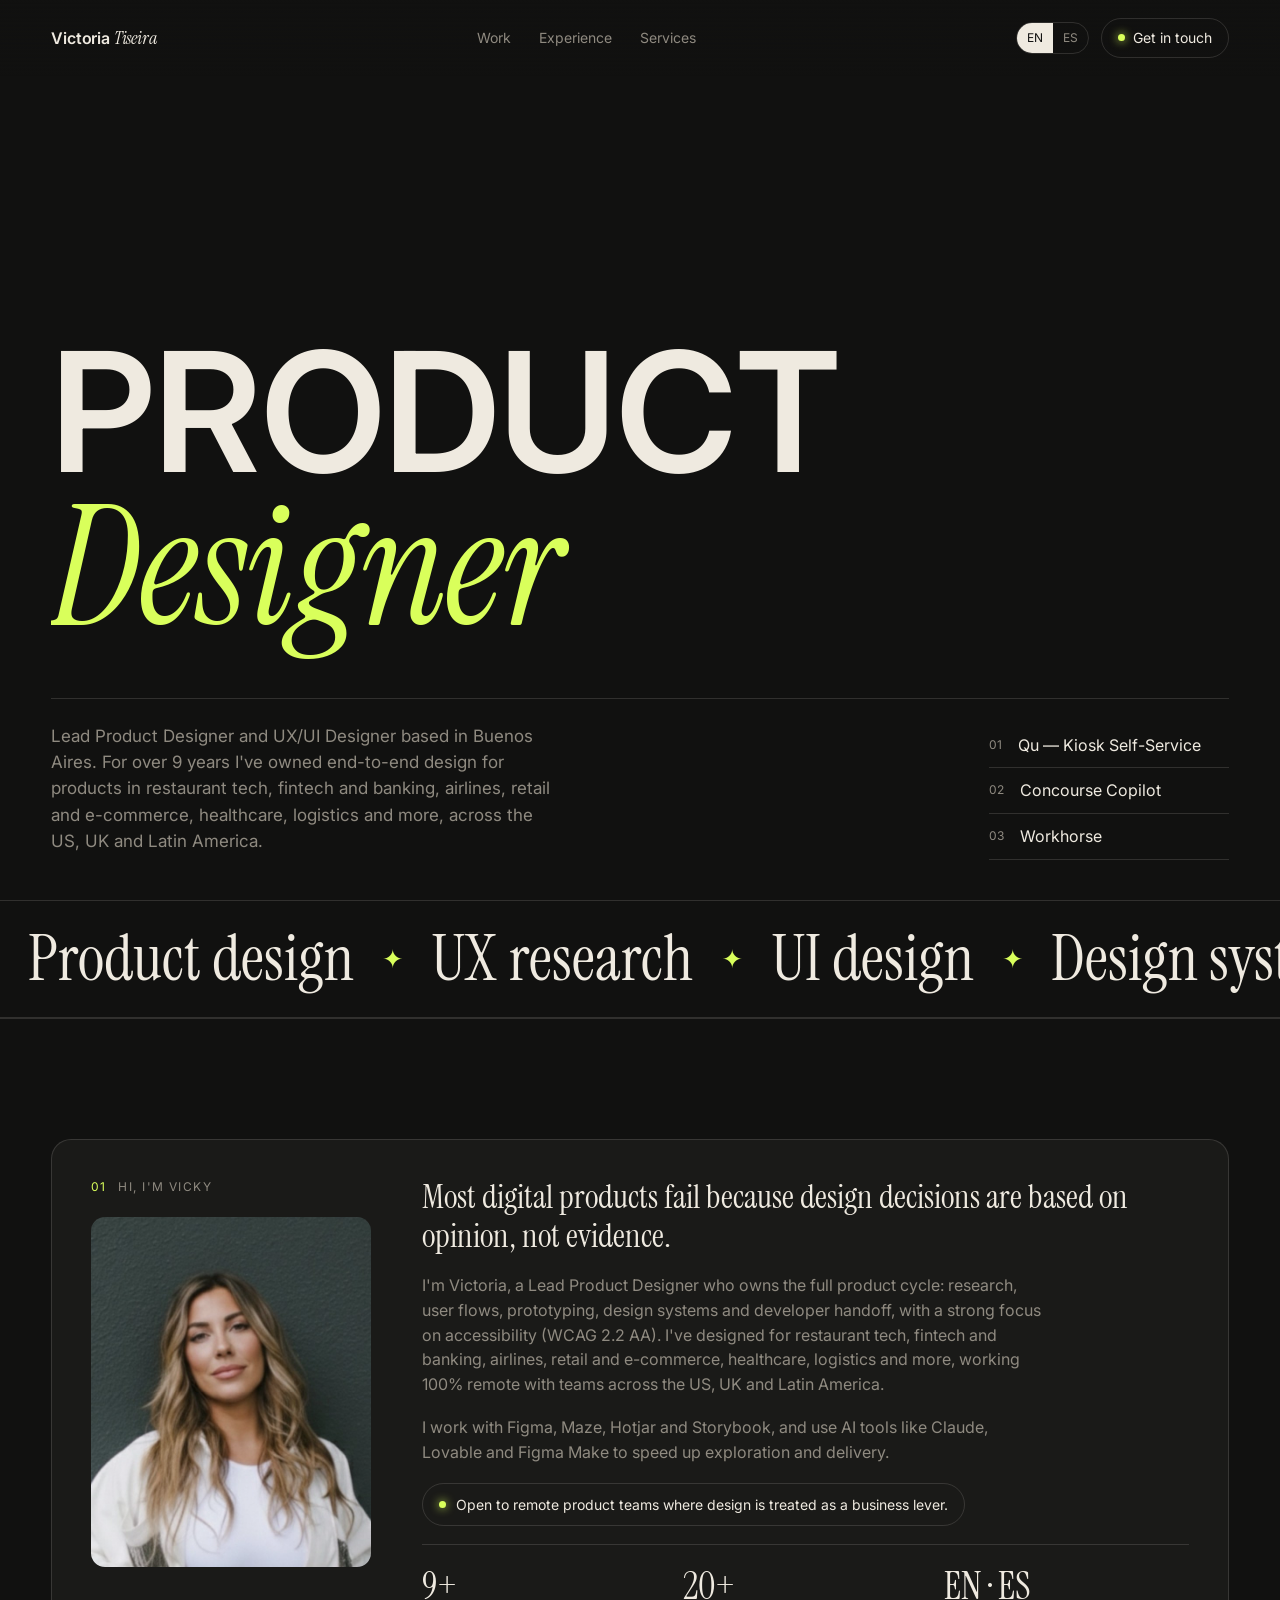
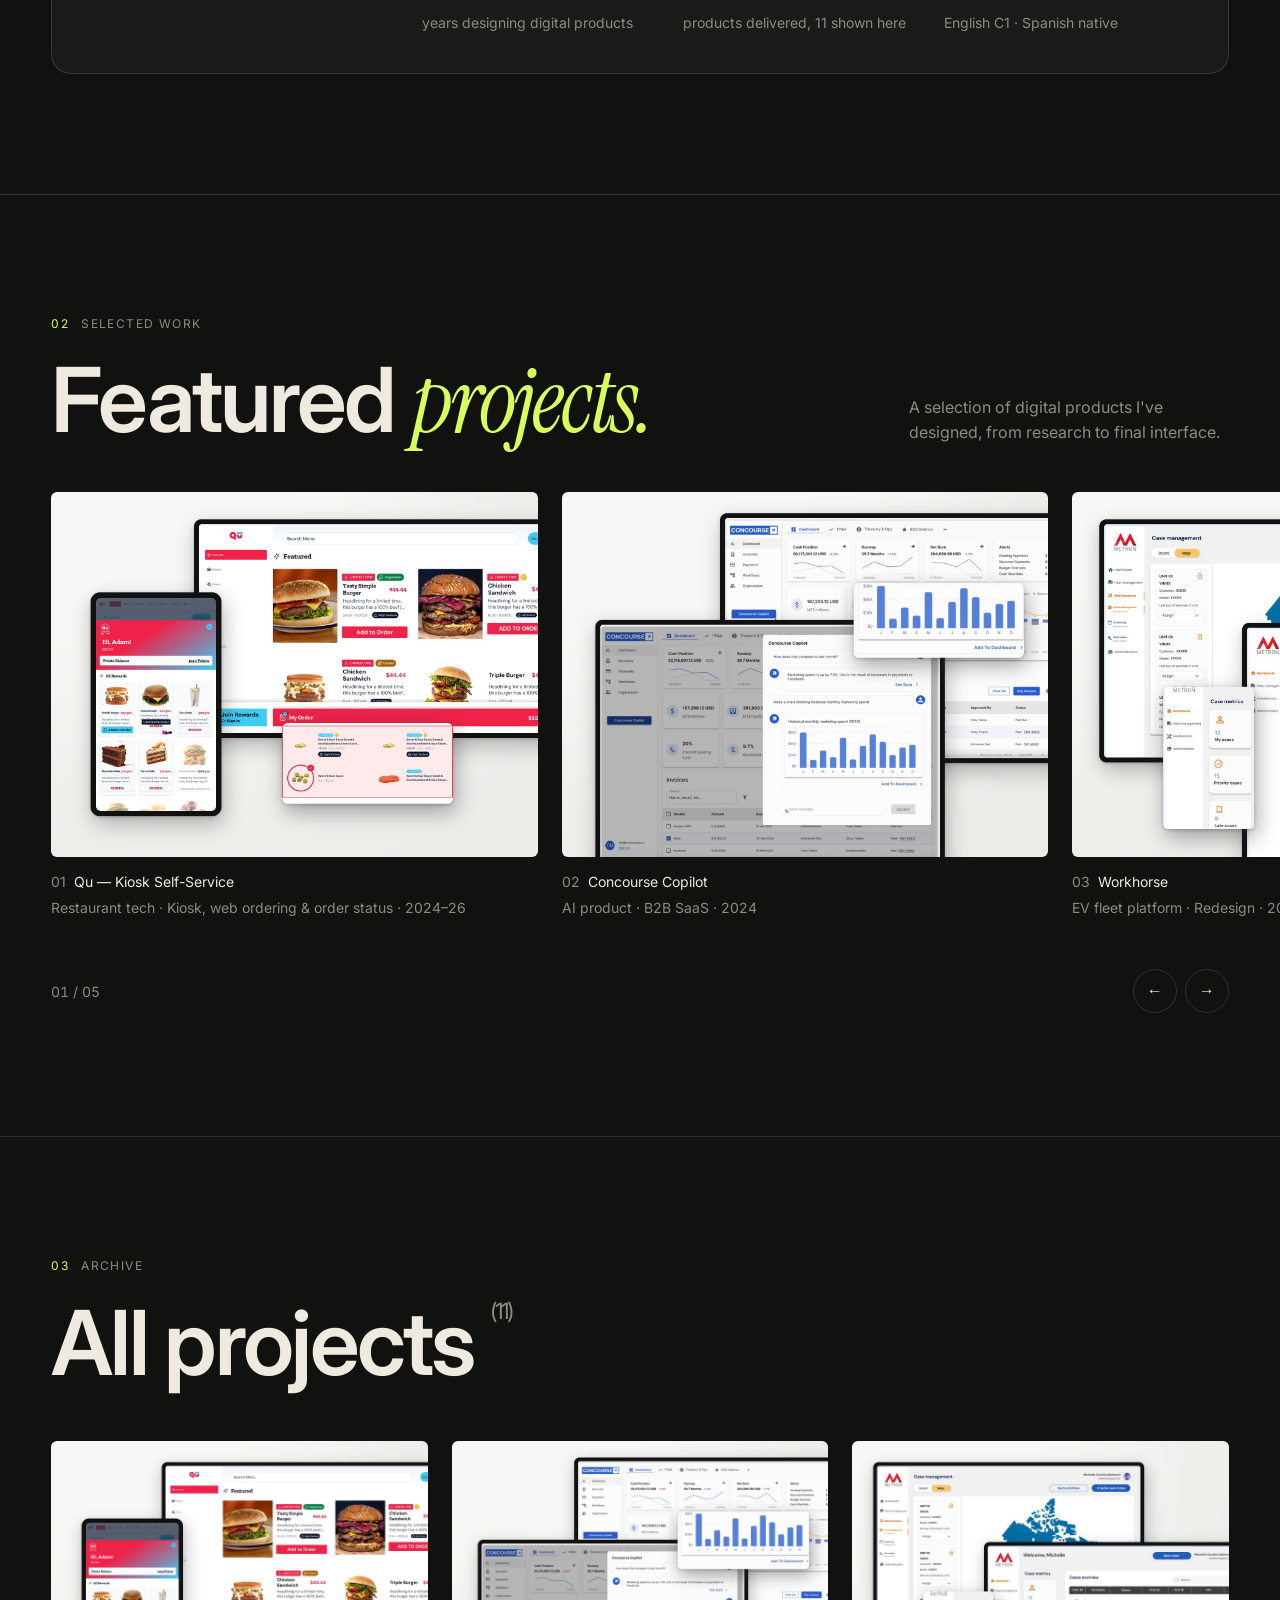
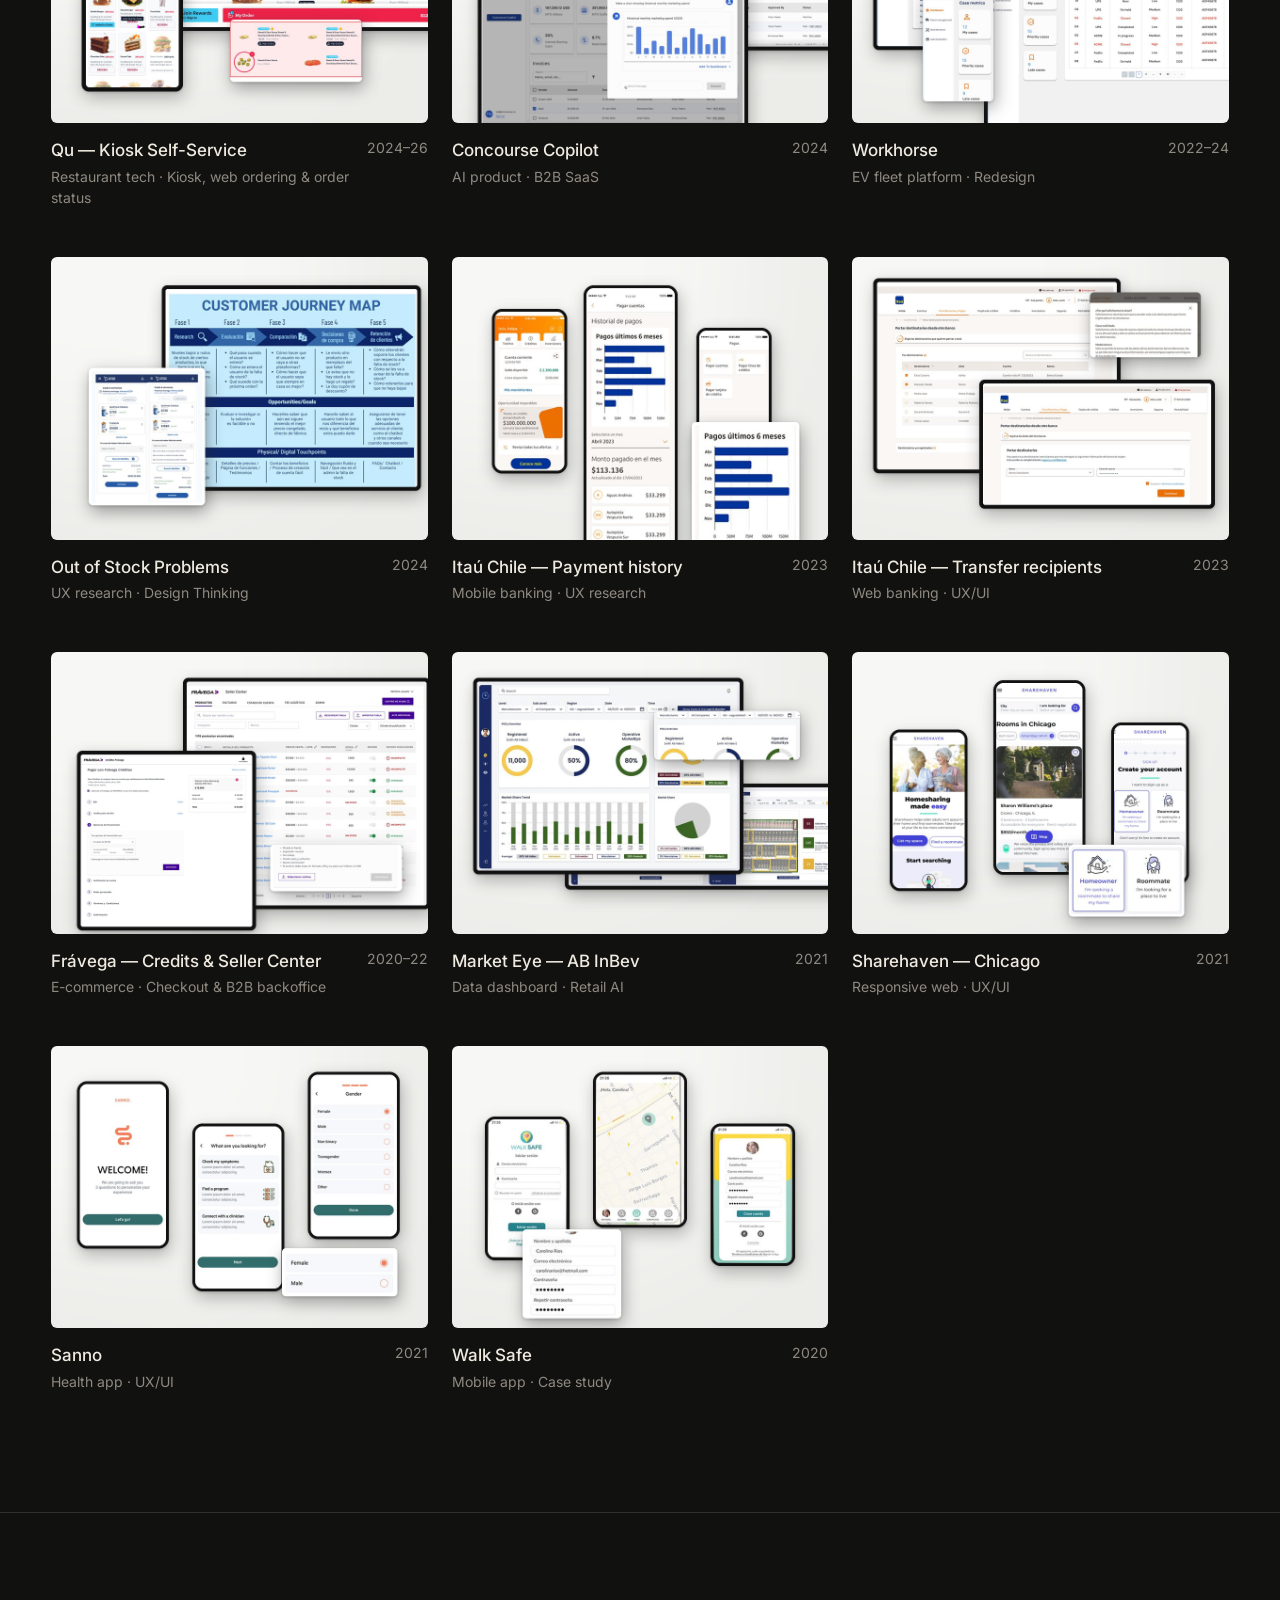
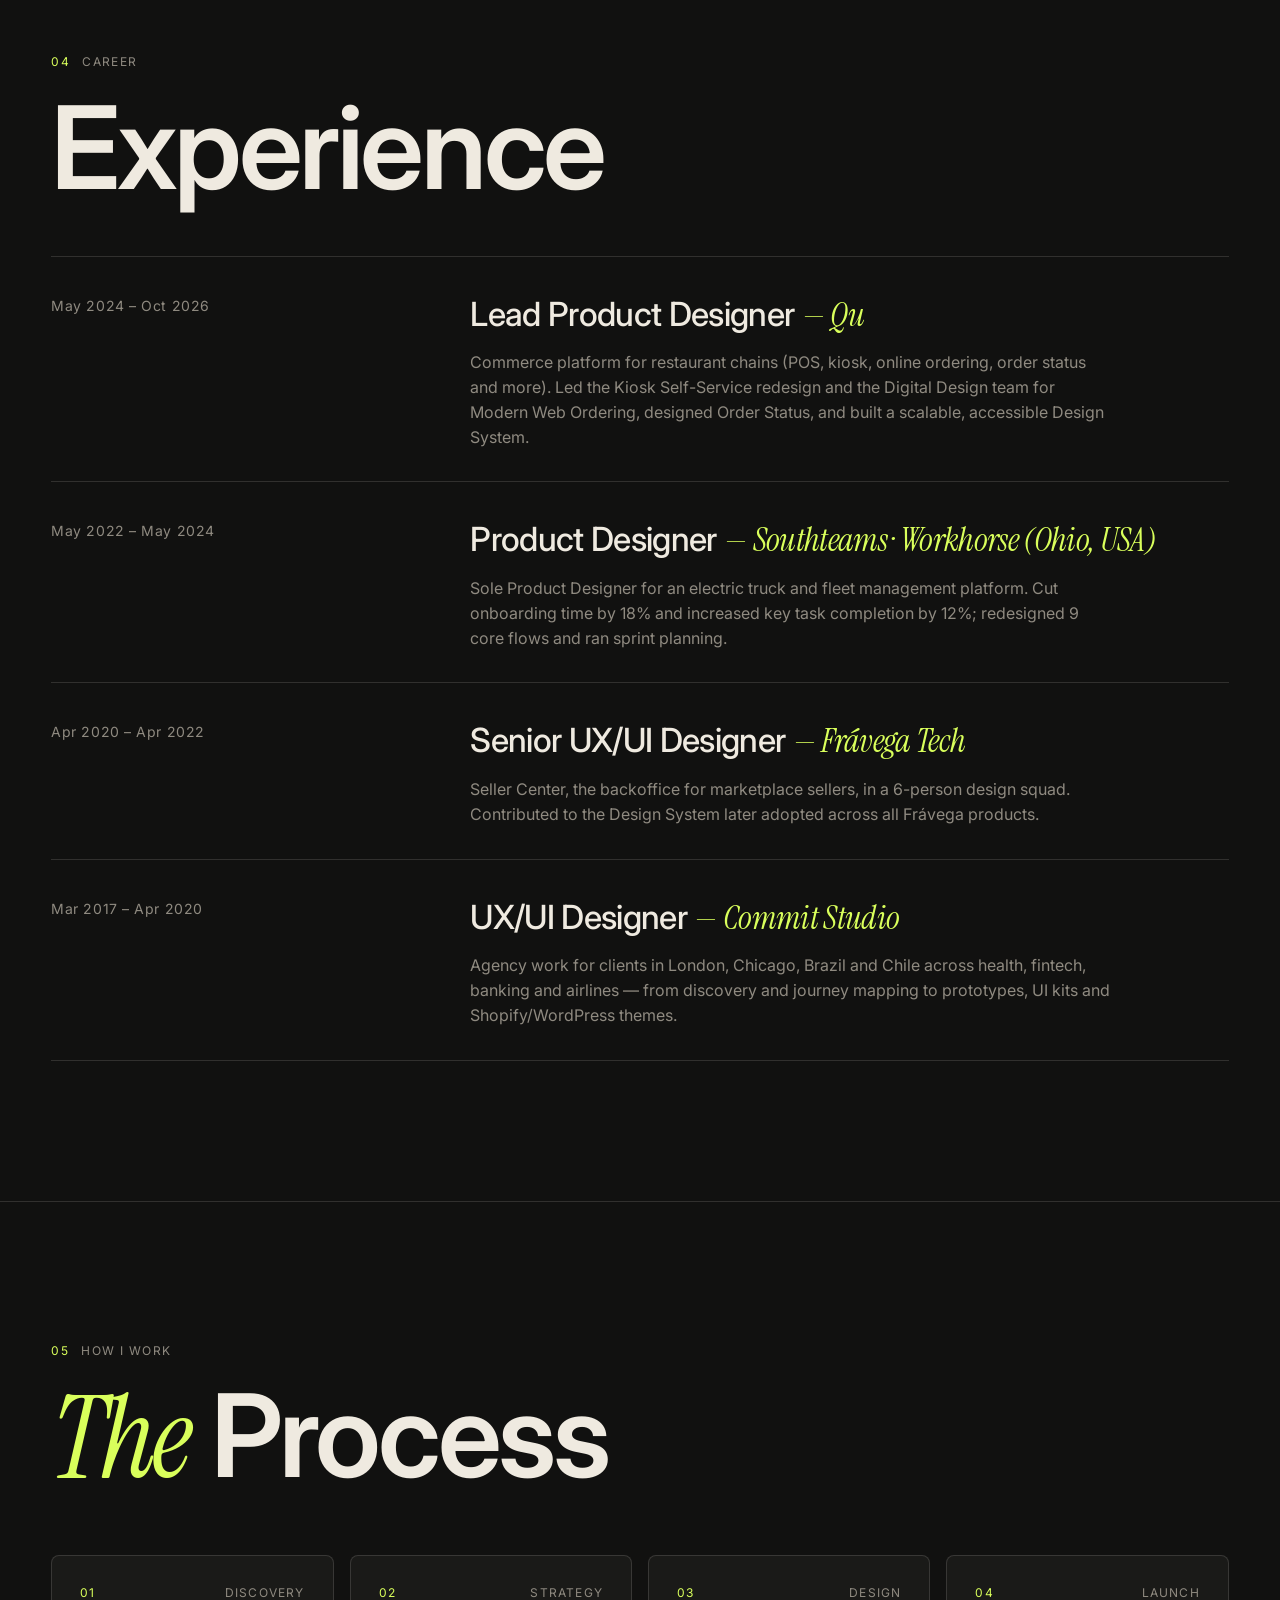
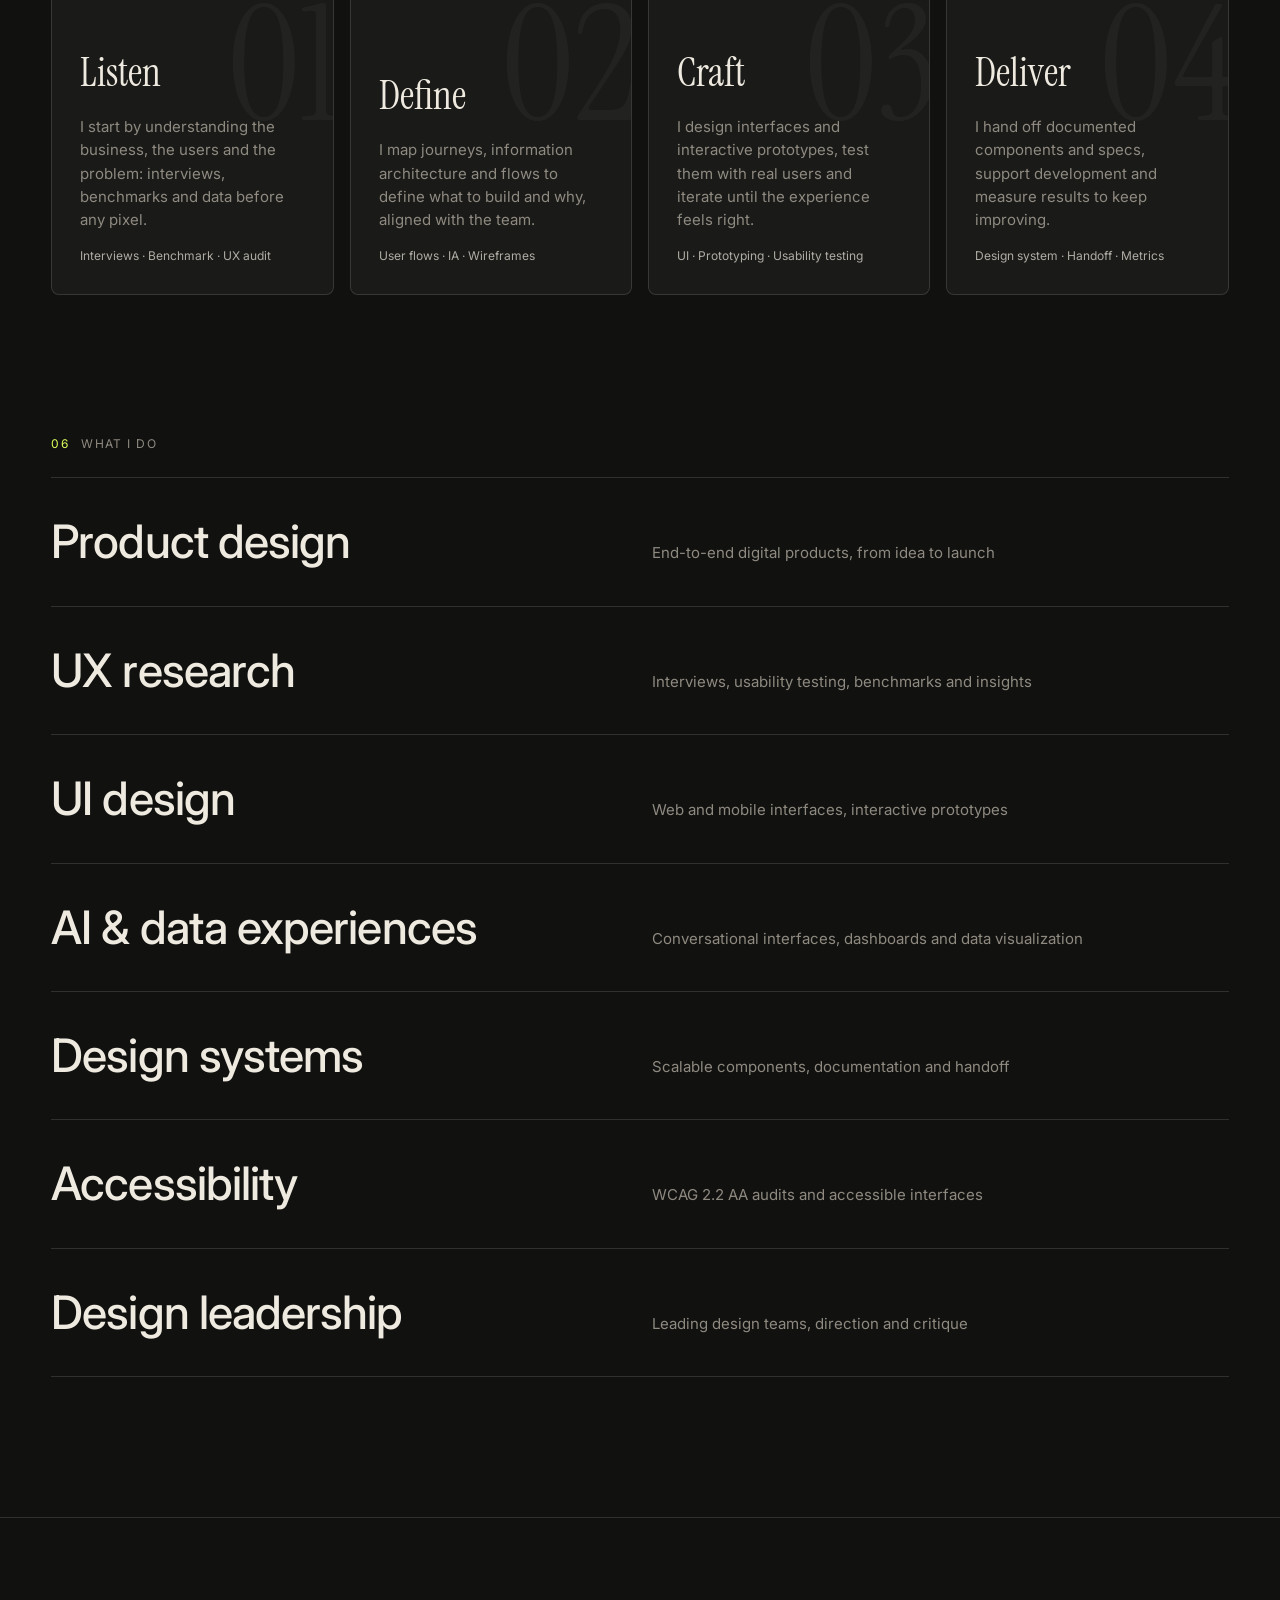
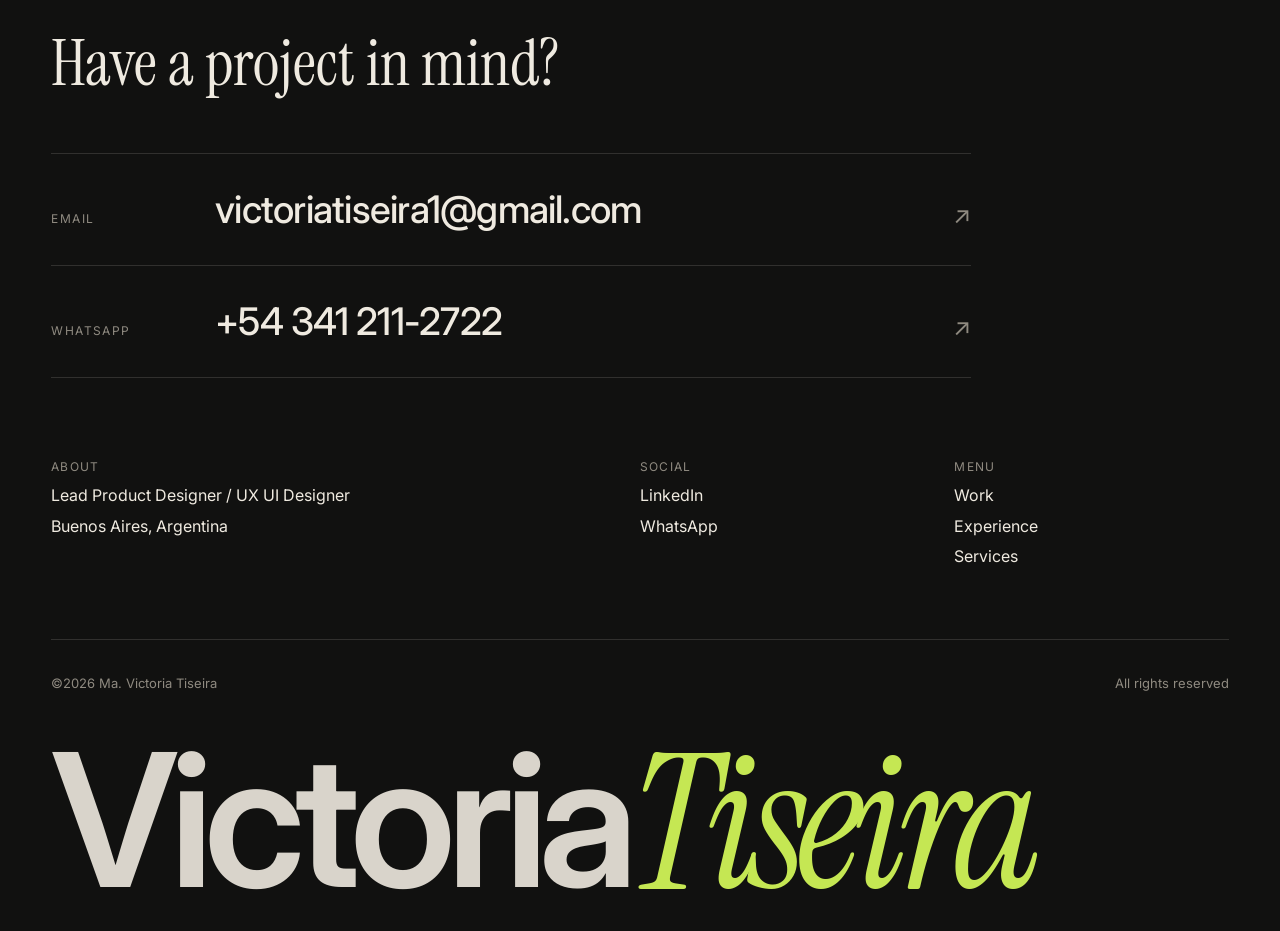
==== index.html @ 038b1a2e "Add files via upload" ====
<!DOCTYPE html>
<html lang="en" data-lang="en">
<head>
  <meta charset="UTF-8">
  <meta name="viewport" content="width=device-width, initial-scale=1.0, viewport-fit=cover">
  <title data-en="Ma. Victoria Tiseira — Lead Product Designer / UX UI Designer" data-es="Ma. Victoria Tiseira — Lead Product Designer / UX UI Designer">Ma. Victoria Tiseira — Lead Product Designer / UX UI Designer</title>
  <meta name="description" content="Ma. Victoria Tiseira, Lead Product Designer and UX/UI Designer based in Buenos Aires, with 9+ years designing products for restaurant tech, fintech, banking, airlines, retail, e-commerce, healthcare and logistics across the US, UK and Latin America.">
  <meta name="author" content="Ma. Victoria Tiseira">
  <link rel="canonical" href="https://victoriatiseira.vercel.app/">
  <meta name="theme-color" content="#111110">
  <meta property="og:type" content="website">
  <meta property="og:title" content="Ma. Victoria Tiseira — Lead Product Designer / UX UI Designer">
  <meta property="og:description" content="Ma. Victoria Tiseira, Lead Product Designer and UX/UI Designer based in Buenos Aires, with 9+ years designing products for restaurant tech, fintech, banking, airlines, retail, e-commerce, healthcare and logistics across the US, UK and Latin America.">
  <meta property="og:image" content="https://victoriatiseira.vercel.app/img/proyectos/concourse-copilot/cover.jpg">
  <meta name="twitter:card" content="summary_large_image">
  <link rel="icon" type="image/svg+xml" href="favicon.svg">
  <link rel="preconnect" href="https://fonts.googleapis.com">
  <link rel="preconnect" href="https://fonts.gstatic.com" crossorigin>
  <link href="https://fonts.googleapis.com/css2?family=Instrument+Serif:ital@0;1&family=Inter:wght@400;500;600&display=swap" rel="stylesheet">
  <link rel="stylesheet" href="assets/style.css">
  <script>(function(){var l=null;try{l=new URLSearchParams(location.search).get("lang")||localStorage.getItem("lang")}catch(e){}if(l!=="es"&&l!=="en"){var n=(navigator.languages&&navigator.languages[0])||navigator.language||"en";l=/^es/i.test(n)?"es":"en"}document.documentElement.dataset.lang=l;document.documentElement.lang=l})();</script>
</head>
<body>

  <header class="nav" id="nav">
    <a class="nav__brand" href="#top">Victoria <em>Tiseira</em></a>
    <nav class="nav__links" aria-label="Main navigation">
      <a href="#work"><span class="en">Work</span><span class="es">Trabajos</span></a>
      <a href="#experience"><span class="en">Experience</span><span class="es">Experiencia</span></a>
      <a href="#services"><span class="en">Services</span><span class="es">Servicios</span></a>
    </nav>
    <div class="nav__right">
      <div class="lang" role="group" aria-label="Language">
        <button type="button" data-set-lang="en" aria-pressed="true">EN</button>
        <button type="button" data-set-lang="es" aria-pressed="false">ES</button>
      </div>
      <a class="nav__cta" href="#contact"><span class="dot"></span><span class="en">Get in touch</span><span class="es">Contacto</span></a>
      <button class="nav__burger" id="navBurger" type="button" aria-label="Menu" aria-expanded="false" aria-controls="mobileMenu"><span></span><span></span></button>
    </div>
  </header>
  <div class="mnav" id="mobileMenu" aria-hidden="true">
    <a href="#work"><i>01</i><span class="en">Work</span><span class="es">Trabajos</span></a>
    <a href="#experience"><i>02</i><span class="en">Experience</span><span class="es">Experiencia</span></a>
    <a href="#services"><i>03</i><span class="en">Services</span><span class="es">Servicios</span></a>
    <a href="#contact"><i>04</i><span class="en">Get in touch</span><span class="es">Contacto</span></a>
  </div>

  <main id="top">
    <section class="hero" id="hero">
      <h1 class="hero__title">
        <span class="sr-only">Ma. Victoria Tiseira, Lead Product Designer and UX/UI Designer based in Buenos Aires, Argentina</span>
        <span class="hero__line hero__line--sans" aria-hidden="true" data-split>PRODUCT</span>
        <span class="hero__line hero__line--serif" aria-hidden="true" data-split>Designer</span>
      </h1>
      <div class="hero__aside">
        <div data-reveal>
          <p class="en hero__desc">Lead Product Designer and UX/UI Designer based in Buenos Aires. For over 9 years I've owned end-to-end design for products in restaurant tech, fintech and banking, airlines, retail and e-commerce, healthcare, logistics and more, across the US, UK and Latin America.</p><p class="es hero__desc">Lead Product Designer y UX/UI Designer en Buenos Aires. Hace más de 9 años diseño de punta a punta productos de restaurant tech, fintech y banca, aerolíneas, retail y e-commerce, salud, logística y más, para Estados Unidos, Reino Unido y Latinoamérica.</p>
        </div>
        <ul class="hero__index">
          <li><a href="proyectos/qu.html"><i>01</i><span class="en">Qu — Kiosk Self-Service</span><span class="es">Qu — Kiosco de autoservicio</span></a></li><li><a href="proyectos/concourse-copilot.html"><i>02</i><span class="en">Concourse Copilot</span><span class="es">Concourse Copilot</span></a></li><li><a href="proyectos/workhorse.html"><i>03</i><span class="en">Workhorse</span><span class="es">Workhorse</span></a></li>
        </ul>
      </div>
    </section>

    <div class="marquee" aria-hidden="true"><div class="marquee__track"><span class="marquee__item"><span class="en">Product design</span><span class="es">Diseño de producto</span></span><span class="marquee__star">✦</span><span class="marquee__item"><span class="en">UX research</span><span class="es">Investigación UX</span></span><span class="marquee__star">✦</span><span class="marquee__item"><span class="en">UI design</span><span class="es">Diseño UI</span></span><span class="marquee__star">✦</span><span class="marquee__item"><span class="en">Design systems</span><span class="es">Design systems</span></span><span class="marquee__star">✦</span><span class="marquee__item"><span class="en">Accessibility</span><span class="es">Accesibilidad</span></span><span class="marquee__star">✦</span><span class="marquee__item"><span class="en">AI experiences</span><span class="es">Experiencias con IA</span></span><span class="marquee__star">✦</span><span class="marquee__item"><span class="en">Prototyping</span><span class="es">Prototipado</span></span><span class="marquee__star">✦</span><span class="marquee__item"><span class="en">Product design</span><span class="es">Diseño de producto</span></span><span class="marquee__star">✦</span><span class="marquee__item"><span class="en">UX research</span><span class="es">Investigación UX</span></span><span class="marquee__star">✦</span><span class="marquee__item"><span class="en">UI design</span><span class="es">Diseño UI</span></span><span class="marquee__star">✦</span><span class="marquee__item"><span class="en">Design systems</span><span class="es">Design systems</span></span><span class="marquee__star">✦</span><span class="marquee__item"><span class="en">Accessibility</span><span class="es">Accesibilidad</span></span><span class="marquee__star">✦</span><span class="marquee__item"><span class="en">AI experiences</span><span class="es">Experiencias con IA</span></span><span class="marquee__star">✦</span><span class="marquee__item"><span class="en">Prototyping</span><span class="es">Prototipado</span></span><span class="marquee__star">✦</span></div></div>

    <section class="about" id="about">
      <div class="about__card" data-reveal>
        <div class="about__side">
          <p class="eyebrow about__label"><span>01</span><span><span class="en">Hi, I'm Vicky</span><span class="es">Hola, soy Vicky</span></span></p>
          <figure class="about__photo"><img src="img/vicky.jpg" alt="Ma. Victoria Tiseira" width="800" height="800" loading="lazy"></figure>
        </div>
        <div class="about__body">
          <p class="en about__text">Most digital products fail because design decisions are based on opinion, not evidence.</p><p class="es about__text">La mayoría de los productos digitales fallan porque las decisiones de diseño se basan en opiniones, no en evidencia.</p>
          <p class="en about__sub">I'm Victoria, a Lead Product Designer who owns the full product cycle: research, user flows, prototyping, design systems and developer handoff, with a strong focus on accessibility (WCAG 2.2 AA). I've designed for restaurant tech, fintech and banking, airlines, retail and e-commerce, healthcare, logistics and more, working 100% remote with teams across the US, UK and Latin America.</p><p class="es about__sub">Soy Victoria, Lead Product Designer y me ocupo del ciclo completo de producto: investigación, user flows, prototipado, design systems y handoff a desarrollo, con foco en accesibilidad (WCAG 2.2 AA). Diseñé para restaurant tech, fintech y banca, aerolíneas, retail y e-commerce, salud, logística y más, trabajando 100% remoto con equipos de Estados Unidos, Reino Unido y Latinoamérica.</p>
          <p class="en about__sub">I work with Figma, Maze, Hotjar and Storybook, and use AI tools like Claude, Lovable and Figma Make to speed up exploration and delivery.</p><p class="es about__sub">Trabajo con Figma, Maze, Hotjar y Storybook, y uso herramientas de IA como Claude, Lovable y Figma Make para acelerar la exploración y la entrega.</p>
          <p class="about__open"><span class="dot"></span><span class="en">Open to remote product teams where design is treated as a business lever.</span><span class="es">Busco sumarme a un equipo de producto remoto donde el diseño sea una palanca de negocio.</span></p>
          <div class="about__stats">
            <div class="about__stat"><strong>9+</strong><span class="en">years designing digital products</span><span class="es">años diseñando productos digitales</span></div>
            <div class="about__stat"><strong>20+</strong><span class="en">products delivered, 11 shown here</span><span class="es">productos entregados, 11 en este portfolio</span></div>
            <div class="about__stat"><strong>EN · ES</strong><span class="en">English C1 · Spanish native</span><span class="es">Inglés C1 · Español nativo</span></div>
          </div>
        </div>
      </div>
    </section>

    <section class="works" id="work" aria-labelledby="worksTitle">
      <header class="works__head">
        <div>
          <p class="eyebrow"><span>02</span><span><span class="en">Selected work</span><span class="es">Trabajos destacados</span></span></p>
          <h2 class="works__title" id="worksTitle"><span class="en">Featured</span><span class="es">Proyectos</span> <em><span class="en">projects.</span><span class="es">destacados.</span></em></h2>
        </div>
        <p class="en works__intro">A selection of digital products I've designed, from research to final interface.</p><p class="es works__intro">Una selección de productos digitales que diseñé, de la investigación a la interfaz final.</p>
      </header>
      <div class="works__rail" id="worksRail" aria-label="Featured projects">
        <a class="card" href="proyectos/qu.html">
          <figure class="card__media">
            <img src="img/proyectos/qu/cover.jpg" alt="Qu — Kiosk Self-Service" width="1600" height="1200" decoding="async">
            <span class="card__open"><span class="en">View project</span><span class="es">Ver proyecto</span> ↗</span>
          </figure>
          <div class="card__meta"><p><span>01</span><span class="en">Qu — Kiosk Self-Service</span><span class="es">Qu — Kiosco de autoservicio</span></p><p><span class="en">Restaurant tech · Kiosk, web ordering & order status</span><span class="es">Restaurant tech · Kiosco, pedidos web y estado del pedido</span> · 2024–26</p></div>
        </a>
        <a class="card" href="proyectos/concourse-copilot.html">
          <figure class="card__media">
            <img src="img/proyectos/concourse-copilot/cover.jpg" alt="Concourse Copilot" width="1600" height="1200" loading="lazy" decoding="async">
            <span class="card__open"><span class="en">View project</span><span class="es">Ver proyecto</span> ↗</span>
          </figure>
          <div class="card__meta"><p><span>02</span><span class="en">Concourse Copilot</span><span class="es">Concourse Copilot</span></p><p><span class="en">AI product · B2B SaaS</span><span class="es">Producto con IA · B2B SaaS</span> · 2024</p></div>
        </a>
        <a class="card" href="proyectos/workhorse.html">
          <figure class="card__media">
            <img src="img/proyectos/workhorse/cover.jpg" alt="Workhorse" width="1600" height="1200" loading="lazy" decoding="async">
            <span class="card__open"><span class="en">View project</span><span class="es">Ver proyecto</span> ↗</span>
          </figure>
          <div class="card__meta"><p><span>03</span><span class="en">Workhorse</span><span class="es">Workhorse</span></p><p><span class="en">EV fleet platform · Redesign</span><span class="es">Plataforma de flotas EV · Rediseño</span> · 2022–24</p></div>
        </a>
        <a class="card" href="proyectos/fravega.html">
          <figure class="card__media">
            <img src="img/proyectos/fravega/cover.jpg" alt="Frávega — Credits &amp; Seller Center" width="1600" height="1200" loading="lazy" decoding="async">
            <span class="card__open"><span class="en">View project</span><span class="es">Ver proyecto</span> ↗</span>
          </figure>
          <div class="card__meta"><p><span>04</span><span class="en">Frávega — Credits &amp; Seller Center</span><span class="es">Frávega — Créditos y Seller Center</span></p><p><span class="en">E-commerce · Checkout & B2B backoffice</span><span class="es">E-commerce · Checkout y backoffice B2B</span> · 2020–22</p></div>
        </a>
        <a class="card" href="proyectos/market-eye.html">
          <figure class="card__media">
            <img src="img/proyectos/market-eye/cover.jpg" alt="Market Eye — AB InBev" width="1600" height="1200" loading="lazy" decoding="async">
            <span class="card__open"><span class="en">View project</span><span class="es">Ver proyecto</span> ↗</span>
          </figure>
          <div class="card__meta"><p><span>05</span><span class="en">Market Eye — AB InBev</span><span class="es">Market Eye — AB InBev</span></p><p><span class="en">Data dashboard · Retail AI</span><span class="es">Dashboard de datos · IA para retail</span> · 2021</p></div>
        </a>
      </div>
      <footer class="works__foot">
        <p class="works__progress" aria-hidden="true"><span id="worksCurrent">01</span> / <span id="worksTotal">05</span></p>
        <div class="works__btns">
          <button type="button" id="worksPrev" aria-label="Previous">←</button>
          <button type="button" id="worksNext" aria-label="Next">→</button>
        </div>
      </footer>
    </section>

    <section class="allwork" id="all-work" aria-labelledby="allTitle">
      <p class="eyebrow"><span>03</span><span><span class="en">Archive</span><span class="es">Archivo</span></span></p>
      <h2 class="allwork__title" id="allTitle"><span class="en">All projects</span><span class="es">Todos los proyectos</span> <sup>(11)</sup></h2>
      <div class="allwork__grid">
        <a class="gitem" href="proyectos/qu.html" data-reveal>
          <figure class="gitem__media"><img src="img/proyectos/qu/cover.jpg" alt="Qu — Kiosk Self-Service" width="1600" height="1200" loading="lazy" decoding="async"></figure>
          <div class="gitem__meta">
            <h3><span class="en">Qu — Kiosk Self-Service</span><span class="es">Qu — Kiosco de autoservicio</span></h3>
            <p><span class="en">Restaurant tech · Kiosk, web ordering & order status</span><span class="es">Restaurant tech · Kiosco, pedidos web y estado del pedido</span></p>
            <p class="gitem__year">2024–26</p>
          </div>
        </a>
        <a class="gitem" href="proyectos/concourse-copilot.html" data-reveal>
          <figure class="gitem__media"><img src="img/proyectos/concourse-copilot/cover.jpg" alt="Concourse Copilot" width="1600" height="1200" loading="lazy" decoding="async"></figure>
          <div class="gitem__meta">
            <h3><span class="en">Concourse Copilot</span><span class="es">Concourse Copilot</span></h3>
            <p><span class="en">AI product · B2B SaaS</span><span class="es">Producto con IA · B2B SaaS</span></p>
            <p class="gitem__year">2024</p>
          </div>
        </a>
        <a class="gitem" href="proyectos/workhorse.html" data-reveal>
          <figure class="gitem__media"><img src="img/proyectos/workhorse/cover.jpg" alt="Workhorse" width="1600" height="1200" loading="lazy" decoding="async"></figure>
          <div class="gitem__meta">
            <h3><span class="en">Workhorse</span><span class="es">Workhorse</span></h3>
            <p><span class="en">EV fleet platform · Redesign</span><span class="es">Plataforma de flotas EV · Rediseño</span></p>
            <p class="gitem__year">2022–24</p>
          </div>
        </a>
        <a class="gitem" href="proyectos/out-of-stock.html" data-reveal>
          <figure class="gitem__media"><img src="img/proyectos/out-of-stock/cover.jpg" alt="Out of Stock Problems" width="1600" height="1200" loading="lazy" decoding="async"></figure>
          <div class="gitem__meta">
            <h3><span class="en">Out of Stock Problems</span><span class="es">Problemas de falta de stock</span></h3>
            <p><span class="en">UX research · Design Thinking</span><span class="es">Investigación UX · Design Thinking</span></p>
            <p class="gitem__year">2024</p>
          </div>
        </a>
        <a class="gitem" href="proyectos/itau-historial-pagos.html" data-reveal>
          <figure class="gitem__media"><img src="img/proyectos/itau-historial-pagos/cover.jpg" alt="Itaú Chile — Payment history" width="1600" height="1200" loading="lazy" decoding="async"></figure>
          <div class="gitem__meta">
            <h3><span class="en">Itaú Chile — Payment history</span><span class="es">Itaú Chile — Historial de pagos</span></h3>
            <p><span class="en">Mobile banking · UX research</span><span class="es">Banca mobile · Investigación UX</span></p>
            <p class="gitem__year">2023</p>
          </div>
        </a>
        <a class="gitem" href="proyectos/itau-transferencias.html" data-reveal>
          <figure class="gitem__media"><img src="img/proyectos/itau-transferencias/cover.jpg" alt="Itaú Chile — Transfer recipients" width="1600" height="1200" loading="lazy" decoding="async"></figure>
          <div class="gitem__meta">
            <h3><span class="en">Itaú Chile — Transfer recipients</span><span class="es">Itaú Chile — Portabilidad de destinatarios</span></h3>
            <p><span class="en">Web banking · UX/UI</span><span class="es">Home banking · UX/UI</span></p>
            <p class="gitem__year">2023</p>
          </div>
        </a>
        <a class="gitem" href="proyectos/fravega.html" data-reveal>
          <figure class="gitem__media"><img src="img/proyectos/fravega/cover.jpg" alt="Frávega — Credits &amp; Seller Center" width="1600" height="1200" loading="lazy" decoding="async"></figure>
          <div class="gitem__meta">
            <h3><span class="en">Frávega — Credits &amp; Seller Center</span><span class="es">Frávega — Créditos y Seller Center</span></h3>
            <p><span class="en">E-commerce · Checkout & B2B backoffice</span><span class="es">E-commerce · Checkout y backoffice B2B</span></p>
            <p class="gitem__year">2020–22</p>
          </div>
        </a>
        <a class="gitem" href="proyectos/market-eye.html" data-reveal>
          <figure class="gitem__media"><img src="img/proyectos/market-eye/cover.jpg" alt="Market Eye — AB InBev" width="1600" height="1200" loading="lazy" decoding="async"></figure>
          <div class="gitem__meta">
            <h3><span class="en">Market Eye — AB InBev</span><span class="es">Market Eye — AB InBev</span></h3>
            <p><span class="en">Data dashboard · Retail AI</span><span class="es">Dashboard de datos · IA para retail</span></p>
            <p class="gitem__year">2021</p>
          </div>
        </a>
        <a class="gitem" href="proyectos/sharehaven.html" data-reveal>
          <figure class="gitem__media"><img src="img/proyectos/sharehaven/cover.jpg" alt="Sharehaven — Chicago" width="1600" height="1200" loading="lazy" decoding="async"></figure>
          <div class="gitem__meta">
            <h3><span class="en">Sharehaven — Chicago</span><span class="es">Sharehaven — Chicago</span></h3>
            <p><span class="en">Responsive web · UX/UI</span><span class="es">Web responsive · UX/UI</span></p>
            <p class="gitem__year">2021</p>
          </div>
        </a>
        <a class="gitem" href="proyectos/sanno.html" data-reveal>
          <figure class="gitem__media"><img src="img/proyectos/sanno/cover.jpg" alt="Sanno" width="1600" height="1200" loading="lazy" decoding="async"></figure>
          <div class="gitem__meta">
            <h3><span class="en">Sanno</span><span class="es">Sanno</span></h3>
            <p><span class="en">Health app · UX/UI</span><span class="es">App de salud · UX/UI</span></p>
            <p class="gitem__year">2021</p>
          </div>
        </a>
        <a class="gitem" href="proyectos/walk-safe.html" data-reveal>
          <figure class="gitem__media"><img src="img/proyectos/walk-safe/cover.jpg" alt="Walk Safe" width="1600" height="1200" loading="lazy" decoding="async"></figure>
          <div class="gitem__meta">
            <h3><span class="en">Walk Safe</span><span class="es">Walk Safe</span></h3>
            <p><span class="en">Mobile app · Case study</span><span class="es">App mobile · Caso de estudio</span></p>
            <p class="gitem__year">2020</p>
          </div>
        </a>
      </div>
    </section>

    <section class="exp" id="experience" aria-labelledby="expTitle">
      <p class="eyebrow"><span>04</span><span><span class="en">Career</span><span class="es">Trayectoria</span></span></p>
      <h2 class="exp__title" id="expTitle"><span class="en">Experience</span><span class="es">Experiencia</span></h2>
      <ol class="exp__list">
        <li class="exp__item" data-reveal>
          <p class="exp__period"><span class="en">May 2024 – Oct 2026</span><span class="es">Mayo 2024 – Oct 2026</span></p>
          <div>
            <h3 class="exp__role">Lead Product Designer <span>— Qu</span></h3>
            <p class="en exp__desc">Commerce platform for restaurant chains (POS, kiosk, online ordering, order status and more). Led the Kiosk Self-Service redesign and the Digital Design team for Modern Web Ordering, designed Order Status, and built a scalable, accessible Design System.</p><p class="es exp__desc">Plataforma de comercio para cadenas de restaurantes (punto de venta, kiosco, pedidos online, estado del pedido y más). Lideré el rediseño del Kiosco de autoservicio y el equipo de Diseño Digital de Modern Web Ordering, diseñé Order Status y construí un Design System escalable y accesible.</p>
          </div>
        </li>
        <li class="exp__item" data-reveal>
          <p class="exp__period"><span class="en">May 2022 – May 2024</span><span class="es">Mayo 2022 – Mayo 2024</span></p>
          <div>
            <h3 class="exp__role">Product Designer <span>— Southteams · Workhorse (Ohio, USA)</span></h3>
            <p class="en exp__desc">Sole Product Designer for an electric truck and fleet management platform. Cut onboarding time by 18% and increased key task completion by 12%; redesigned 9 core flows and ran sprint planning.</p><p class="es exp__desc">Única Product Designer de una plataforma de camiones eléctricos y gestión de flotas. Reduje un 18% el tiempo de onboarding y aumenté un 12% la completitud de tareas clave; rediseñé 9 flujos centrales y llevé la planificación de sprints.</p>
          </div>
        </li>
        <li class="exp__item" data-reveal>
          <p class="exp__period"><span class="en">Apr 2020 – Apr 2022</span><span class="es">Abr 2020 – Abr 2022</span></p>
          <div>
            <h3 class="exp__role">Senior UX/UI Designer <span>— Frávega Tech</span></h3>
            <p class="en exp__desc">Seller Center, the backoffice for marketplace sellers, in a 6-person design squad. Contributed to the Design System later adopted across all Frávega products.</p><p class="es exp__desc">Seller Center, el backoffice para sellers del marketplace, en un squad de diseño de 6 personas. Contribuí al Design System que luego se adoptó en todos los productos de Frávega.</p>
          </div>
        </li>
        <li class="exp__item" data-reveal>
          <p class="exp__period"><span class="en">Mar 2017 – Apr 2020</span><span class="es">Mar 2017 – Abr 2020</span></p>
          <div>
            <h3 class="exp__role">UX/UI Designer <span>— Commit Studio</span></h3>
            <p class="en exp__desc">Agency work for clients in London, Chicago, Brazil and Chile across health, fintech, banking and airlines — from discovery and journey mapping to prototypes, UI kits and Shopify/WordPress themes.</p><p class="es exp__desc">Trabajo de agencia para clientes de Londres, Chicago, Brasil y Chile en salud, fintech, banca y aerolíneas: desde discovery y journey maps hasta prototipos, UI kits y temas de Shopify/WordPress.</p>
          </div>
        </li>
      </ol>
    </section>

    <section class="process" id="process" aria-labelledby="processTitle">
      <p class="eyebrow"><span>05</span><span><span class="en">How I work</span><span class="es">Cómo trabajo</span></span></p>
      <h2 class="process__title" id="processTitle"><em><span class="en">The</span><span class="es">El</span></em> <span class="en">Process</span><span class="es">Proceso</span></h2>
      <div class="process__cards">
        <article class="pcard" data-reveal>
          <p class="pcard__index"><span>01</span><span class="en">Discovery</span><span class="es">Descubrimiento</span></p>
          <div>
            <h3 class="en pcard__name">Listen</h3><h3 class="es pcard__name">Escuchar</h3>
            <p class="en pcard__text">I start by understanding the business, the users and the problem: interviews, benchmarks and data before any pixel.</p><p class="es pcard__text">Empiezo por entender el negocio, los usuarios y el problema: entrevistas, benchmark y datos antes de cualquier pantalla.</p>
            <p class="en pcard__meta">Interviews · Benchmark · UX audit</p><p class="es pcard__meta">Entrevistas · Benchmark · Auditoría UX</p>
          </div>
          <span class="pcard__ghost" aria-hidden="true">01</span>
        </article>
        <article class="pcard" data-reveal>
          <p class="pcard__index"><span>02</span><span class="en">Strategy</span><span class="es">Estrategia</span></p>
          <div>
            <h3 class="en pcard__name">Define</h3><h3 class="es pcard__name">Definir</h3>
            <p class="en pcard__text">I map journeys, information architecture and flows to define what to build and why, aligned with the team.</p><p class="es pcard__text">Mapeo journeys, arquitectura de información y flujos para definir qué construir y por qué, alineada con el equipo.</p>
            <p class="en pcard__meta">User flows · IA · Wireframes</p><p class="es pcard__meta">User flows · Arquitectura de info · Wireframes</p>
          </div>
          <span class="pcard__ghost" aria-hidden="true">02</span>
        </article>
        <article class="pcard" data-reveal>
          <p class="pcard__index"><span>03</span><span class="en">Design</span><span class="es">Diseño</span></p>
          <div>
            <h3 class="en pcard__name">Craft</h3><h3 class="es pcard__name">Crear</h3>
            <p class="en pcard__text">I design interfaces and interactive prototypes, test them with real users and iterate until the experience feels right.</p><p class="es pcard__text">Diseño interfaces y prototipos interactivos, los testeo con usuarios reales e itero hasta que la experiencia funcione.</p>
            <p class="en pcard__meta">UI · Prototyping · Usability testing</p><p class="es pcard__meta">UI · Prototipado · Tests de usabilidad</p>
          </div>
          <span class="pcard__ghost" aria-hidden="true">03</span>
        </article>
        <article class="pcard" data-reveal>
          <p class="pcard__index"><span>04</span><span class="en">Launch</span><span class="es">Lanzamiento</span></p>
          <div>
            <h3 class="en pcard__name">Deliver</h3><h3 class="es pcard__name">Entregar</h3>
            <p class="en pcard__text">I hand off documented components and specs, support development and measure results to keep improving.</p><p class="es pcard__text">Entrego componentes y specs documentados, acompaño el desarrollo y mido resultados para seguir mejorando.</p>
            <p class="en pcard__meta">Design system · Handoff · Metrics</p><p class="es pcard__meta">Design system · Handoff · Métricas</p>
          </div>
          <span class="pcard__ghost" aria-hidden="true">04</span>
        </article>
      </div>
    </section>

    <section class="services" id="services">
      <p class="eyebrow"><span>06</span><span><span class="en">What I do</span><span class="es">Qué hago</span></span></p>
      <ul class="services__list">
        <li class="services__item"><div class="services__row"><span class="en services__name">Product design</span><span class="es services__name">Diseño de producto</span><span class="en services__meta">End-to-end digital products, from idea to launch</span><span class="es services__meta">Productos digitales de punta a punta, de la idea al lanzamiento</span></div></li>
        <li class="services__item"><div class="services__row"><span class="en services__name">UX research</span><span class="es services__name">Investigación UX</span><span class="en services__meta">Interviews, usability testing, benchmarks and insights</span><span class="es services__meta">Entrevistas, tests de usabilidad, benchmarks e insights</span></div></li>
        <li class="services__item"><div class="services__row"><span class="en services__name">UI design</span><span class="es services__name">Diseño UI</span><span class="en services__meta">Web and mobile interfaces, interactive prototypes</span><span class="es services__meta">Interfaces web y mobile, prototipos interactivos</span></div></li>
        <li class="services__item"><div class="services__row"><span class="en services__name">AI & data experiences</span><span class="es services__name">Experiencias con IA y datos</span><span class="en services__meta">Conversational interfaces, dashboards and data visualization</span><span class="es services__meta">Interfaces conversacionales, dashboards y visualización de datos</span></div></li>
        <li class="services__item"><div class="services__row"><span class="en services__name">Design systems</span><span class="es services__name">Design systems</span><span class="en services__meta">Scalable components, documentation and handoff</span><span class="es services__meta">Componentes escalables, documentación y handoff</span></div></li>
        <li class="services__item"><div class="services__row"><span class="en services__name">Accessibility</span><span class="es services__name">Accesibilidad</span><span class="en services__meta">WCAG 2.2 AA audits and accessible interfaces</span><span class="es services__meta">Auditorías WCAG 2.2 AA e interfaces accesibles</span></div></li>
        <li class="services__item"><div class="services__row"><span class="en services__name">Design leadership</span><span class="es services__name">Liderazgo de diseño</span><span class="en services__meta">Leading design teams, direction and critique</span><span class="es services__meta">Liderazgo de equipos de diseño, dirección y revisión</span></div></li>
      </ul>
    </section>
  </main>

  <footer class="footer" id="contact">
    <p class="en footer__hook">Have a project in mind?</p><p class="es footer__hook">¿Tenés un proyecto en mente?</p>
    <div class="contact">
      <a class="contact__row" href="mailto:victoriatiseira1@gmail.com">
        <span class="contact__label">Email</span>
        <span class="contact__value">victoriatiseira1@gmail.com</span>
        <span class="contact__arrow" aria-hidden="true">↗</span>
      </a>
      <a class="contact__row" href="https://wa.me/5493412112722" target="_blank" rel="noopener">
        <span class="contact__label">WhatsApp</span>
        <span class="contact__value">+54 341 211-2722</span>
        <span class="contact__arrow" aria-hidden="true">↗</span>
      </a>
    </div>
    <div class="footer__grid">
      <div class="footer__col">
        <p class="en footer__col-title">About</p><p class="es footer__col-title">Sobre mí</p>
        <p>Lead Product Designer / UX UI Designer</p>
        <p>Buenos Aires, Argentina</p>
      </div>
      <nav class="footer__col" aria-label="Social">
        <p class="en footer__col-title">Social</p><p class="es footer__col-title">Redes</p>
        <a href="https://www.linkedin.com/in/maria-victoria-tiseira/" target="_blank" rel="noopener">LinkedIn</a>
        <a href="https://wa.me/5493412112722" target="_blank" rel="noopener">WhatsApp</a>
      </nav>
      <nav class="footer__col" aria-label="Footer">
        <p class="en footer__col-title">Menu</p><p class="es footer__col-title">Menú</p>
        <a href="index.html#work"><span class="en">Work</span><span class="es">Trabajos</span></a>
        <a href="index.html#experience"><span class="en">Experience</span><span class="es">Experiencia</span></a>
        <a href="index.html#services"><span class="en">Services</span><span class="es">Servicios</span></a>
      </nav>
    </div>
    <div class="footer__meta">
      <p>©<span data-year>2026</span> Ma. Victoria Tiseira</p>
      <p class="en">All rights reserved</p><p class="es">Todos los derechos reservados</p>
    </div>
    <span class="footer__giant" aria-hidden="true">Victoria<em>Tiseira</em></span>
  </footer>
  <script src="assets/main.js"></script>
</body>
</html>
---- assets/style.css ----
:root {
      --bg: #111110;
      --bg-2: #1a1a18;
      --fg: #efeae0;
      --muted: #8f8a80;
      --line: rgba(239, 234, 224, .14);
      --accent: #d9ff5b;
      --serif: "Instrument Serif", Georgia, serif;
      --sans: "Inter", system-ui, sans-serif;
      --gutter: clamp(16px, 4vw, 56px);
    }
    *, *::before, *::after { box-sizing: border-box; }
    html { scroll-behavior: smooth; overflow-x: hidden; }
    body {
      margin: 0; background: var(--bg); color: var(--fg);
      font-family: var(--sans); font-size: 16px; line-height: 1.55;
      -webkit-font-smoothing: antialiased;
    }
    a { color: inherit; text-decoration: none; }
    img { max-width: 100%; display: block; }
    .sr-only { position: absolute; width: 1px; height: 1px; overflow: hidden; clip: rect(0 0 0 0); white-space: nowrap; }
    .eyebrow { display: flex; gap: 12px; font-size: 12px; letter-spacing: .12em; text-transform: uppercase; color: var(--muted); margin: 0 0 24px; }
    .eyebrow > span:first-child { color: var(--accent); }

    /* Reveal on scroll */
    [data-reveal] { opacity: 0; transform: translateY(24px); transition: opacity .8s ease, transform .8s ease; }
    [data-reveal].is-in { opacity: 1; transform: none; }
    @media (prefers-reduced-motion: reduce) { [data-reveal] { opacity: 1; transform: none; transition: none; } html { scroll-behavior: auto; } }

    /* ============ NAV ============ */
    .nav {
      position: fixed; inset: 0 0 auto 0; z-index: 50;
      display: flex; align-items: center; justify-content: space-between; gap: 16px;
      padding: 18px var(--gutter);
      background: linear-gradient(var(--bg), rgba(17,17,16,0));
    }
    .nav__brand { font-weight: 600; letter-spacing: -.01em; }
    .nav__brand em { font-family: var(--serif); font-weight: 400; font-size: 1.15em; }
    .nav__links { display: flex; gap: 28px; font-size: 14px; }
    .nav__links a { color: var(--muted); transition: color .2s; }
    .nav__links a:hover { color: var(--fg); }
    .nav__right { display: flex; align-items: center; gap: 12px; }
    .lang { display: flex; border: 1px solid var(--line); border-radius: 99px; overflow: hidden; font-size: 12px; }
    .lang button { background: none; border: 0; color: var(--muted); padding: 6px 10px; cursor: pointer; font: inherit; }
    .lang button[aria-pressed="true"] { background: var(--fg); color: var(--bg); }
    .nav__cta { display: inline-flex; align-items: center; gap: 8px; font-size: 14px; padding: 8px 16px; border: 1px solid var(--line); border-radius: 99px; transition: background .2s; }
    .nav__cta:hover { background: var(--bg-2); }
    .dot { width: 7px; height: 7px; border-radius: 50%; background: var(--accent); box-shadow: 0 0 10px var(--accent); }
    .nav__burger { display: none; background: none; border: 0; padding: 8px; cursor: pointer; }
    .nav__burger span { display: block; width: 22px; height: 1.5px; background: var(--fg); margin: 5px 0; transition: transform .3s; }
    .mnav {
      position: fixed; inset: 0; z-index: 40; background: var(--bg);
      display: flex; flex-direction: column; justify-content: center; padding: 0 var(--gutter);
      opacity: 0; pointer-events: none; transition: opacity .3s;
    }
    .mnav.is-open { opacity: 1; pointer-events: auto; }
    .mnav a { font-family: var(--serif); font-size: 44px; line-height: 1.3; }
    .mnav a i { font-family: var(--sans); font-style: normal; font-size: 12px; color: var(--muted); margin-right: 12px; vertical-align: middle; }
    @media (max-width: 860px) {
      .nav__links, .nav__cta { display: none; }
      .nav__burger { display: block; }
      body.menu-open .nav__burger span:first-child { transform: translateY(3.25px) rotate(45deg); }
      body.menu-open .nav__burger span:last-child { transform: translateY(-3.25px) rotate(-45deg); }
    }

    /* ============ HERO ============ */
    .hero {
      min-height: 100svh; display: flex; flex-direction: column; justify-content: flex-end;
      padding: 120px var(--gutter) 40px; position: relative; overflow: hidden;
    }
    .hero__title { margin: 0; line-height: .9; letter-spacing: -.03em; }
    .hero__line { display: block; }
    .hero__line--sans { font-weight: 600; font-size: clamp(56px, 13vw, 200px); }
    .hero__line--serif { font-family: var(--serif); font-weight: 400; font-style: italic; font-size: clamp(56px, 13vw, 200px); color: var(--accent); }
    .hero__aside { display: grid; grid-template-columns: 1fr 1fr; gap: 40px; margin-top: 48px; padding-top: 24px; border-top: 1px solid var(--line); }
    .hero__desc { margin: 0; max-width: 46ch; color: var(--muted); font-size: 17px; }
    .hero__index { list-style: none; margin: 0; padding: 0; justify-self: end; min-width: 240px; }
    .hero__index li { border-bottom: 1px solid var(--line); }
    .hero__index a { display: flex; gap: 16px; padding: 10px 0; transition: padding .25s, color .25s; }
    .hero__index a:hover { padding-left: 8px; color: var(--accent); }
    .hero__index i { font-style: normal; font-size: 12px; color: var(--muted); padding-top: 3px; }
    @media (max-width: 760px) { .hero__aside { grid-template-columns: 1fr; } .hero__index { justify-self: stretch; } }

    /* ============ ABOUT / MANIFESTO ============ */
    .about { display: grid; grid-template-columns: 1fr 2fr; gap: 40px; padding: 140px var(--gutter); border-top: 1px solid var(--line); }
    .about__label { margin: 0 0 40px; }
    .about__stat { margin-bottom: 28px; }
    .about__stat strong { display: block; font-family: var(--serif); font-weight: 400; font-size: 64px; line-height: 1; }
    .about__stat span { color: var(--muted); font-size: 14px; }
    .about__text { font-family: var(--serif); font-size: clamp(28px, 3.6vw, 52px); line-height: 1.15; margin: 0 0 32px; }
    .about__sub { color: var(--muted); max-width: 52ch; margin: 0; }
    @media (max-width: 760px) { .about { grid-template-columns: 1fr; padding: 96px var(--gutter); } }

    /* ============ WORKS (horizontal strip) ============ */
    .works { padding: 120px 0; border-top: 1px solid var(--line); }
    .works__head { display: flex; justify-content: space-between; align-items: flex-end; gap: 24px; flex-wrap: wrap; padding: 0 var(--gutter) 48px; }
    .works__title { margin: 0; font-size: clamp(40px, 7vw, 104px); line-height: .95; font-weight: 600; letter-spacing: -.03em; }
    .works__title em { font-family: var(--serif); font-weight: 400; color: var(--accent); }
    .works__intro { color: var(--muted); max-width: 32ch; margin: 0; }
    .works__rail {
      display: flex; gap: 24px; overflow-x: auto; scroll-snap-type: x mandatory;
      padding: 0 var(--gutter) 24px; scrollbar-width: none; cursor: grab; scroll-padding-inline: var(--gutter);
    }
    .works__rail::-webkit-scrollbar { display: none; }
    .works__rail.is-dragging { cursor: grabbing; scroll-snap-type: none; }
    .card { flex: 0 0 auto; scroll-snap-align: start; width: clamp(260px, 38vw, 560px); }
    .card--tall { width: clamp(220px, 26vw, 380px); }
    .card__media {
      margin: 0; position: relative; overflow: hidden; border-radius: 6px; aspect-ratio: 4 / 3;
      background: var(--bg-2);
    }
    .card--tall .card__media { aspect-ratio: 3 / 4; }
    .card__media img, .card__media video { width: 100%; height: 100%; object-fit: cover; transition: transform .8s cubic-bezier(.2,.7,.2,1); }
    .card:hover .card__media img, .card:hover .card__media video { transform: scale(1.04); }
    .card__placeholder {
      position: absolute; inset: 0; display: grid; place-items: center;
      color: var(--muted); font-size: 13px; letter-spacing: .08em; text-transform: uppercase;
      background: repeating-linear-gradient(135deg, var(--bg-2) 0 14px, #1f1f1c 14px 28px);
    }
    .card__open {
      position: absolute; right: 14px; bottom: 14px; font-size: 13px; padding: 8px 14px; border-radius: 99px;
      background: var(--fg); color: var(--bg); opacity: 0; transform: translateY(8px); transition: .3s;
    }
    .card:hover .card__open, .card:focus-visible .card__open { opacity: 1; transform: none; }
    .card__meta { display: flex; justify-content: space-between; gap: 12px; margin-top: 14px; font-size: 14px; }
    .card__meta p { margin: 0; }
    .card__meta p:first-child > span:first-child { color: var(--muted); margin-right: 8px; }
    .card__meta p:last-child { color: var(--muted); }
    .works__foot { display: flex; justify-content: space-between; align-items: center; gap: 16px; padding: 24px var(--gutter) 0; color: var(--muted); font-size: 14px; }
    .works__progress { font-variant-numeric: tabular-nums; }
    .works__btns { display: flex; gap: 8px; }
    .works__btns button {
      width: 44px; height: 44px; border-radius: 50%; border: 1px solid var(--line);
      background: none; color: var(--fg); cursor: pointer; font-size: 16px; transition: background .2s;
    }
    .works__btns button:hover { background: var(--bg-2); }

    /* ============ PROCESS ============ */
    .process { padding: 140px var(--gutter); border-top: 1px solid var(--line); }
    .process__title { margin: 0 0 64px; font-size: clamp(48px, 9vw, 140px); line-height: .9; letter-spacing: -.03em; font-weight: 600; }
    .process__title em { font-family: var(--serif); font-weight: 400; color: var(--accent); }
    .process__cards { display: grid; grid-template-columns: repeat(4, 1fr); gap: 16px; }
    .pcard {
      position: relative; overflow: hidden; background: var(--bg-2); border: 1px solid var(--line); border-radius: 8px;
      padding: 28px; min-height: 340px; display: flex; flex-direction: column; justify-content: space-between;
    }
    .pcard__index { display: flex; justify-content: space-between; font-size: 12px; letter-spacing: .1em; text-transform: uppercase; color: var(--muted); margin: 0; }
    .pcard__index > span:first-child { color: var(--accent); }
    .pcard__name { font-family: var(--serif); font-weight: 400; font-size: 40px; margin: 0 0 12px; }
    .pcard__text { color: var(--muted); font-size: 15px; margin: 0 0 16px; }
    .pcard__meta { font-size: 12px; color: var(--fg); opacity: .7; margin: 0; }
    .pcard__ghost { position: absolute; right: -8px; top: 30px; font-family: var(--serif); font-size: 160px; line-height: 1; color: var(--fg); opacity: .04; pointer-events: none; }
    @media (max-width: 1000px) { .process__cards { grid-template-columns: repeat(2, 1fr); } }
    @media (max-width: 600px) { .process__cards { grid-template-columns: 1fr; } .pcard { min-height: 280px; } }

    /* ============ SERVICES ============ */
    .services { padding: 0 var(--gutter) 140px; }
    .services__list { list-style: none; margin: 0; padding: 0; border-top: 1px solid var(--line); }
    .services__item { border-bottom: 1px solid var(--line); }
    .services__row {
      display: grid; grid-template-columns: 1fr 1fr; gap: 24px; align-items: baseline;
      padding: 28px 0; transition: padding .3s, color .3s;
    }
    .services__item:hover .services__row { padding-left: 16px; color: var(--accent); }
    .services__name { font-size: clamp(26px, 3.6vw, 48px); font-weight: 500; letter-spacing: -.02em; }
    .services__meta { color: var(--muted); font-size: 15px; }
    @media (max-width: 700px) { .services__row { grid-template-columns: 1fr; gap: 6px; } }

    /* ============ FOOTER ============ */
    .footer { border-top: 1px solid var(--line); padding: 96px var(--gutter) 32px; overflow: hidden; }
    .footer__hook { font-family: var(--serif); font-size: clamp(32px, 5vw, 64px); margin: 0 0 8px; }
    .footer__mail { font-size: clamp(24px, 4vw, 52px); font-weight: 600; letter-spacing: -.02em; border-bottom: 2px solid var(--accent); }
    .footer__grid { display: grid; grid-template-columns: 2fr 1fr 1fr; gap: 40px; margin-top: 80px; }
    .footer__col-title { color: var(--muted); font-size: 12px; letter-spacing: .1em; text-transform: uppercase; margin: 0 0 12px; }
    .footer__col a, .footer__col p { display: block; margin: 0 0 6px; }
    .footer__col a:hover { color: var(--accent); }
    .footer__meta { display: flex; justify-content: space-between; gap: 16px; flex-wrap: wrap; margin-top: 64px; padding-top: 20px; border-top: 1px solid var(--line); color: var(--muted); font-size: 13px; }
    .footer__giant { display: block; margin-top: 40px; font-weight: 600; font-size: 14.5vw; line-height: .8; letter-spacing: -.05em; opacity: .9; white-space: nowrap; }
    .footer__giant em { font-family: var(--serif); font-weight: 400; color: var(--accent); }
    @media (max-width: 760px) { .footer__grid { grid-template-columns: 1fr; gap: 28px; margin-top: 56px; } }
  
    /* ============ LANGUAGE ============ */
    html:not([data-lang="es"]) .es, html[data-lang="es"] .en { display: none !important; }
    :root { color-scheme: dark; }

    /* ============ ALL WORK GRID ============ */
    .allwork { padding: 120px var(--gutter); border-top: 1px solid var(--line); }
    .allwork__title { margin: 0 0 56px; font-size: clamp(40px, 7vw, 104px); line-height: .95; font-weight: 600; letter-spacing: -.03em; }
    .allwork__title sup { font-size: .25em; color: var(--muted); font-weight: 400; vertical-align: top; }
    .allwork__grid { display: grid; grid-template-columns: repeat(3, 1fr); gap: 48px 24px; }
    .gitem__media { margin: 0; aspect-ratio: 4 / 3; overflow: hidden; border-radius: 6px; background: var(--bg-2); }
    .gitem__media img { width: 100%; height: 100%; object-fit: cover; transition: transform .8s cubic-bezier(.2,.7,.2,1); }
    .gitem:hover .gitem__media img { transform: scale(1.04); }
    .gitem__meta { display: grid; grid-template-columns: 1fr auto; gap: 2px 12px; margin-top: 14px; }
    .gitem__meta h3 { margin: 0; font-size: 17px; font-weight: 500; transition: color .2s; }
    .gitem:hover .gitem__meta h3 { color: var(--accent); }
    .gitem__meta p { margin: 0; color: var(--muted); font-size: 14px; grid-column: 1; }
    .gitem__meta .gitem__year { grid-column: 2; grid-row: 1; }
    @media (max-width: 1000px) { .allwork__grid { grid-template-columns: repeat(2, 1fr); } }
    @media (max-width: 600px) { .allwork__grid { grid-template-columns: 1fr; } .allwork { padding: 96px var(--gutter); } }

    /* ============ CASE STUDY PAGE ============ */
    .case__hero { padding: 140px var(--gutter) 56px; max-width: 1200px; }
    .case__back { display: inline-block; margin-bottom: 48px; color: var(--muted); font-size: 14px; transition: color .2s; }
    .case__back:hover { color: var(--accent); }
    .case__title { margin: 0 0 24px; font-size: clamp(44px, 8vw, 120px); line-height: .95; letter-spacing: -.035em; font-weight: 600; }
    .case__lead { font-family: var(--serif); font-size: clamp(22px, 2.6vw, 34px); line-height: 1.25; margin: 0; max-width: 32ch; }
    .case__meta { display: grid; grid-template-columns: repeat(auto-fit, minmax(170px, 1fr)); gap: 24px; margin: 56px 0 0; padding-top: 24px; border-top: 1px solid var(--line); }
    .case__meta dt { font-size: 12px; letter-spacing: .1em; text-transform: uppercase; color: var(--muted); margin-bottom: 6px; }
    .case__meta dd { margin: 0; font-size: 15px; }
    @media (max-width: 860px) { .case__meta { grid-template-columns: repeat(2, 1fr); } }
    .case__cover { margin: 0 var(--gutter); border-radius: 8px; overflow: hidden; background: var(--bg-2); }
    .case__cover img { width: 100%; height: auto; max-height: 80vh; object-fit: cover; }
    .case__body { padding: 120px var(--gutter) 64px; display: grid; gap: 64px; max-width: 1200px; }
    .case__block { display: grid; grid-template-columns: 1fr 2fr; gap: 40px; padding-top: 24px; border-top: 1px solid var(--line); }
    .case__h { margin: 0; font-size: 14px; letter-spacing: .1em; text-transform: uppercase; color: var(--accent); font-weight: 500; }
    .case__p { font-size: 19px; line-height: 1.6; color: var(--fg); max-width: 62ch; }
    @media (max-width: 760px) { .case__block { grid-template-columns: 1fr; gap: 14px; } .case__p { font-size: 17px; } .case__body { padding-top: 80px; } }
    .case__gallery { padding: 0 var(--gutter) 120px; display: grid; gap: 32px; justify-items: center; }
    .case__img-group { width: 100%; max-width: 1160px; border-radius: 8px; overflow: hidden; background: #fff; }
    .case__img-group img { width: 100%; height: auto; display: block; }
    .case__next { display: grid; grid-template-columns: 1fr 1fr; border-top: 1px solid var(--line); }
    .case__nav { padding: 56px var(--gutter); display: flex; flex-direction: column; gap: 10px; transition: background .3s; }
    .case__nav:hover { background: var(--bg-2); }
    .case__nav > span { color: var(--muted); font-size: 14px; }
    .case__nav strong { font-family: var(--serif); font-weight: 400; font-size: clamp(26px, 3.4vw, 44px); line-height: 1.1; }
    .case__nav--next { text-align: right; border-left: 1px solid var(--line); }
    @media (max-width: 600px) { .case__next { grid-template-columns: 1fr; } .case__nav--next { border-left: 0; border-top: 1px solid var(--line); text-align: left; } }

    /* ============ EXPERIENCE ============ */
    .exp { padding: 140px var(--gutter); border-top: 1px solid var(--line); }
    .exp__title { margin: 0 0 56px; font-size: clamp(48px, 9vw, 140px); line-height: .9; letter-spacing: -.03em; font-weight: 600; }
    .exp__list { list-style: none; margin: 0; padding: 0; border-top: 1px solid var(--line); }
    .exp__item { display: grid; grid-template-columns: 1fr 2fr; gap: 40px; padding: 32px 0; border-bottom: 1px solid var(--line); }
    .exp__period { margin: 0; color: var(--muted); font-size: 14px; letter-spacing: .04em; padding-top: 6px; }
    .exp__role { margin: 0 0 10px; font-size: clamp(22px, 2.6vw, 34px); font-weight: 500; letter-spacing: -.02em; }
    .exp__role span { font-family: var(--serif); font-weight: 400; font-style: italic; color: var(--accent); }
    .exp__desc { margin: 0; color: var(--muted); max-width: 64ch; }
    @media (max-width: 760px) { .exp__item { grid-template-columns: 1fr; gap: 8px; } .exp { padding: 96px var(--gutter); } }

    /* ============ CASE CONTENT BLOCKS ============ */
    .case__body { max-width: 1160px; gap: 72px; }
    .case__p + .case__list, .case__list { margin: 12px 0 0; padding-left: 1.2em; display: grid; gap: 10px; font-size: 17px; line-height: 1.55; max-width: 62ch; }
    .case__list li::marker { color: var(--accent); }
    .case__wide { display: grid; gap: 24px; padding-top: 24px; border-top: 1px solid var(--line); }
    .case__wide > .case__p { margin: 0; max-width: 70ch; }
    .case__note { margin: 0; color: var(--muted); font-size: 15px; max-width: 75ch; }
    .ccards { display: grid; gap: 16px; grid-template-columns: repeat(var(--cols, 2), minmax(0, 1fr)); }
    .ccards--3 { --cols: 3; } .ccards--4 { --cols: 4; }
    .ccard { background: var(--bg-2); border: 1px solid var(--line); border-radius: 8px; padding: 24px; display: grid; gap: 10px; align-content: start; }
    .ccard__t { margin: 0; font-size: 18px; font-weight: 500; }
    .ccard__b { margin: 0; color: var(--muted); font-size: 15px; line-height: 1.55; }
    .stats { display: grid; gap: 16px; grid-template-columns: repeat(auto-fit, minmax(180px, 1fr)); }
    .stat { display: grid; gap: 6px; padding: 20px 0; border-top: 2px solid var(--accent); }
    .stat strong { font-family: var(--serif); font-weight: 400; font-size: clamp(40px, 5vw, 64px); line-height: 1; font-variant-numeric: tabular-nums; }
    .stat span { color: var(--muted); font-size: 15px; }
    .flow { list-style: none; margin: 0; padding: 0; display: flex; flex-wrap: wrap; gap: 10px; counter-reset: f; }
    .flow li { counter-increment: f; padding: 12px 18px; border: 1px solid var(--line); border-radius: 99px; font-size: 15px; display: flex; gap: 10px; align-items: center; }
    .flow li::before { content: counter(f, decimal-leading-zero); color: var(--accent); font-size: 12px; }
    .shot { margin: 0; display: grid; gap: 12px; justify-self: center; width: 100%; }
    .shot img { width: 100%; height: auto; border-radius: 8px; background: #fff; box-shadow: 0 1px 0 var(--line), 0 20px 50px rgba(0,0,0,.35); }
    .shot figcaption { color: var(--muted); font-size: 14px; line-height: 1.5; max-width: 70ch; }
    .shot--narrow { max-width: 760px; } .shot--phone { max-width: 260px; }
    .shots-grid { display: grid; grid-template-columns: repeat(2, minmax(0, 1fr)); gap: 40px 24px; align-items: start; }
    .dec { display: grid; gap: 20px; padding-top: 24px; border-top: 1px solid var(--line); }
    .dec__t { margin: 0; font-size: clamp(22px, 2.6vw, 32px); font-weight: 500; letter-spacing: -.02em; }
    .dec__notes { margin: 4px 0 0; display: grid; grid-template-columns: repeat(3, minmax(0, 1fr)); gap: 24px; }
    .dec__notes dt { font-size: 12px; letter-spacing: .1em; text-transform: uppercase; color: var(--accent); margin-bottom: 6px; }
    .dec__notes dd { margin: 0; color: var(--muted); font-size: 15px; line-height: 1.55; }
    .case__quote { margin: 0; padding: 8px 0 8px 28px; border-left: 2px solid var(--accent); max-width: 900px; }
    .case__quote p { margin: 0; font-family: var(--serif); font-size: clamp(24px, 3vw, 38px); line-height: 1.2; }
    .case__quote cite { display: block; margin-top: 12px; color: var(--muted); font-style: normal; font-size: 14px; }
    .tbl-wrap { overflow-x: auto; }
    .tbl { border-collapse: collapse; min-width: 480px; width: 100%; font-size: 15px; }
    .tbl th, .tbl td { padding: 12px 14px; border-bottom: 1px solid var(--line); text-align: center; }
    .tbl thead th { color: var(--muted); font-weight: 500; font-size: 13px; letter-spacing: .04em; }
    .tbl tbody th { text-align: left; font-weight: 400; }
    .tbl .yes { color: var(--accent); font-size: 18px; } .tbl .no { color: var(--muted); opacity: .6; }
    @media (max-width: 860px) { .ccards--3, .ccards--4 { --cols: 2; } .dec__notes { grid-template-columns: 1fr; gap: 14px; } }
    @media (max-width: 600px) { .ccards, .shots-grid { grid-template-columns: 1fr; } .case__body { gap: 56px; } }
    .shot--video video { width: 100%; height: auto; display: block; border-radius: 8px; background: #000; box-shadow: 0 1px 0 var(--line), 0 20px 50px rgba(0,0,0,.35); }
    .card__meta { flex-direction: column; gap: 4px; }

    /* ============ KIOSK SCREENS ============ */
    .kshots { display: grid; grid-template-columns: repeat(3, minmax(0, 1fr)); gap: 32px 24px; align-items: start; }
    .kshots--1 { grid-template-columns: minmax(0, 360px); justify-content: center; }
    .kshots--2 { grid-template-columns: repeat(2, minmax(0, 360px)); justify-content: center; }
    .kshot { margin: 0; display: grid; gap: 12px; }
    .kshot img { width: 100%; height: auto; border-radius: 14px; background: #fff; box-shadow: 0 1px 0 var(--line), 0 20px 50px rgba(0,0,0,.35); }
    .kshot figcaption { color: var(--muted); font-size: 14px; line-height: 1.45; }
    @media (max-width: 760px) { .kshots { grid-template-columns: repeat(2, minmax(0, 1fr)); gap: 24px 14px; } .kshots--1 { grid-template-columns: minmax(0, 280px); } }
    .kshots--4 { grid-template-columns: repeat(4, minmax(0, 1fr)); }
    @media (max-width: 760px) { .kshots--4 { grid-template-columns: repeat(2, minmax(0, 1fr)); } }
    .krow { display: grid; grid-template-columns: var(--cols); gap: 24px; align-items: start; }
    .krow--1 { max-width: 1000px; }
    @media (max-width: 760px) { .krow { grid-template-columns: 1fr; gap: 28px; } .krow .kshot { max-width: 420px; justify-self: center; width: 100%; } }
    .krow--tall.krow--2 { max-width: 640px; }
    .krow--tall.krow--3 { max-width: 900px; }
    .case__cover { max-width: 1160px; margin-inline: auto; background: #1b1b19; }
    .case__cover img { max-height: none; object-fit: contain; }
    @media (max-width: 1240px) { .case__cover { margin-inline: var(--gutter); } }

    /* ============ MICROINTERACTIONS ============ */
    .footer__phone { display: inline-block; margin-top: 14px; font-size: clamp(18px, 2.4vw, 28px); color: var(--muted); transition: color .25s; }
    .footer__phone:hover { color: var(--accent); }

    /* Marquee */
    .marquee { overflow: hidden; border-block: 1px solid var(--line); padding: 26px 0; }
    .marquee__track { display: flex; width: max-content; animation: marquee 38s linear infinite; }
    .marquee:hover .marquee__track { animation-play-state: paused; }
    .marquee__item { font-family: var(--serif); font-size: clamp(34px, 5vw, 72px); line-height: 1; white-space: nowrap; padding: 0 28px; transition: color .3s; }
    .marquee__item:hover { color: var(--accent); }
    .marquee__star { color: var(--accent); font-size: clamp(18px, 2vw, 28px); align-self: center; }
    @keyframes marquee { to { transform: translateX(-50%); } }

    /* Hero letters */
    .hero__line .ch { display: inline-block; transform: translateY(105%); opacity: 0; animation: chIn .9s cubic-bezier(.2,.8,.2,1) forwards; }
    .hero__line { overflow: hidden; padding-bottom: .16em; margin-bottom: -.12em; }
    @keyframes chIn { to { transform: none; opacity: 1; } }
    .hero__line--sans .ch:hover { color: var(--accent); transition: color .2s; }

    /* About photo */
    .about__photo { margin: 0 0 40px; width: min(280px, 100%); aspect-ratio: 4 / 5; border-radius: 10px; overflow: hidden; background: var(--bg-2); border: 1px solid var(--line); position: relative; }
    .about__photo img { width: 100%; height: 100%; object-fit: cover; filter: grayscale(.15); transition: filter .5s, transform .8s cubic-bezier(.2,.7,.2,1); }
    .about__photo:hover img { filter: none; transform: scale(1.04); }
    .about__photo-ph { position: absolute; inset: 0; display: grid; place-items: center; font-family: var(--serif); font-size: 72px; color: var(--muted); }

    /* Click ripple */
    .ripple { position: fixed; z-index: 9999; pointer-events: none; width: 16px; height: 16px; margin: -8px 0 0 -8px; border-radius: 50%; border: 2px solid var(--accent); animation: ripple .65s cubic-bezier(.2,.7,.2,1) forwards; }
    @keyframes ripple { to { transform: scale(7); opacity: 0; } }

    /* Cursor follower (mouse only) */
    .cursor { position: fixed; z-index: 9998; left: 0; top: 0; pointer-events: none; width: 34px; height: 34px; margin: -17px 0 0 -17px; border-radius: 50%; border: 1px solid var(--fg); opacity: 0; transition: width .25s, height .25s, margin .25s, background .25s, border-color .25s, opacity .3s; mix-blend-mode: difference; }
    .cursor.is-on { opacity: .7; }
    .cursor.is-hover { width: 64px; height: 64px; margin: -32px 0 0 -32px; background: var(--fg); border-color: transparent; opacity: 1; }
    @media (hover: none) { .cursor { display: none; } }

    /* Scroll progress (case pages) */
    .progress { position: fixed; left: 0; top: 0; height: 2px; width: 100%; transform-origin: 0 50%; transform: scaleX(0); background: var(--accent); z-index: 60; }

    /* Card cover lift */
    .card__media, .gitem__media { transition: transform .5s cubic-bezier(.2,.7,.2,1); }
    .card:hover .card__media, .gitem:hover .gitem__media { transform: translateY(-6px); }
    [data-magnetic] { display: inline-block; transition: transform .3s cubic-bezier(.2,.7,.2,1); }

    @media (prefers-reduced-motion: reduce) {
      .marquee__track, .hero__line .ch, .ripple { animation: none !important; }
      .hero__line .ch { transform: none; opacity: 1; }
      .cursor, .progress { display: none; }
    }

    /* ============ CONTACT ============ */
    .footer__hook { margin-bottom: 40px; }
    .contact { display: grid; max-width: 920px; border-top: 1px solid var(--line); }
    .contact__row { display: grid; grid-template-columns: 140px 1fr auto; align-items: baseline; gap: 24px; padding: 26px 0; border-bottom: 1px solid var(--line); transition: padding .35s cubic-bezier(.2,.7,.2,1), color .25s; }
    .contact__label { font-size: 12px; letter-spacing: .12em; text-transform: uppercase; color: var(--muted); }
    .contact__value { font-family: var(--sans); font-weight: 500; font-size: clamp(22px, 3vw, 38px); letter-spacing: -.02em; overflow-wrap: anywhere; }
    .contact__arrow { font-size: 24px; color: var(--muted); transition: transform .35s cubic-bezier(.2,.7,.2,1), color .25s; }
    .contact__row:hover { padding-left: 14px; color: var(--accent); }
    .contact__row:hover .contact__arrow { color: var(--accent); transform: translate(4px,-4px); }
    @media (max-width: 600px) { .contact__row { grid-template-columns: 1fr auto; gap: 6px 16px; padding: 20px 0; } .contact__label { grid-column: 1 / -1; } }

    /* ============ ABOUT CARD ============ */
    .about { display: block; padding: 120px var(--gutter); }
    .about__card { display: grid; grid-template-columns: minmax(200px, 300px) minmax(0, 1fr); gap: clamp(28px, 4vw, 64px); align-items: center; background: var(--bg-2); border: 1px solid var(--line); border-radius: 20px; padding: clamp(20px, 3vw, 40px); max-width: 1280px; margin: 0 auto; }
    .about__card .about__photo { margin: 0; width: 100%; aspect-ratio: 1 / 1; border-radius: 14px; border: 0; }
    .about__body { min-width: 0; display: grid; gap: 22px; }
    .about__card .about__label { margin: 0; }
    .about__card .about__text { font-size: clamp(24px, 2.6vw, 40px); line-height: 1.15; margin: 0; }
    .about__card .about__sub { margin: 0; max-width: 62ch; }
    .about__stats { display: grid; grid-template-columns: repeat(3, minmax(0, 1fr)); gap: 16px; padding-top: 22px; border-top: 1px solid var(--line); }
    .about__stats .about__stat { margin: 0; }
    .about__stats .about__stat strong { font-size: clamp(30px, 3vw, 44px); margin-bottom: 4px; }
    
    @media (max-width: 520px) { .about__stats { grid-template-columns: 1fr 1fr; } }

    /* ============ EDUCATION & COURSES ============ */
    .learn { display: grid; grid-template-columns: 1fr 2fr; gap: 40px; margin-top: 72px; }
    .learn__title { margin: 0 0 18px; font-size: 12px; letter-spacing: .12em; text-transform: uppercase; color: var(--accent); font-weight: 500; }
    .learn__list { list-style: none; margin: 0; padding: 0; display: grid; grid-template-columns: repeat(auto-fill, minmax(260px, 1fr)); gap: 0 32px; }
    .learn__col:first-child .learn__list { grid-template-columns: 1fr; }
    .learn__list li { display: grid; gap: 2px; padding: 14px 0; border-bottom: 1px solid var(--line); }
    .learn__list span { font-size: 16px; }
    .learn__list em { font-style: normal; font-size: 13px; color: var(--muted); }
    .learn__more { margin-top: 8px; }
    .learn__more summary { cursor: pointer; list-style: none; display: inline-flex; gap: 10px; padding: 12px 0; color: var(--muted); font-size: 14px; transition: color .2s; }
    .learn__more summary::-webkit-details-marker { display: none; }
    .learn__more summary:hover { color: var(--accent); }
    .learn__more[open] summary span { transform: rotate(45deg); }
    .learn__more summary span { display: inline-block; transition: transform .25s; }
    @media (max-width: 860px) { .learn { grid-template-columns: 1fr; } }
    .about__open { margin: 0; display: inline-flex; align-items: center; gap: 10px; justify-self: start; padding: 10px 16px; border: 1px solid var(--line); border-radius: 99px; font-size: 14px; }
    .about__open .dot { flex: none; }
    .about__body { gap: 18px; }
    .about__card { align-items: start; grid-template-columns: minmax(200px, 280px) minmax(0, 1fr); }
    .about__side { display: grid; gap: 20px; }
    .about__card .about__photo { aspect-ratio: 4 / 5; }
    .about__card .about__photo img { object-position: 50% 30%; }
    .about__card .about__sub { font-size: 16px; }
    @media (max-width: 1024px) { .about__card { grid-template-columns: minmax(170px, 220px) minmax(0, 1fr); } }
    @media (max-width: 640px) {
      .about__card { grid-template-columns: 1fr; }
      .about__card .about__photo { max-width: 240px; }
    }
    @media (max-width: 520px) {
      .about__stats { grid-template-columns: repeat(3, minmax(0, 1fr)); gap: 12px; }
      .about__stats .about__stat strong { font-size: 26px; }
      .about__stats .about__stat { font-size: 12px; }
    }
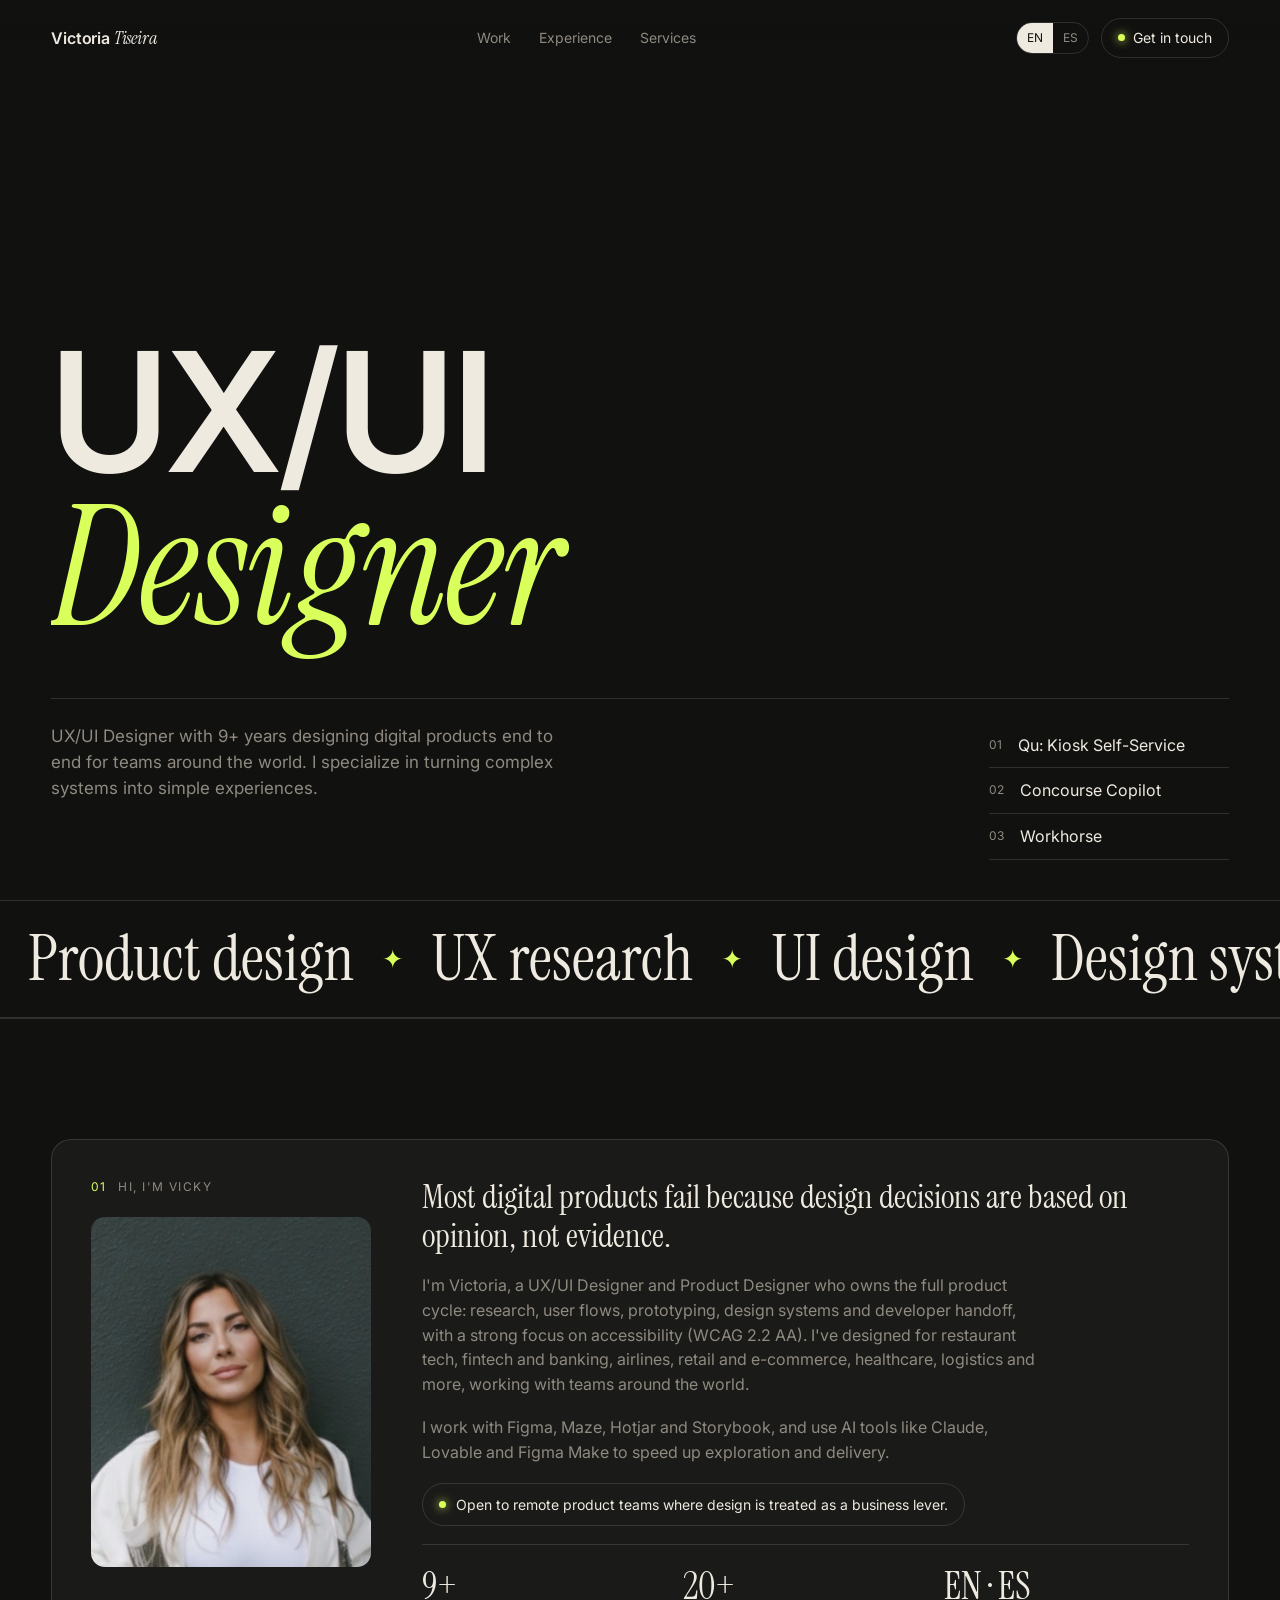
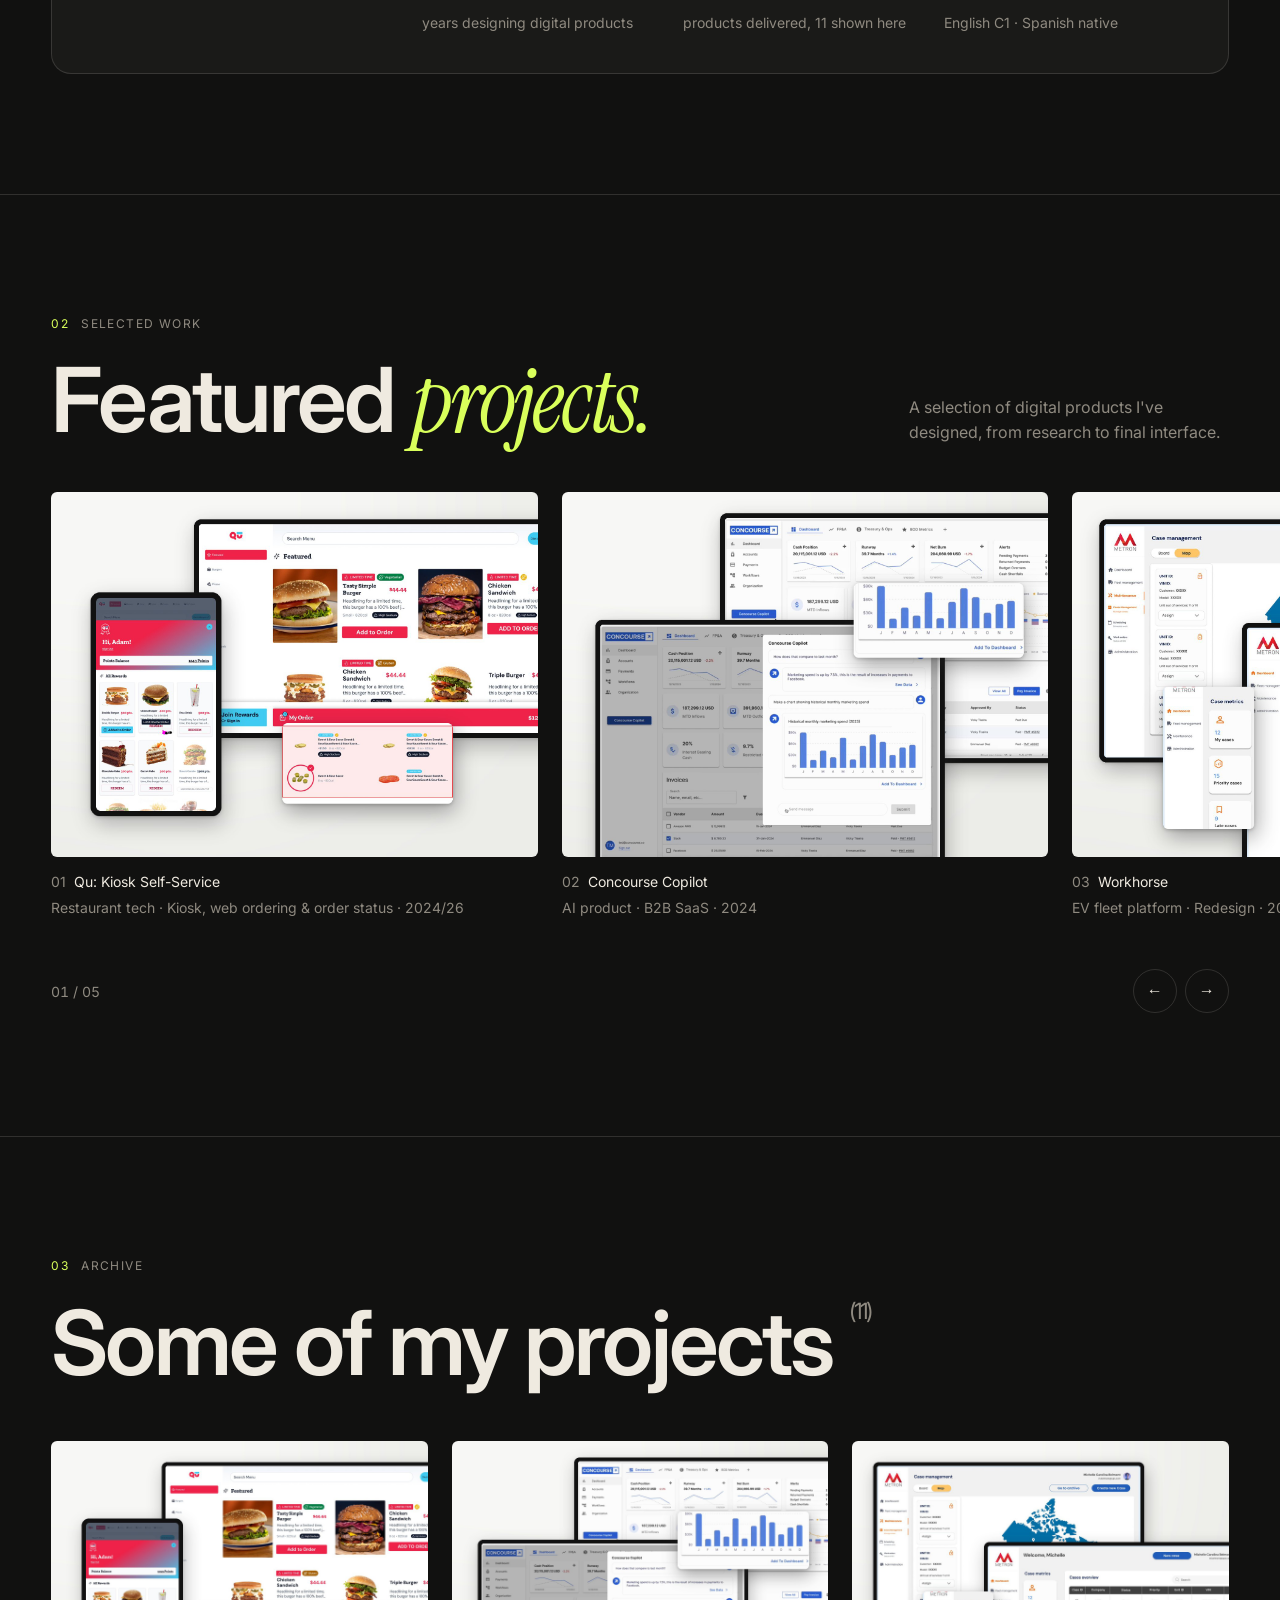
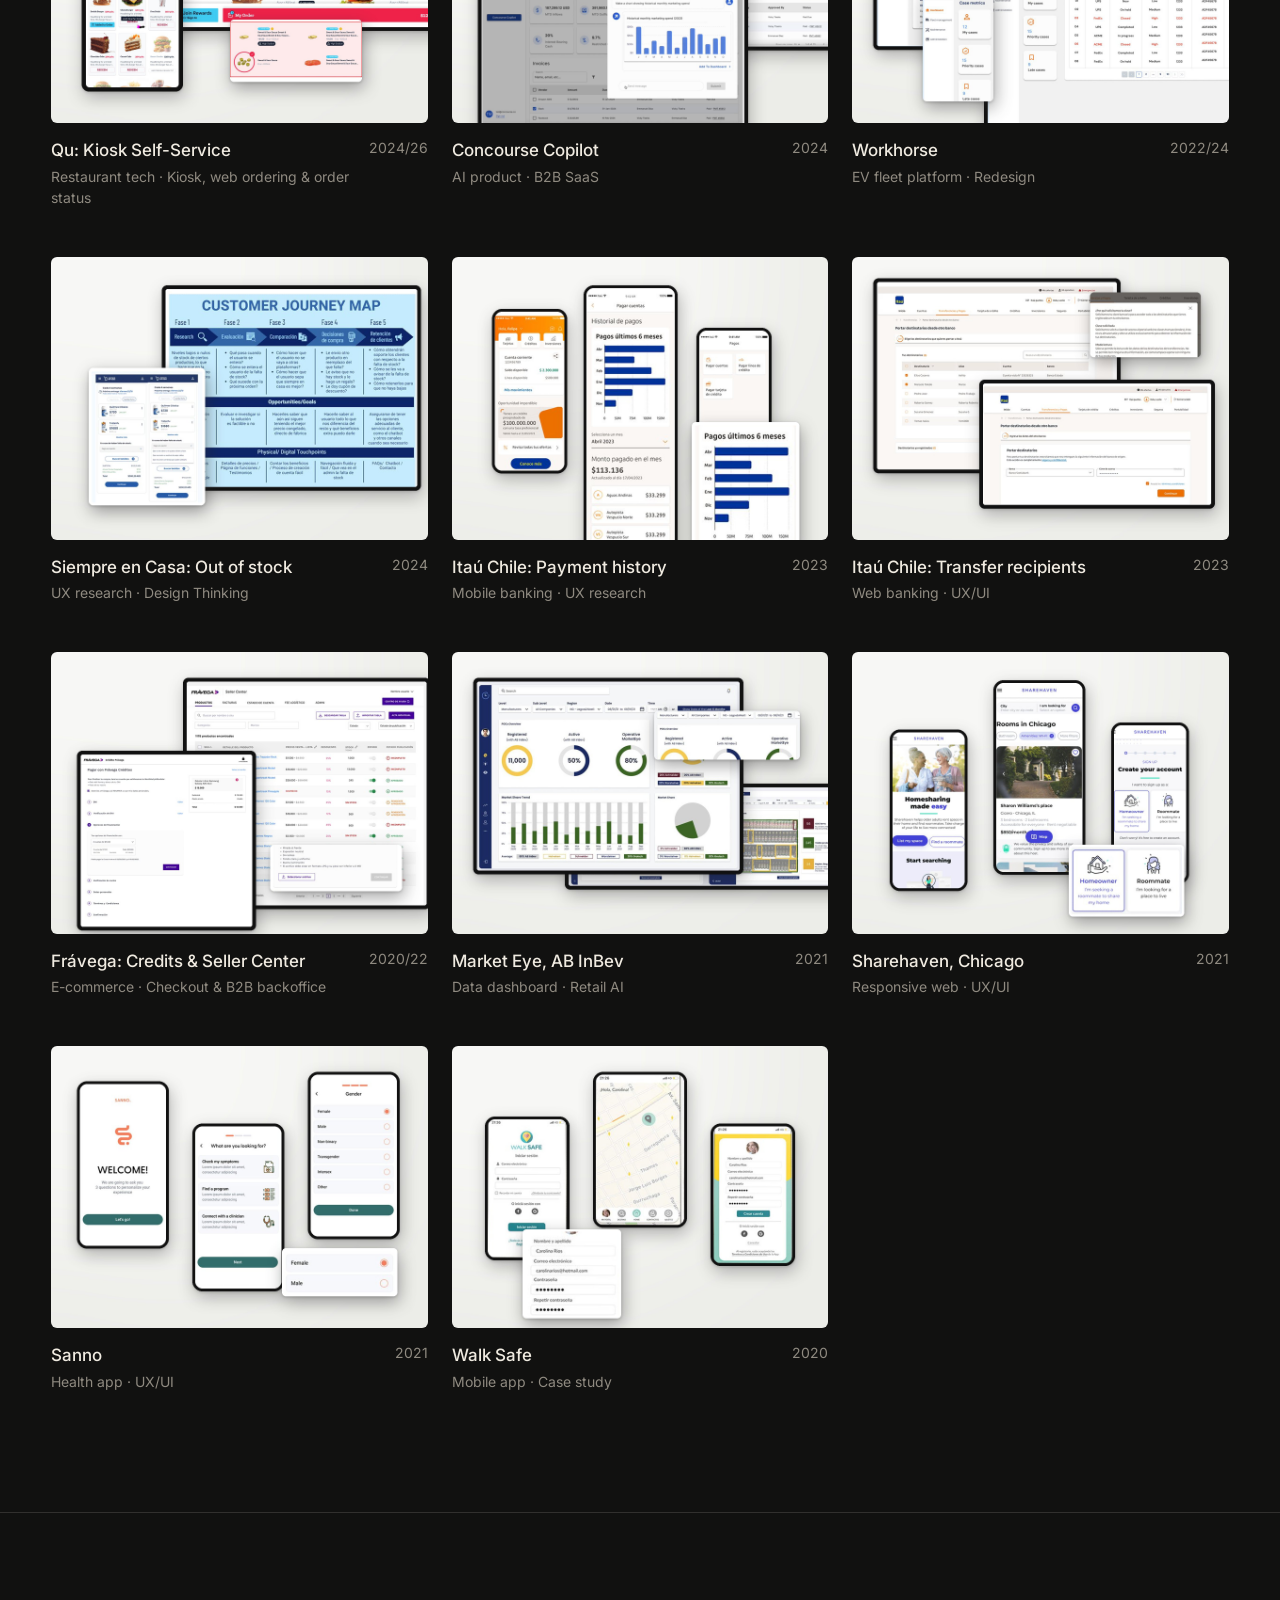
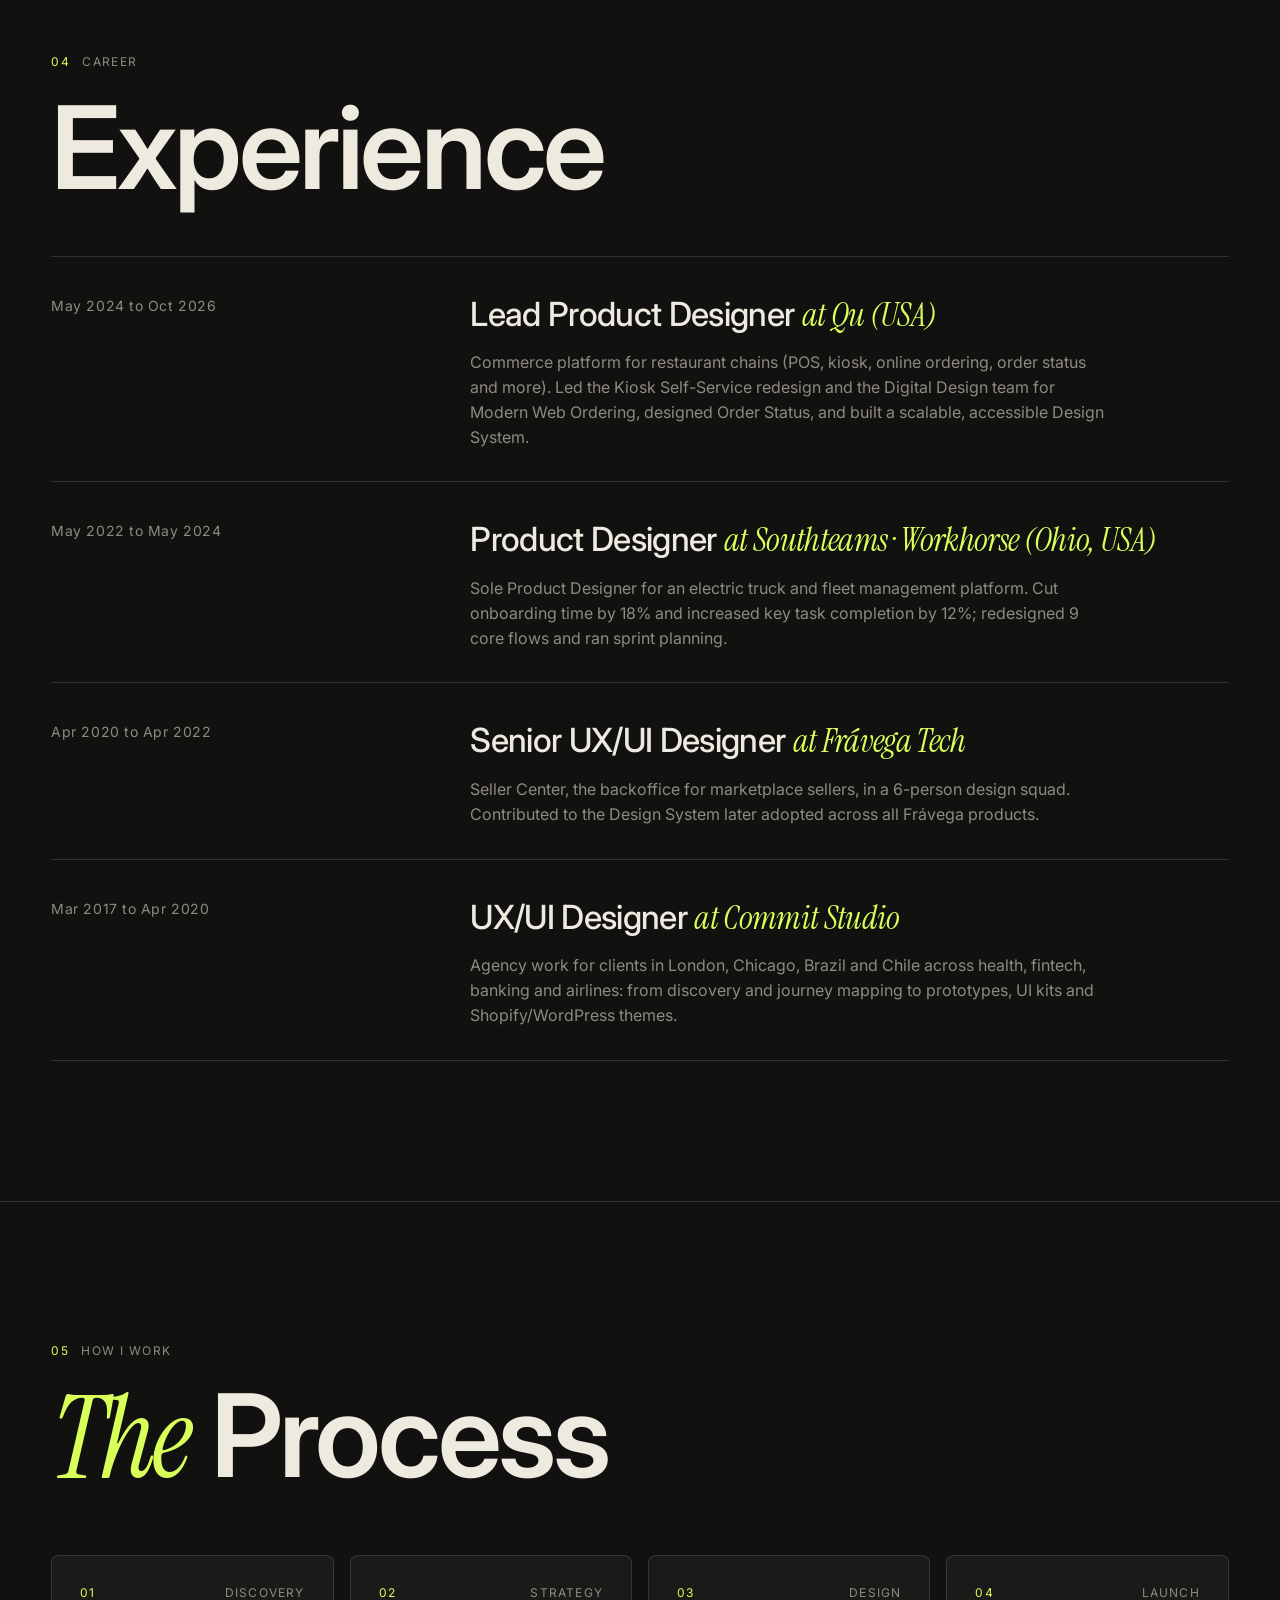
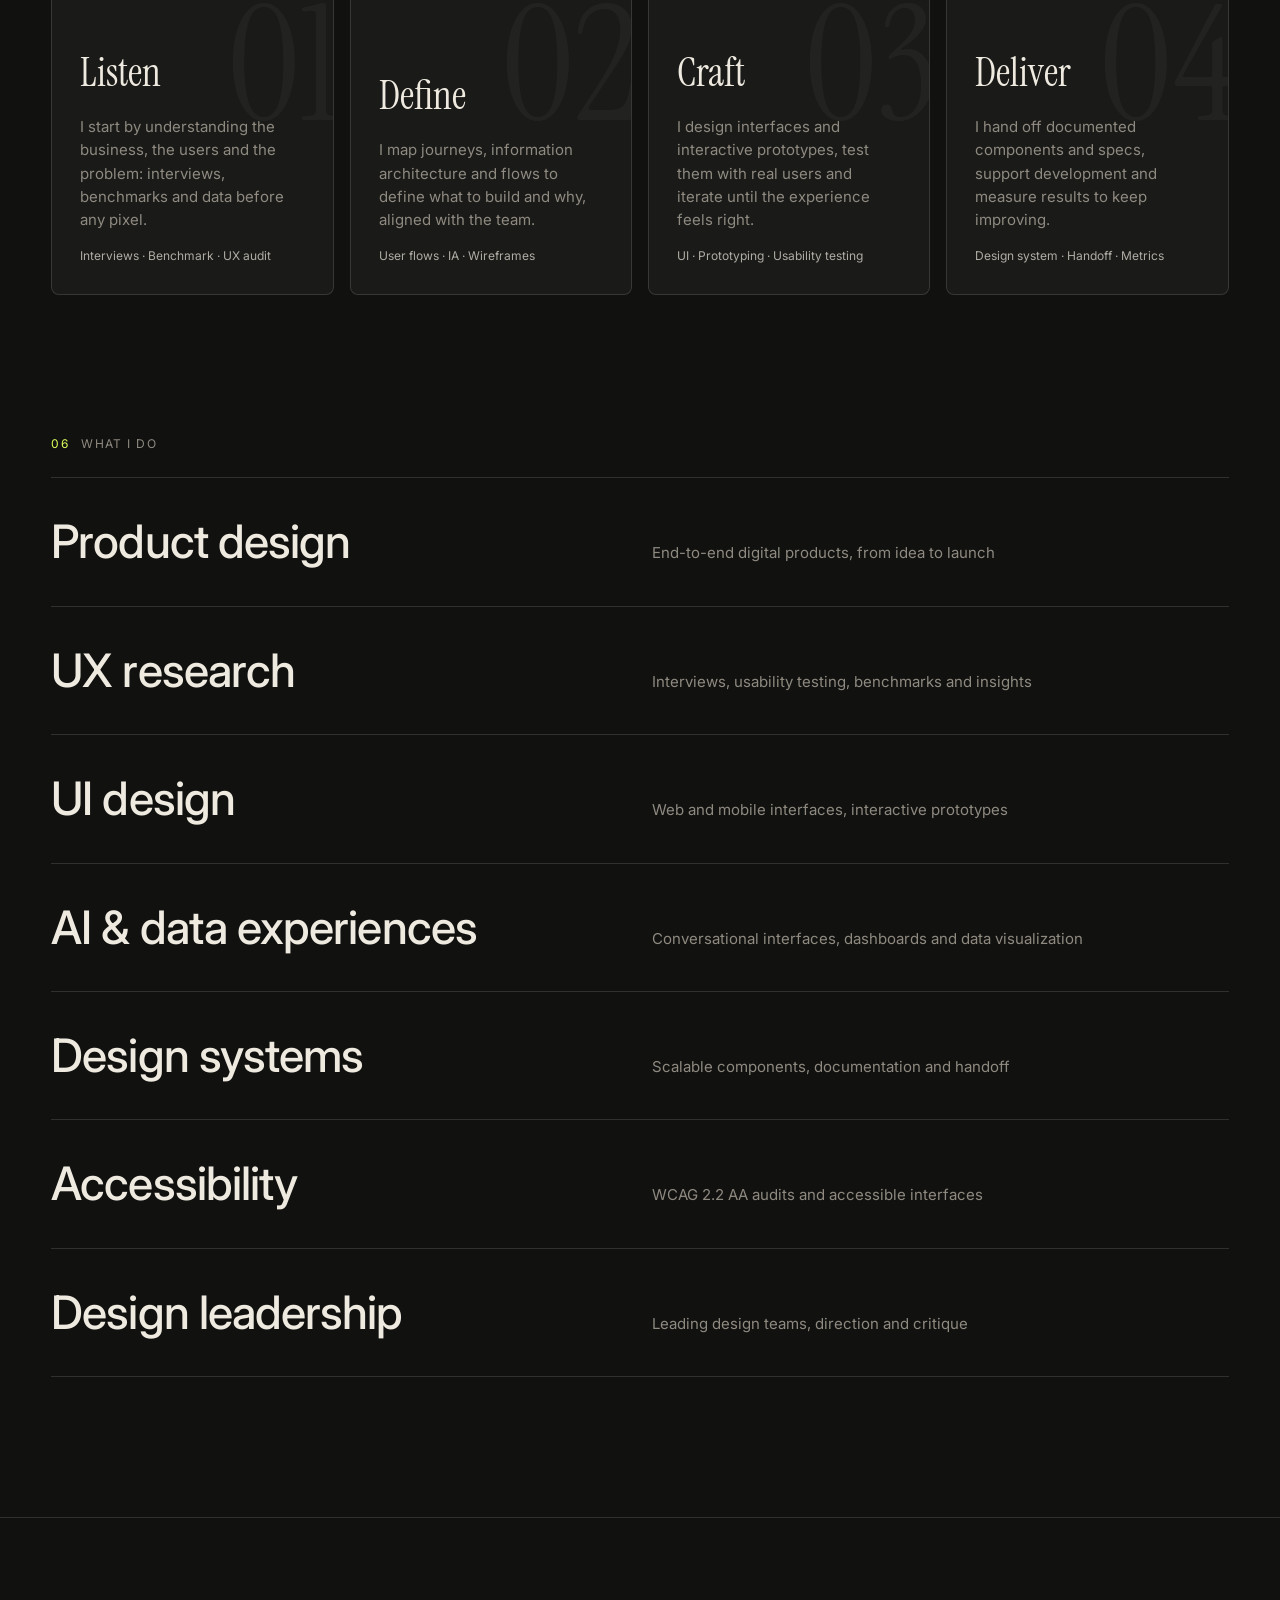
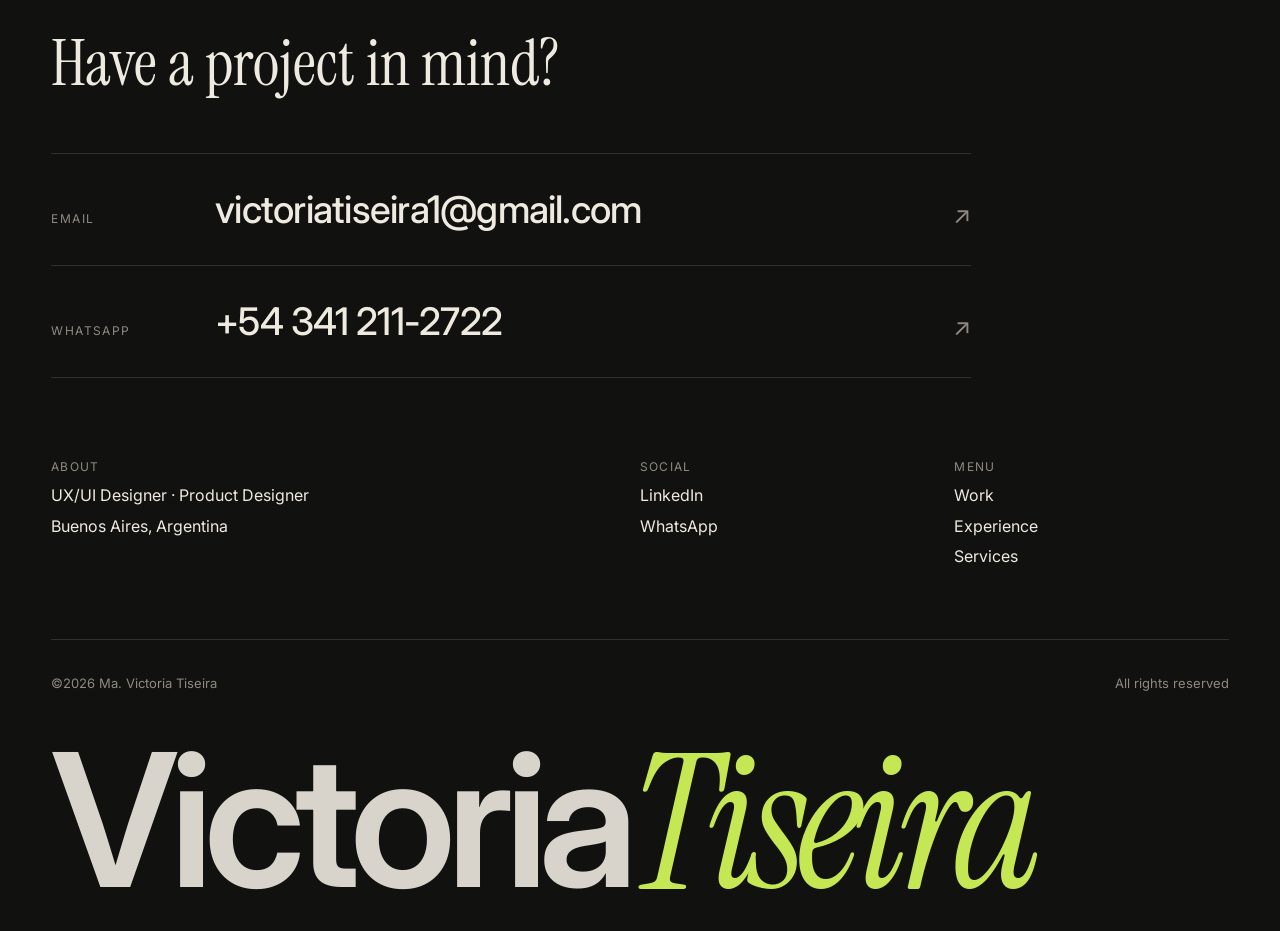
==== commit 157ad44c: "Add files via upload" ====
--- a/index.html
+++ b/index.html
@@ -3,15 +3,15 @@
 <head>
   <meta charset="UTF-8">
   <meta name="viewport" content="width=device-width, initial-scale=1.0, viewport-fit=cover">
-  <title data-en="Ma. Victoria Tiseira — Lead Product Designer / UX UI Designer" data-es="Ma. Victoria Tiseira — Lead Product Designer / UX UI Designer">Ma. Victoria Tiseira — Lead Product Designer / UX UI Designer</title>
-  <meta name="description" content="Ma. Victoria Tiseira, Lead Product Designer and UX/UI Designer based in Buenos Aires, with 9+ years designing products for restaurant tech, fintech, banking, airlines, retail, e-commerce, healthcare and logistics across the US, UK and Latin America.">
+  <title data-en="Ma. Victoria Tiseira | UX/UI Designer, Product Designer" data-es="Ma. Victoria Tiseira | UX/UI Designer, Product Designer">Ma. Victoria Tiseira | UX/UI Designer, Product Designer</title>
+  <meta name="description" content="Ma. Victoria Tiseira, UX/UI Designer and Product Designer based in Buenos Aires, with 9+ years designing digital products end to end for teams around the world.">
   <meta name="author" content="Ma. Victoria Tiseira">
-  <link rel="canonical" href="https://victoriatiseira.vercel.app/">
+  <link rel="canonical" href="https://victoriatiseira.com/">
   <meta name="theme-color" content="#111110">
   <meta property="og:type" content="website">
-  <meta property="og:title" content="Ma. Victoria Tiseira — Lead Product Designer / UX UI Designer">
-  <meta property="og:description" content="Ma. Victoria Tiseira, Lead Product Designer and UX/UI Designer based in Buenos Aires, with 9+ years designing products for restaurant tech, fintech, banking, airlines, retail, e-commerce, healthcare and logistics across the US, UK and Latin America.">
-  <meta property="og:image" content="https://victoriatiseira.vercel.app/img/proyectos/concourse-copilot/cover.jpg">
+  <meta property="og:title" content="Ma. Victoria Tiseira | UX/UI Designer, Product Designer">
+  <meta property="og:description" content="Ma. Victoria Tiseira, UX/UI Designer and Product Designer based in Buenos Aires, with 9+ years designing digital products end to end for teams around the world.">
+  <meta property="og:image" content="https://victoriatiseira.com/img/proyectos/concourse-copilot/cover.jpg">
   <meta name="twitter:card" content="summary_large_image">
   <link rel="icon" type="image/svg+xml" href="favicon.svg">
   <link rel="preconnect" href="https://fonts.googleapis.com">
@@ -48,16 +48,16 @@
   <main id="top">
     <section class="hero" id="hero">
       <h1 class="hero__title">
-        <span class="sr-only">Ma. Victoria Tiseira, Lead Product Designer and UX/UI Designer based in Buenos Aires, Argentina</span>
-        <span class="hero__line hero__line--sans" aria-hidden="true" data-split>PRODUCT</span>
+        <span class="sr-only">Ma. Victoria Tiseira, UX/UI Designer and Product Designer based in Buenos Aires, Argentina</span>
+        <span class="hero__line hero__line--sans" aria-hidden="true" data-split>UX/UI</span>
         <span class="hero__line hero__line--serif" aria-hidden="true" data-split>Designer</span>
       </h1>
       <div class="hero__aside">
         <div data-reveal>
-          <p class="en hero__desc">Lead Product Designer and UX/UI Designer based in Buenos Aires. For over 9 years I've owned end-to-end design for products in restaurant tech, fintech and banking, airlines, retail and e-commerce, healthcare, logistics and more, across the US, UK and Latin America.</p><p class="es hero__desc">Lead Product Designer y UX/UI Designer en Buenos Aires. Hace más de 9 años diseño de punta a punta productos de restaurant tech, fintech y banca, aerolíneas, retail y e-commerce, salud, logística y más, para Estados Unidos, Reino Unido y Latinoamérica.</p>
+          <p class="en hero__desc">UX/UI Designer with 9+ years designing digital products end to end for teams around the world. I specialize in turning complex systems into simple experiences.</p><p class="es hero__desc">UX/UI Designer con más de 9 años diseñando productos digitales de punta a punta para equipos de todo el mundo. Me especializo en convertir sistemas complejos en experiencias simples.</p>
         </div>
         <ul class="hero__index">
-          <li><a href="proyectos/qu.html"><i>01</i><span class="en">Qu — Kiosk Self-Service</span><span class="es">Qu — Kiosco de autoservicio</span></a></li><li><a href="proyectos/concourse-copilot.html"><i>02</i><span class="en">Concourse Copilot</span><span class="es">Concourse Copilot</span></a></li><li><a href="proyectos/workhorse.html"><i>03</i><span class="en">Workhorse</span><span class="es">Workhorse</span></a></li>
+          <li><a href="proyectos/qu.html"><i>01</i><span class="en">Qu: Kiosk Self-Service</span><span class="es">Qu: Kiosco de autoservicio</span></a></li><li><a href="proyectos/concourse-copilot.html"><i>02</i><span class="en">Concourse Copilot</span><span class="es">Concourse Copilot</span></a></li><li><a href="proyectos/workhorse.html"><i>03</i><span class="en">Workhorse</span><span class="es">Workhorse</span></a></li>
         </ul>
       </div>
     </section>
@@ -72,7 +72,7 @@
         </div>
         <div class="about__body">
           <p class="en about__text">Most digital products fail because design decisions are based on opinion, not evidence.</p><p class="es about__text">La mayoría de los productos digitales fallan porque las decisiones de diseño se basan en opiniones, no en evidencia.</p>
-          <p class="en about__sub">I'm Victoria, a Lead Product Designer who owns the full product cycle: research, user flows, prototyping, design systems and developer handoff, with a strong focus on accessibility (WCAG 2.2 AA). I've designed for restaurant tech, fintech and banking, airlines, retail and e-commerce, healthcare, logistics and more, working 100% remote with teams across the US, UK and Latin America.</p><p class="es about__sub">Soy Victoria, Lead Product Designer y me ocupo del ciclo completo de producto: investigación, user flows, prototipado, design systems y handoff a desarrollo, con foco en accesibilidad (WCAG 2.2 AA). Diseñé para restaurant tech, fintech y banca, aerolíneas, retail y e-commerce, salud, logística y más, trabajando 100% remoto con equipos de Estados Unidos, Reino Unido y Latinoamérica.</p>
+          <p class="en about__sub">I'm Victoria, a UX/UI Designer and Product Designer who owns the full product cycle: research, user flows, prototyping, design systems and developer handoff, with a strong focus on accessibility (WCAG 2.2 AA). I've designed for restaurant tech, fintech and banking, airlines, retail and e-commerce, healthcare, logistics and more, working with teams around the world.</p><p class="es about__sub">Soy Victoria, UX/UI Designer y Product Designer, y me ocupo del ciclo completo de producto: investigación, user flows, prototipado, design systems y handoff a desarrollo, con foco en accesibilidad (WCAG 2.2 AA). Diseñé para restaurant tech, fintech y banca, aerolíneas, retail y e-commerce, salud, logística y más, trabajando con equipos de todo el mundo.</p>
           <p class="en about__sub">I work with Figma, Maze, Hotjar and Storybook, and use AI tools like Claude, Lovable and Figma Make to speed up exploration and delivery.</p><p class="es about__sub">Trabajo con Figma, Maze, Hotjar y Storybook, y uso herramientas de IA como Claude, Lovable y Figma Make para acelerar la exploración y la entrega.</p>
           <p class="about__open"><span class="dot"></span><span class="en">Open to remote product teams where design is treated as a business lever.</span><span class="es">Busco sumarme a un equipo de producto remoto donde el diseño sea una palanca de negocio.</span></p>
           <div class="about__stats">
@@ -95,10 +95,10 @@
       <div class="works__rail" id="worksRail" aria-label="Featured projects">
         <a class="card" href="proyectos/qu.html">
           <figure class="card__media">
-            <img src="img/proyectos/qu/cover.jpg" alt="Qu — Kiosk Self-Service" width="1600" height="1200" decoding="async">
-            <span class="card__open"><span class="en">View project</span><span class="es">Ver proyecto</span> ↗</span>
-          </figure>
-          <div class="card__meta"><p><span>01</span><span class="en">Qu — Kiosk Self-Service</span><span class="es">Qu — Kiosco de autoservicio</span></p><p><span class="en">Restaurant tech · Kiosk, web ordering & order status</span><span class="es">Restaurant tech · Kiosco, pedidos web y estado del pedido</span> · 2024–26</p></div>
+            <img src="img/proyectos/qu/cover.jpg" alt="Qu: Kiosk Self-Service" width="1600" height="1200" decoding="async">
+            <span class="card__open"><span class="en">View project</span><span class="es">Ver proyecto</span> ↗</span>
+          </figure>
+          <div class="card__meta"><p><span>01</span><span class="en">Qu: Kiosk Self-Service</span><span class="es">Qu: Kiosco de autoservicio</span></p><p><span class="en">Restaurant tech · Kiosk, web ordering & order status</span><span class="es">Restaurant tech · Kiosco, pedidos web y estado del pedido</span> · 2024/26</p></div>
         </a>
         <a class="card" href="proyectos/concourse-copilot.html">
           <figure class="card__media">
@@ -112,21 +112,21 @@
             <img src="img/proyectos/workhorse/cover.jpg" alt="Workhorse" width="1600" height="1200" loading="lazy" decoding="async">
             <span class="card__open"><span class="en">View project</span><span class="es">Ver proyecto</span> ↗</span>
           </figure>
-          <div class="card__meta"><p><span>03</span><span class="en">Workhorse</span><span class="es">Workhorse</span></p><p><span class="en">EV fleet platform · Redesign</span><span class="es">Plataforma de flotas EV · Rediseño</span> · 2022–24</p></div>
+          <div class="card__meta"><p><span>03</span><span class="en">Workhorse</span><span class="es">Workhorse</span></p><p><span class="en">EV fleet platform · Redesign</span><span class="es">Plataforma de flotas EV · Rediseño</span> · 2022/24</p></div>
         </a>
         <a class="card" href="proyectos/fravega.html">
           <figure class="card__media">
-            <img src="img/proyectos/fravega/cover.jpg" alt="Frávega — Credits &amp; Seller Center" width="1600" height="1200" loading="lazy" decoding="async">
-            <span class="card__open"><span class="en">View project</span><span class="es">Ver proyecto</span> ↗</span>
-          </figure>
-          <div class="card__meta"><p><span>04</span><span class="en">Frávega — Credits &amp; Seller Center</span><span class="es">Frávega — Créditos y Seller Center</span></p><p><span class="en">E-commerce · Checkout & B2B backoffice</span><span class="es">E-commerce · Checkout y backoffice B2B</span> · 2020–22</p></div>
+            <img src="img/proyectos/fravega/cover.jpg" alt="Frávega: Credits &amp; Seller Center" width="1600" height="1200" loading="lazy" decoding="async">
+            <span class="card__open"><span class="en">View project</span><span class="es">Ver proyecto</span> ↗</span>
+          </figure>
+          <div class="card__meta"><p><span>04</span><span class="en">Frávega: Credits &amp; Seller Center</span><span class="es">Frávega: Créditos y Seller Center</span></p><p><span class="en">E-commerce · Checkout & B2B backoffice</span><span class="es">E-commerce · Checkout y backoffice B2B</span> · 2020/22</p></div>
         </a>
         <a class="card" href="proyectos/market-eye.html">
           <figure class="card__media">
-            <img src="img/proyectos/market-eye/cover.jpg" alt="Market Eye — AB InBev" width="1600" height="1200" loading="lazy" decoding="async">
-            <span class="card__open"><span class="en">View project</span><span class="es">Ver proyecto</span> ↗</span>
-          </figure>
-          <div class="card__meta"><p><span>05</span><span class="en">Market Eye — AB InBev</span><span class="es">Market Eye — AB InBev</span></p><p><span class="en">Data dashboard · Retail AI</span><span class="es">Dashboard de datos · IA para retail</span> · 2021</p></div>
+            <img src="img/proyectos/market-eye/cover.jpg" alt="Market Eye, AB InBev" width="1600" height="1200" loading="lazy" decoding="async">
+            <span class="card__open"><span class="en">View project</span><span class="es">Ver proyecto</span> ↗</span>
+          </figure>
+          <div class="card__meta"><p><span>05</span><span class="en">Market Eye, AB InBev</span><span class="es">Market Eye, AB InBev</span></p><p><span class="en">Data dashboard · Retail AI</span><span class="es">Dashboard de datos · IA para retail</span> · 2021</p></div>
         </a>
       </div>
       <footer class="works__foot">
@@ -140,14 +140,14 @@
 
     <section class="allwork" id="all-work" aria-labelledby="allTitle">
       <p class="eyebrow"><span>03</span><span><span class="en">Archive</span><span class="es">Archivo</span></span></p>
-      <h2 class="allwork__title" id="allTitle"><span class="en">All projects</span><span class="es">Todos los proyectos</span> <sup>(11)</sup></h2>
+      <h2 class="allwork__title" id="allTitle"><span class="en">Some of my projects</span><span class="es">Algunos de mis proyectos</span> <sup>(11)</sup></h2>
       <div class="allwork__grid">
         <a class="gitem" href="proyectos/qu.html" data-reveal>
-          <figure class="gitem__media"><img src="img/proyectos/qu/cover.jpg" alt="Qu — Kiosk Self-Service" width="1600" height="1200" loading="lazy" decoding="async"></figure>
-          <div class="gitem__meta">
-            <h3><span class="en">Qu — Kiosk Self-Service</span><span class="es">Qu — Kiosco de autoservicio</span></h3>
+          <figure class="gitem__media"><img src="img/proyectos/qu/cover.jpg" alt="Qu: Kiosk Self-Service" width="1600" height="1200" loading="lazy" decoding="async"></figure>
+          <div class="gitem__meta">
+            <h3><span class="en">Qu: Kiosk Self-Service</span><span class="es">Qu: Kiosco de autoservicio</span></h3>
             <p><span class="en">Restaurant tech · Kiosk, web ordering & order status</span><span class="es">Restaurant tech · Kiosco, pedidos web y estado del pedido</span></p>
-            <p class="gitem__year">2024–26</p>
+            <p class="gitem__year">2024/26</p>
           </div>
         </a>
         <a class="gitem" href="proyectos/concourse-copilot.html" data-reveal>
@@ -163,53 +163,53 @@
           <div class="gitem__meta">
             <h3><span class="en">Workhorse</span><span class="es">Workhorse</span></h3>
             <p><span class="en">EV fleet platform · Redesign</span><span class="es">Plataforma de flotas EV · Rediseño</span></p>
-            <p class="gitem__year">2022–24</p>
+            <p class="gitem__year">2022/24</p>
           </div>
         </a>
         <a class="gitem" href="proyectos/out-of-stock.html" data-reveal>
-          <figure class="gitem__media"><img src="img/proyectos/out-of-stock/cover.jpg" alt="Out of Stock Problems" width="1600" height="1200" loading="lazy" decoding="async"></figure>
-          <div class="gitem__meta">
-            <h3><span class="en">Out of Stock Problems</span><span class="es">Problemas de falta de stock</span></h3>
+          <figure class="gitem__media"><img src="img/proyectos/out-of-stock/cover.jpg" alt="Siempre en Casa: Out of stock" width="1600" height="1200" loading="lazy" decoding="async"></figure>
+          <div class="gitem__meta">
+            <h3><span class="en">Siempre en Casa: Out of stock</span><span class="es">Siempre en Casa: Falta de stock</span></h3>
             <p><span class="en">UX research · Design Thinking</span><span class="es">Investigación UX · Design Thinking</span></p>
             <p class="gitem__year">2024</p>
           </div>
         </a>
         <a class="gitem" href="proyectos/itau-historial-pagos.html" data-reveal>
-          <figure class="gitem__media"><img src="img/proyectos/itau-historial-pagos/cover.jpg" alt="Itaú Chile — Payment history" width="1600" height="1200" loading="lazy" decoding="async"></figure>
-          <div class="gitem__meta">
-            <h3><span class="en">Itaú Chile — Payment history</span><span class="es">Itaú Chile — Historial de pagos</span></h3>
+          <figure class="gitem__media"><img src="img/proyectos/itau-historial-pagos/cover.jpg" alt="Itaú Chile: Payment history" width="1600" height="1200" loading="lazy" decoding="async"></figure>
+          <div class="gitem__meta">
+            <h3><span class="en">Itaú Chile: Payment history</span><span class="es">Itaú Chile: Historial de pagos</span></h3>
             <p><span class="en">Mobile banking · UX research</span><span class="es">Banca mobile · Investigación UX</span></p>
             <p class="gitem__year">2023</p>
           </div>
         </a>
         <a class="gitem" href="proyectos/itau-transferencias.html" data-reveal>
-          <figure class="gitem__media"><img src="img/proyectos/itau-transferencias/cover.jpg" alt="Itaú Chile — Transfer recipients" width="1600" height="1200" loading="lazy" decoding="async"></figure>
-          <div class="gitem__meta">
-            <h3><span class="en">Itaú Chile — Transfer recipients</span><span class="es">Itaú Chile — Portabilidad de destinatarios</span></h3>
+          <figure class="gitem__media"><img src="img/proyectos/itau-transferencias/cover.jpg" alt="Itaú Chile: Transfer recipients" width="1600" height="1200" loading="lazy" decoding="async"></figure>
+          <div class="gitem__meta">
+            <h3><span class="en">Itaú Chile: Transfer recipients</span><span class="es">Itaú Chile: Portabilidad de destinatarios</span></h3>
             <p><span class="en">Web banking · UX/UI</span><span class="es">Home banking · UX/UI</span></p>
             <p class="gitem__year">2023</p>
           </div>
         </a>
         <a class="gitem" href="proyectos/fravega.html" data-reveal>
-          <figure class="gitem__media"><img src="img/proyectos/fravega/cover.jpg" alt="Frávega — Credits &amp; Seller Center" width="1600" height="1200" loading="lazy" decoding="async"></figure>
-          <div class="gitem__meta">
-            <h3><span class="en">Frávega — Credits &amp; Seller Center</span><span class="es">Frávega — Créditos y Seller Center</span></h3>
+          <figure class="gitem__media"><img src="img/proyectos/fravega/cover.jpg" alt="Frávega: Credits &amp; Seller Center" width="1600" height="1200" loading="lazy" decoding="async"></figure>
+          <div class="gitem__meta">
+            <h3><span class="en">Frávega: Credits &amp; Seller Center</span><span class="es">Frávega: Créditos y Seller Center</span></h3>
             <p><span class="en">E-commerce · Checkout & B2B backoffice</span><span class="es">E-commerce · Checkout y backoffice B2B</span></p>
-            <p class="gitem__year">2020–22</p>
+            <p class="gitem__year">2020/22</p>
           </div>
         </a>
         <a class="gitem" href="proyectos/market-eye.html" data-reveal>
-          <figure class="gitem__media"><img src="img/proyectos/market-eye/cover.jpg" alt="Market Eye — AB InBev" width="1600" height="1200" loading="lazy" decoding="async"></figure>
-          <div class="gitem__meta">
-            <h3><span class="en">Market Eye — AB InBev</span><span class="es">Market Eye — AB InBev</span></h3>
+          <figure class="gitem__media"><img src="img/proyectos/market-eye/cover.jpg" alt="Market Eye, AB InBev" width="1600" height="1200" loading="lazy" decoding="async"></figure>
+          <div class="gitem__meta">
+            <h3><span class="en">Market Eye, AB InBev</span><span class="es">Market Eye, AB InBev</span></h3>
             <p><span class="en">Data dashboard · Retail AI</span><span class="es">Dashboard de datos · IA para retail</span></p>
             <p class="gitem__year">2021</p>
           </div>
         </a>
         <a class="gitem" href="proyectos/sharehaven.html" data-reveal>
-          <figure class="gitem__media"><img src="img/proyectos/sharehaven/cover.jpg" alt="Sharehaven — Chicago" width="1600" height="1200" loading="lazy" decoding="async"></figure>
-          <div class="gitem__meta">
-            <h3><span class="en">Sharehaven — Chicago</span><span class="es">Sharehaven — Chicago</span></h3>
+          <figure class="gitem__media"><img src="img/proyectos/sharehaven/cover.jpg" alt="Sharehaven, Chicago" width="1600" height="1200" loading="lazy" decoding="async"></figure>
+          <div class="gitem__meta">
+            <h3><span class="en">Sharehaven, Chicago</span><span class="es">Sharehaven, Chicago</span></h3>
             <p><span class="en">Responsive web · UX/UI</span><span class="es">Web responsive · UX/UI</span></p>
             <p class="gitem__year">2021</p>
           </div>
@@ -238,31 +238,31 @@
       <h2 class="exp__title" id="expTitle"><span class="en">Experience</span><span class="es">Experiencia</span></h2>
       <ol class="exp__list">
         <li class="exp__item" data-reveal>
-          <p class="exp__period"><span class="en">May 2024 – Oct 2026</span><span class="es">Mayo 2024 – Oct 2026</span></p>
-          <div>
-            <h3 class="exp__role">Lead Product Designer <span>— Qu</span></h3>
+          <p class="exp__period"><span class="en">May 2024 to Oct 2026</span><span class="es">Mayo 2024 a Oct 2026</span></p>
+          <div>
+            <h3 class="exp__role">Lead Product Designer <span><span class="en">at</span><span class="es">en</span> Qu (USA)</span></h3>
             <p class="en exp__desc">Commerce platform for restaurant chains (POS, kiosk, online ordering, order status and more). Led the Kiosk Self-Service redesign and the Digital Design team for Modern Web Ordering, designed Order Status, and built a scalable, accessible Design System.</p><p class="es exp__desc">Plataforma de comercio para cadenas de restaurantes (punto de venta, kiosco, pedidos online, estado del pedido y más). Lideré el rediseño del Kiosco de autoservicio y el equipo de Diseño Digital de Modern Web Ordering, diseñé Order Status y construí un Design System escalable y accesible.</p>
           </div>
         </li>
         <li class="exp__item" data-reveal>
-          <p class="exp__period"><span class="en">May 2022 – May 2024</span><span class="es">Mayo 2022 – Mayo 2024</span></p>
-          <div>
-            <h3 class="exp__role">Product Designer <span>— Southteams · Workhorse (Ohio, USA)</span></h3>
+          <p class="exp__period"><span class="en">May 2022 to May 2024</span><span class="es">Mayo 2022 a Mayo 2024</span></p>
+          <div>
+            <h3 class="exp__role">Product Designer <span><span class="en">at</span><span class="es">en</span> Southteams · Workhorse (Ohio, USA)</span></h3>
             <p class="en exp__desc">Sole Product Designer for an electric truck and fleet management platform. Cut onboarding time by 18% and increased key task completion by 12%; redesigned 9 core flows and ran sprint planning.</p><p class="es exp__desc">Única Product Designer de una plataforma de camiones eléctricos y gestión de flotas. Reduje un 18% el tiempo de onboarding y aumenté un 12% la completitud de tareas clave; rediseñé 9 flujos centrales y llevé la planificación de sprints.</p>
           </div>
         </li>
         <li class="exp__item" data-reveal>
-          <p class="exp__period"><span class="en">Apr 2020 – Apr 2022</span><span class="es">Abr 2020 – Abr 2022</span></p>
-          <div>
-            <h3 class="exp__role">Senior UX/UI Designer <span>— Frávega Tech</span></h3>
+          <p class="exp__period"><span class="en">Apr 2020 to Apr 2022</span><span class="es">Abr 2020 a Abr 2022</span></p>
+          <div>
+            <h3 class="exp__role">Senior UX/UI Designer <span><span class="en">at</span><span class="es">en</span> Frávega Tech</span></h3>
             <p class="en exp__desc">Seller Center, the backoffice for marketplace sellers, in a 6-person design squad. Contributed to the Design System later adopted across all Frávega products.</p><p class="es exp__desc">Seller Center, el backoffice para sellers del marketplace, en un squad de diseño de 6 personas. Contribuí al Design System que luego se adoptó en todos los productos de Frávega.</p>
           </div>
         </li>
         <li class="exp__item" data-reveal>
-          <p class="exp__period"><span class="en">Mar 2017 – Apr 2020</span><span class="es">Mar 2017 – Abr 2020</span></p>
-          <div>
-            <h3 class="exp__role">UX/UI Designer <span>— Commit Studio</span></h3>
-            <p class="en exp__desc">Agency work for clients in London, Chicago, Brazil and Chile across health, fintech, banking and airlines — from discovery and journey mapping to prototypes, UI kits and Shopify/WordPress themes.</p><p class="es exp__desc">Trabajo de agencia para clientes de Londres, Chicago, Brasil y Chile en salud, fintech, banca y aerolíneas: desde discovery y journey maps hasta prototipos, UI kits y temas de Shopify/WordPress.</p>
+          <p class="exp__period"><span class="en">Mar 2017 to Apr 2020</span><span class="es">Mar 2017 a Abr 2020</span></p>
+          <div>
+            <h3 class="exp__role">UX/UI Designer <span><span class="en">at</span><span class="es">en</span> Commit Studio</span></h3>
+            <p class="en exp__desc">Agency work for clients in London, Chicago, Brazil and Chile across health, fintech, banking and airlines: from discovery and journey mapping to prototypes, UI kits and Shopify/WordPress themes.</p><p class="es exp__desc">Trabajo de agencia para clientes de Londres, Chicago, Brasil y Chile en salud, fintech, banca y aerolíneas: desde discovery y journey maps hasta prototipos, UI kits y temas de Shopify/WordPress.</p>
           </div>
         </li>
       </ol>
@@ -342,7 +342,7 @@
     <div class="footer__grid">
       <div class="footer__col">
         <p class="en footer__col-title">About</p><p class="es footer__col-title">Sobre mí</p>
-        <p>Lead Product Designer / UX UI Designer</p>
+        <p>UX/UI Designer · Product Designer</p>
         <p>Buenos Aires, Argentina</p>
       </div>
       <nav class="footer__col" aria-label="Social">
--- a/assets/style.css
+++ b/assets/style.css
@@ -254,7 +254,8 @@
     .stats { display: grid; gap: 16px; grid-template-columns: repeat(auto-fit, minmax(180px, 1fr)); }
     .stat { display: grid; gap: 6px; padding: 20px 0; border-top: 2px solid var(--accent); }
     .stat strong { font-family: var(--serif); font-weight: 400; font-size: clamp(40px, 5vw, 64px); line-height: 1; font-variant-numeric: tabular-nums; }
-    .stat span { color: var(--muted); font-size: 15px; }
+    .stat > span { color: var(--muted); font-size: 15px; }
+    .stat strong span { color: inherit; font: inherit; }
     .flow { list-style: none; margin: 0; padding: 0; display: flex; flex-wrap: wrap; gap: 10px; counter-reset: f; }
     .flow li { counter-increment: f; padding: 12px 18px; border: 1px solid var(--line); border-radius: 99px; font-size: 15px; display: flex; gap: 10px; align-items: center; }
     .flow li::before { content: counter(f, decimal-leading-zero); color: var(--accent); font-size: 12px; }
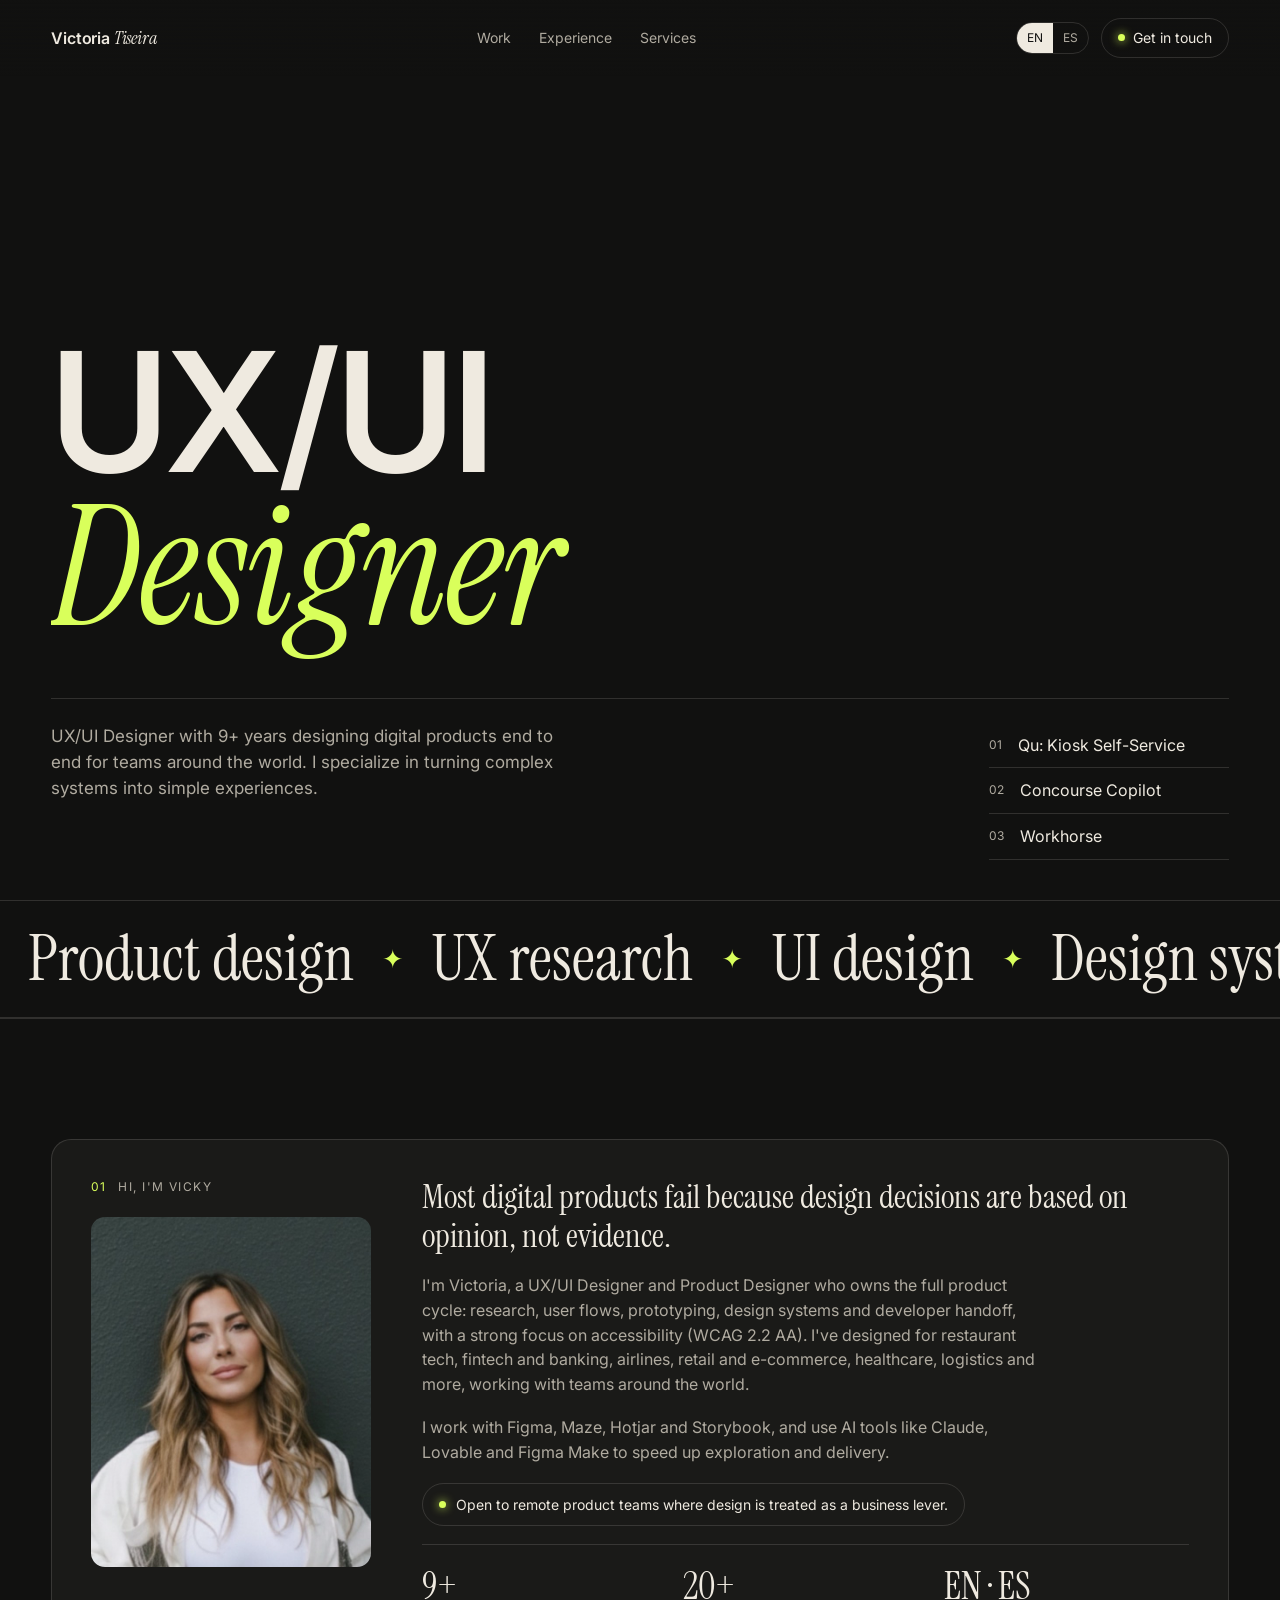
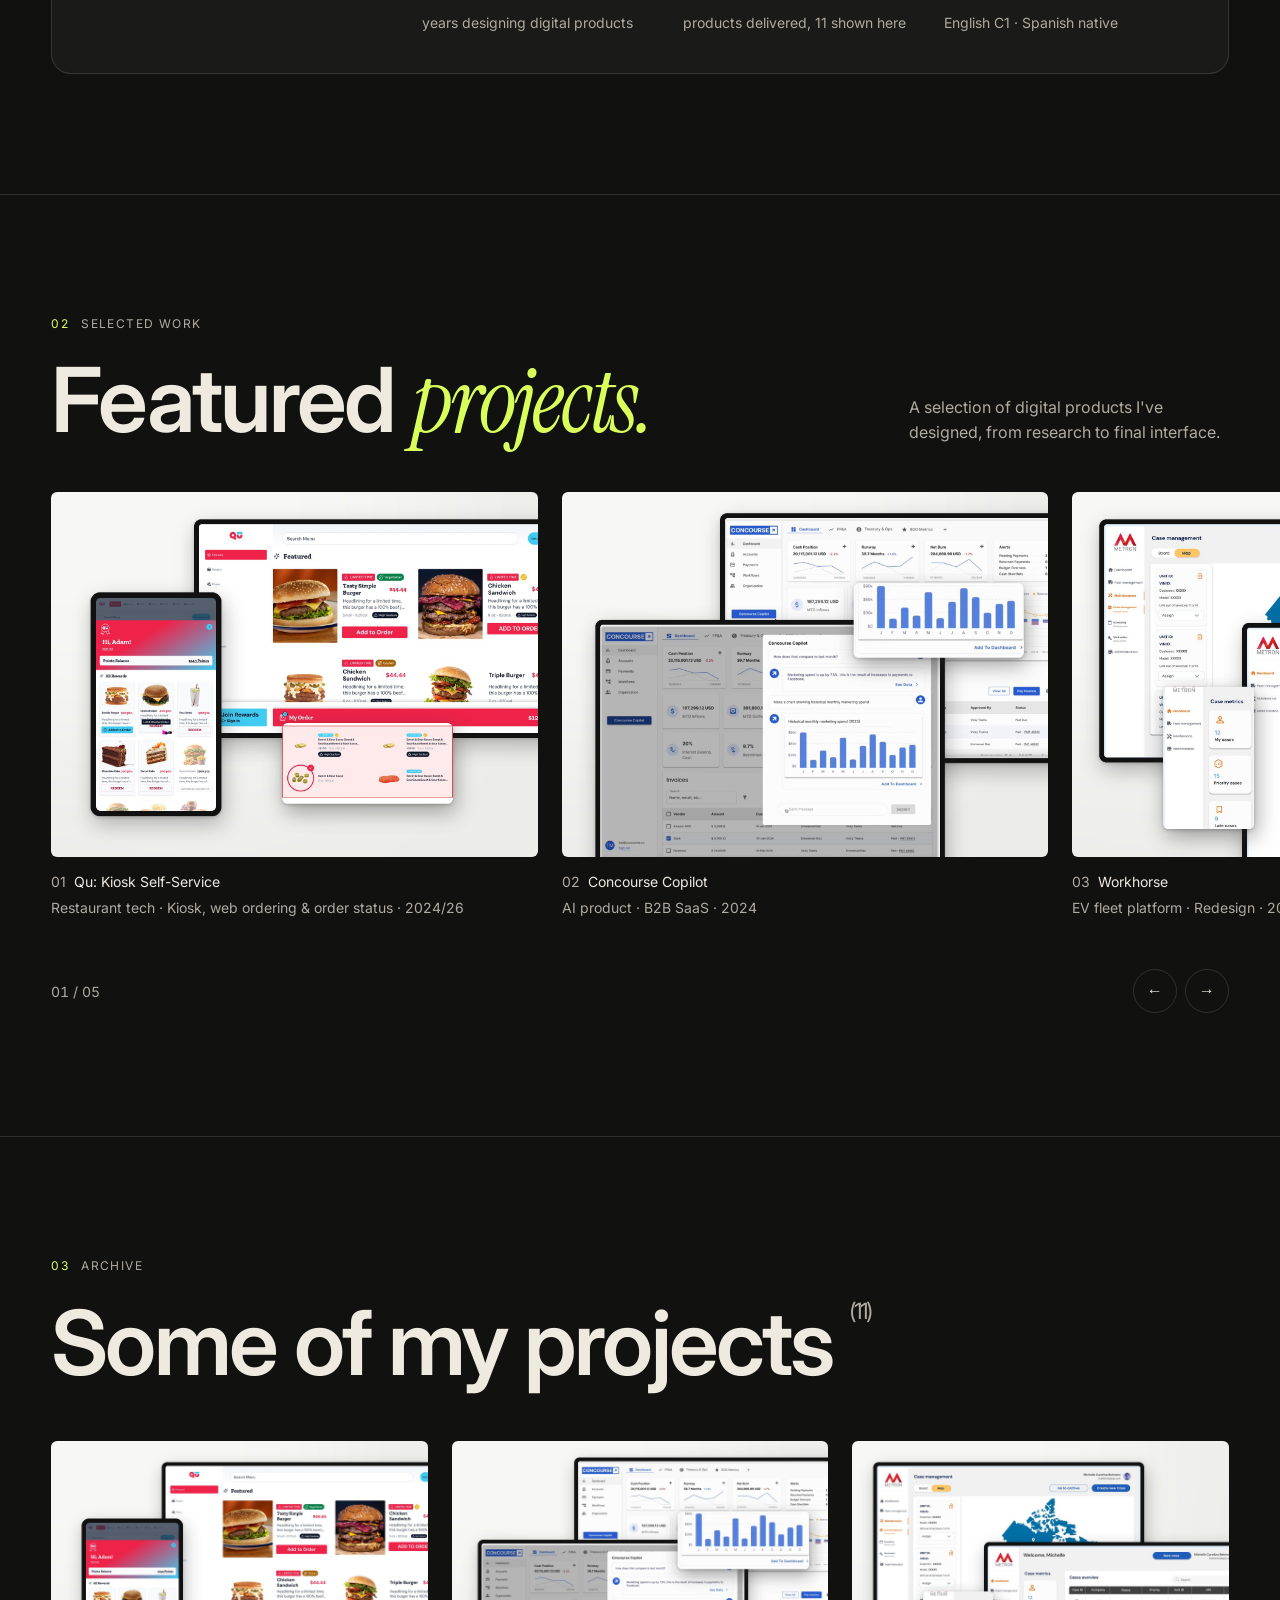
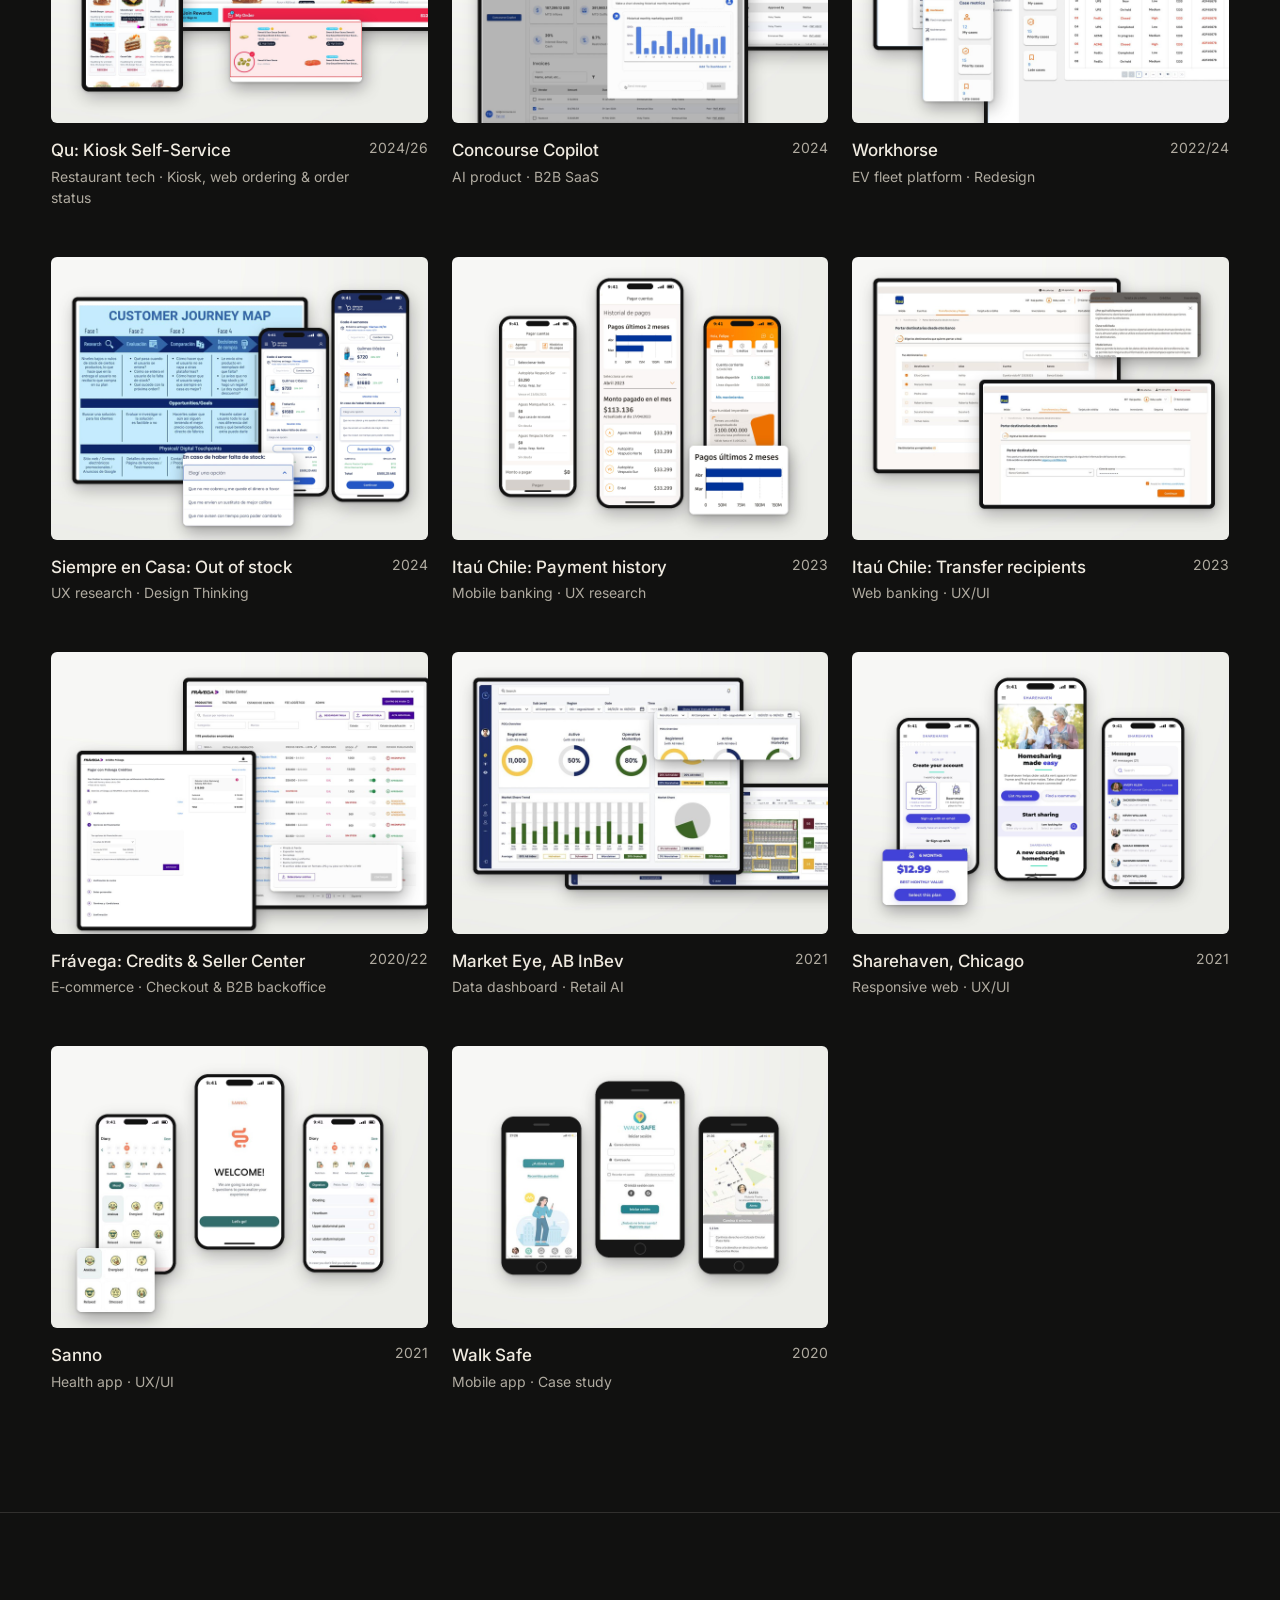
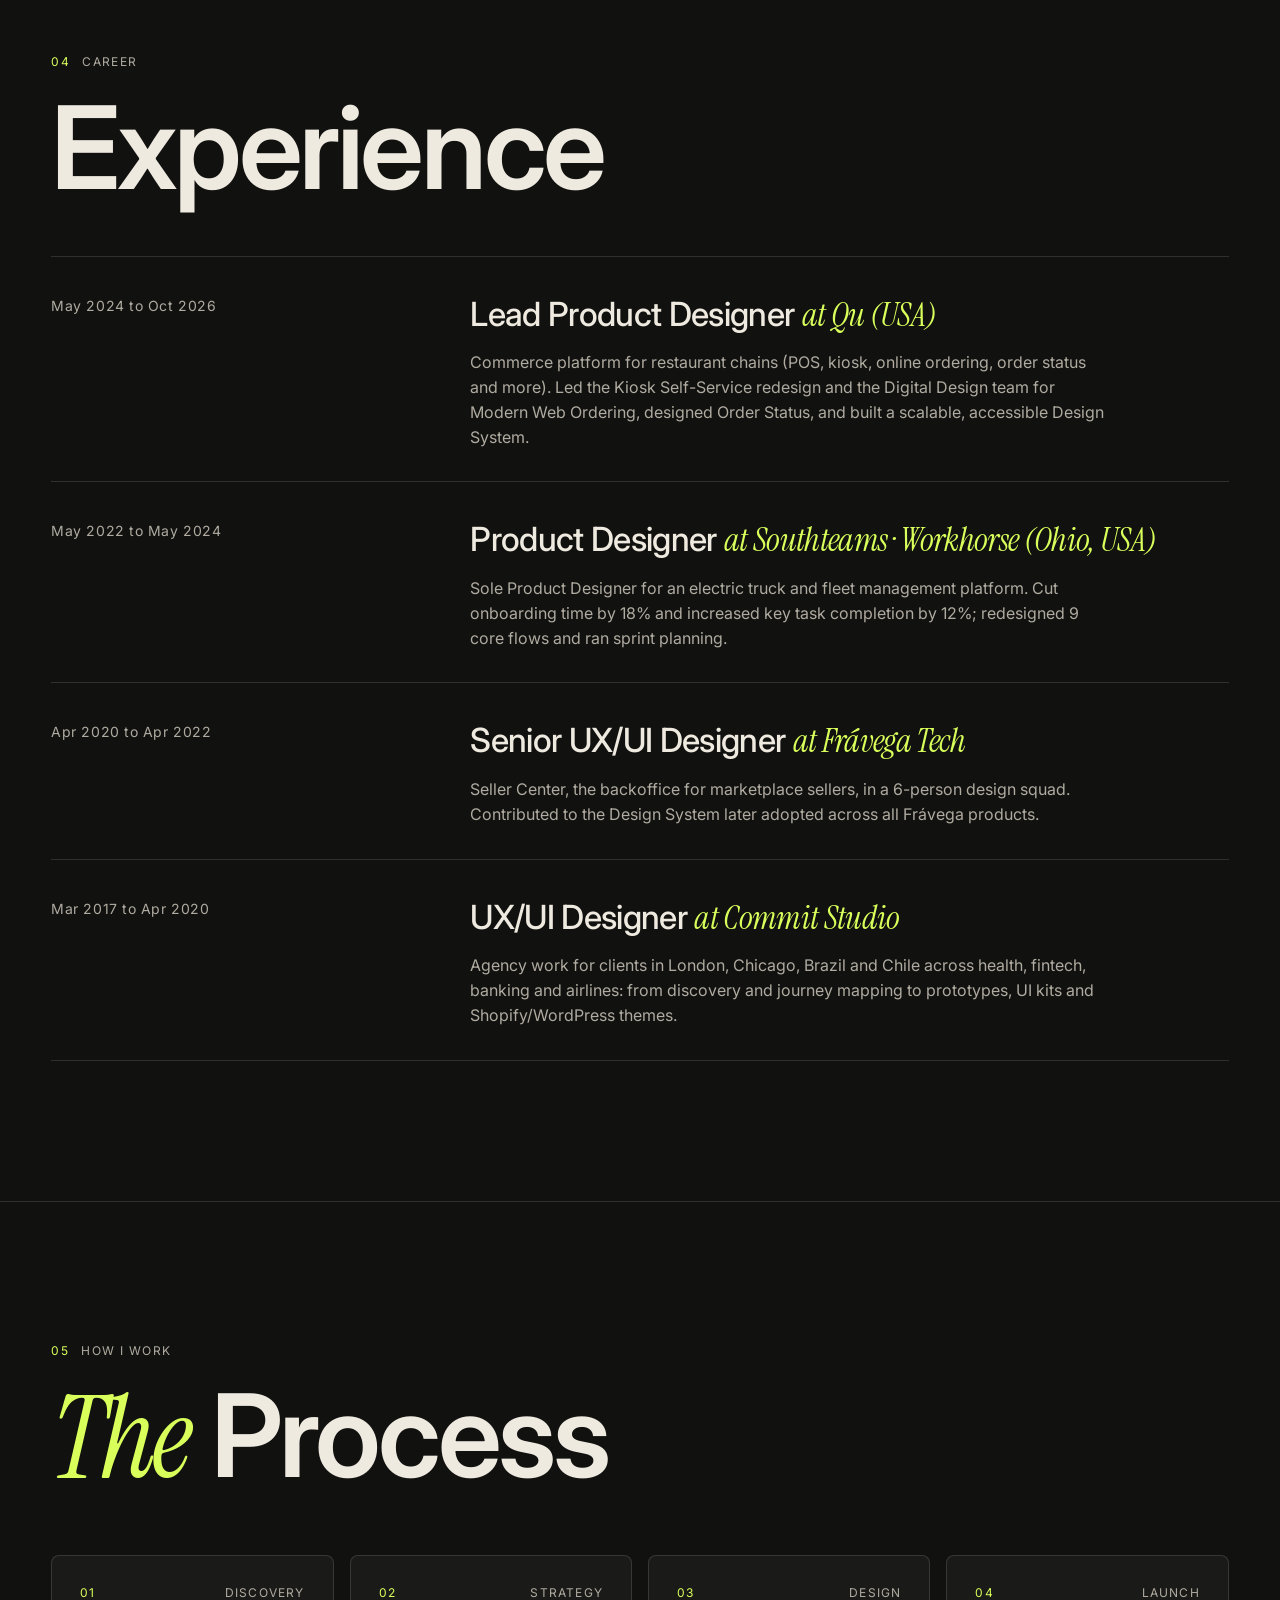
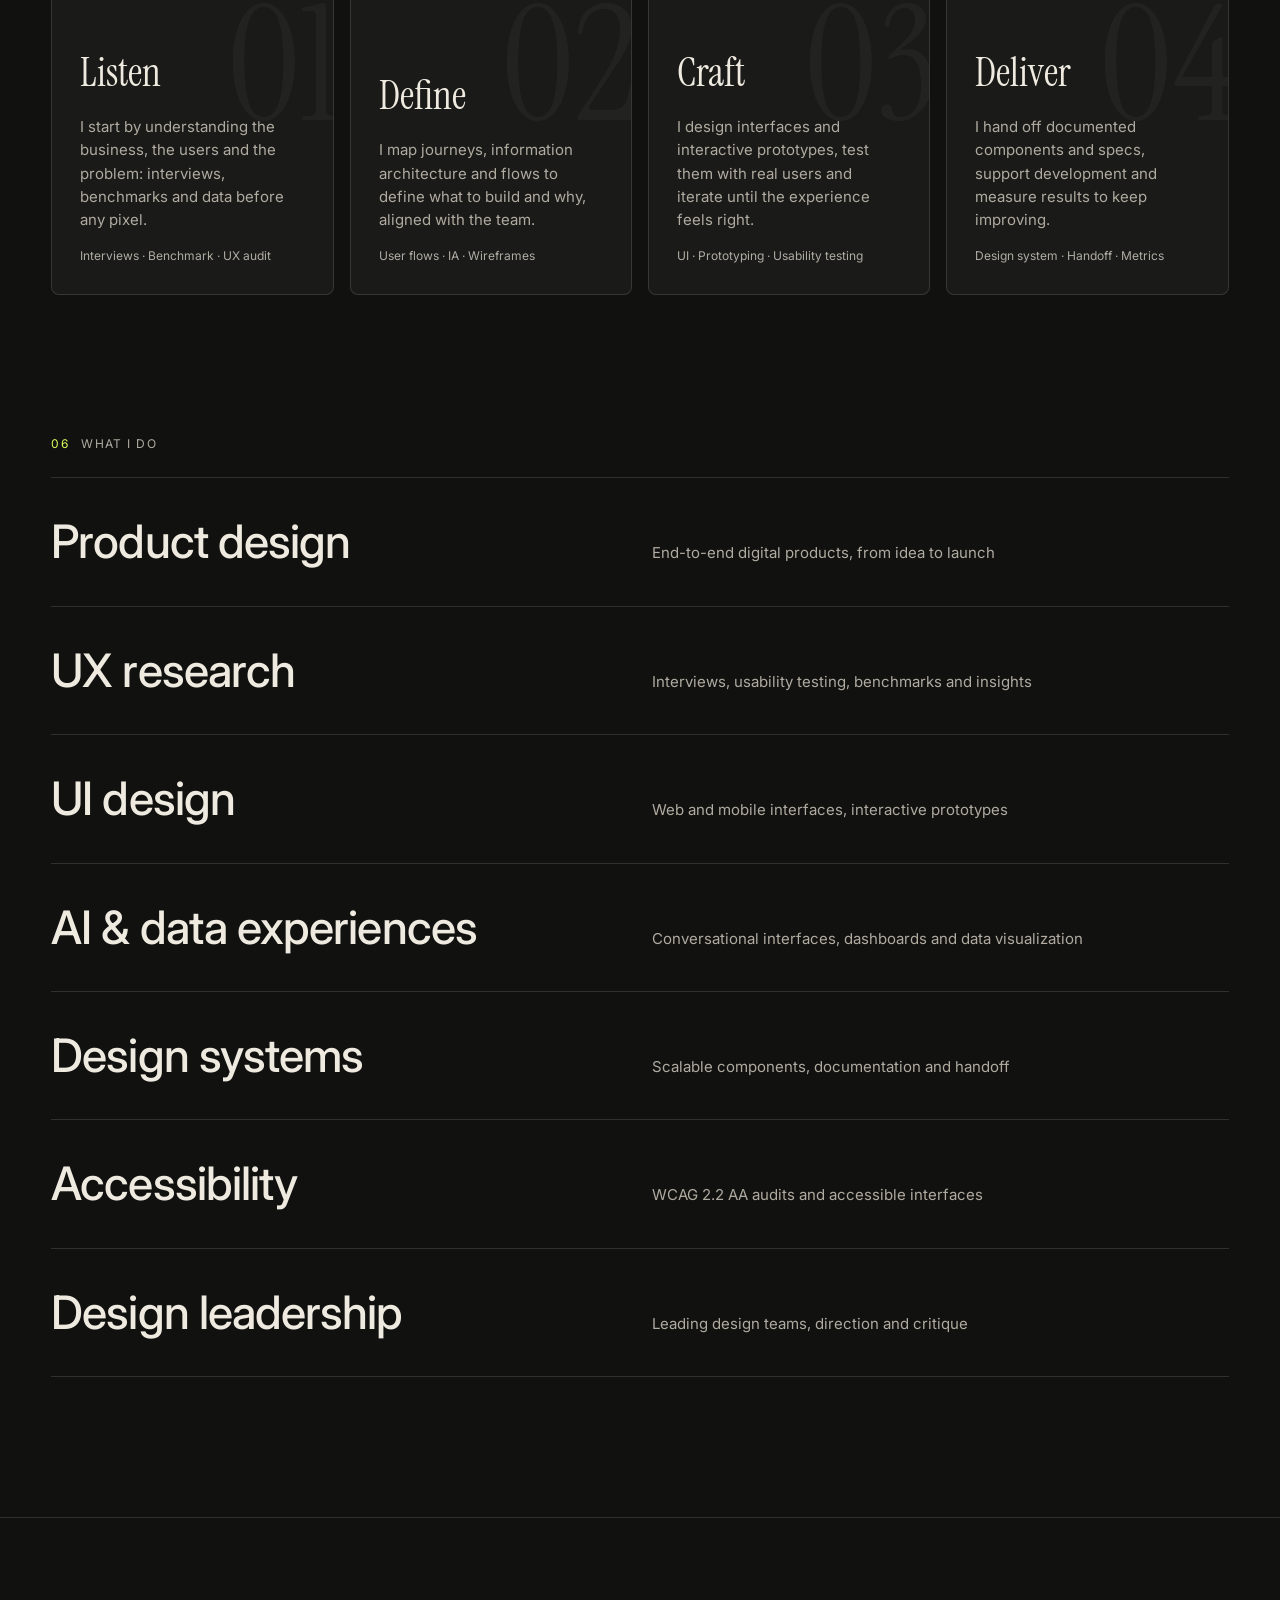
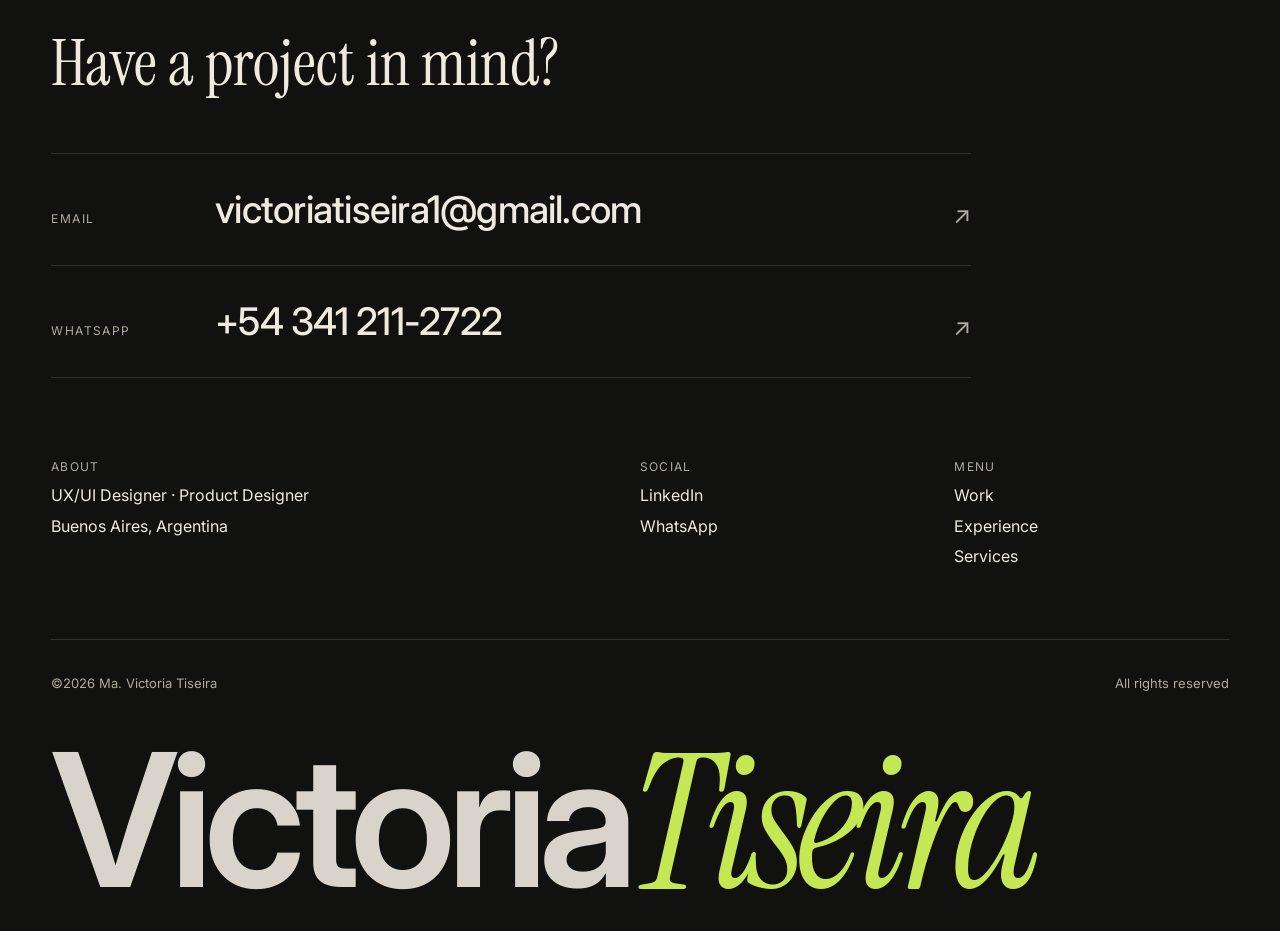
==== commit 57616a31: "Add files via upload" ====
--- a/index.html
+++ b/index.html
@@ -11,7 +11,12 @@
   <meta property="og:type" content="website">
   <meta property="og:title" content="Ma. Victoria Tiseira | UX/UI Designer, Product Designer">
   <meta property="og:description" content="Ma. Victoria Tiseira, UX/UI Designer and Product Designer based in Buenos Aires, with 9+ years designing digital products end to end for teams around the world.">
-  <meta property="og:image" content="https://victoriatiseira.com/img/proyectos/concourse-copilot/cover.jpg">
+  <meta property="og:url" content="https://victoriatiseira.com/">
+  <meta property="og:site_name" content="Ma. Victoria Tiseira">
+  <meta property="og:image" content="https://victoriatiseira.com/img/og.jpg">
+  <meta property="og:image:width" content="1200">
+  <meta property="og:image:height" content="630">
+  <meta name="twitter:image" content="https://victoriatiseira.com/img/og.jpg">
   <meta name="twitter:card" content="summary_large_image">
   <link rel="icon" type="image/svg+xml" href="favicon.svg">
   <link rel="preconnect" href="https://fonts.googleapis.com">
--- a/assets/style.css
+++ b/assets/style.css
@@ -3,7 +3,7 @@
       --bg: #111110;
       --bg-2: #1a1a18;
       --fg: #efeae0;
-      --muted: #8f8a80;
+      --muted: #b0aba0;
       --line: rgba(239, 234, 224, .14);
       --accent: #d9ff5b;
       --serif: "Instrument Serif", Georgia, serif;
@@ -69,6 +69,7 @@
       min-height: 100svh; display: flex; flex-direction: column; justify-content: flex-end;
       padding: 120px var(--gutter) 40px; position: relative; overflow: hidden;
     }
+    @media (max-width: 760px) { .hero { min-height: 0; padding-top: 128px; } }
     .hero__title { margin: 0; line-height: .9; letter-spacing: -.03em; }
     .hero__line { display: block; }
     .hero__line--sans { font-weight: 600; font-size: clamp(56px, 13vw, 200px); }
@@ -277,7 +278,7 @@
     .tbl th, .tbl td { padding: 12px 14px; border-bottom: 1px solid var(--line); text-align: center; }
     .tbl thead th { color: var(--muted); font-weight: 500; font-size: 13px; letter-spacing: .04em; }
     .tbl tbody th { text-align: left; font-weight: 400; }
-    .tbl .yes { color: var(--accent); font-size: 18px; } .tbl .no { color: var(--muted); opacity: .6; }
+    .tbl .yes { color: var(--accent); font-size: 18px; } .tbl .no { color: var(--muted); opacity: .85; }
     @media (max-width: 860px) { .ccards--3, .ccards--4 { --cols: 2; } .dec__notes { grid-template-columns: 1fr; gap: 14px; } }
     @media (max-width: 600px) { .ccards, .shots-grid { grid-template-columns: 1fr; } .case__body { gap: 56px; } }
     .shot--video video { width: 100%; height: auto; display: block; border-radius: 8px; background: #000; box-shadow: 0 1px 0 var(--line), 0 20px 50px rgba(0,0,0,.35); }
@@ -409,3 +410,5 @@
       .about__stats .about__stat strong { font-size: 26px; }
       .about__stats .about__stat { font-size: 12px; }
     }
+
+@media (max-width: 760px) { .hero__line--sans, .hero__line--serif { font-size: 21vw; } }
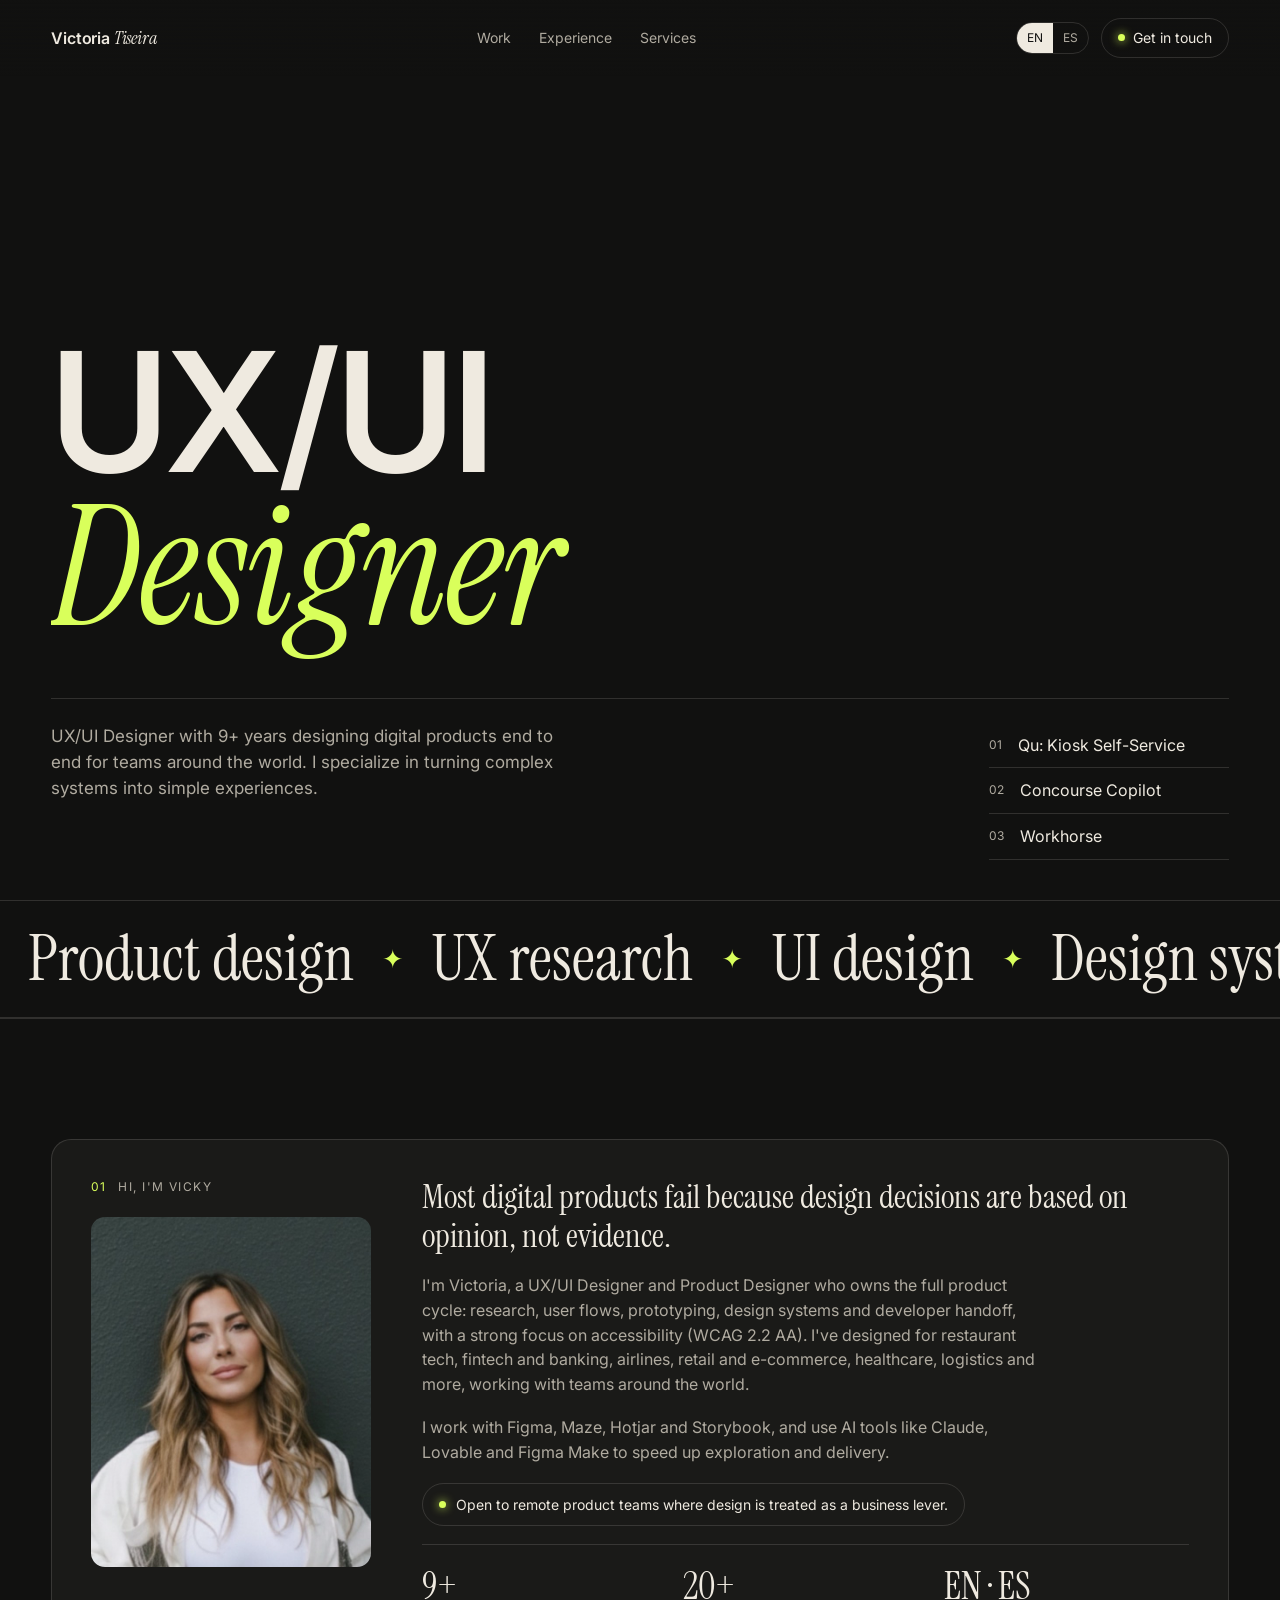
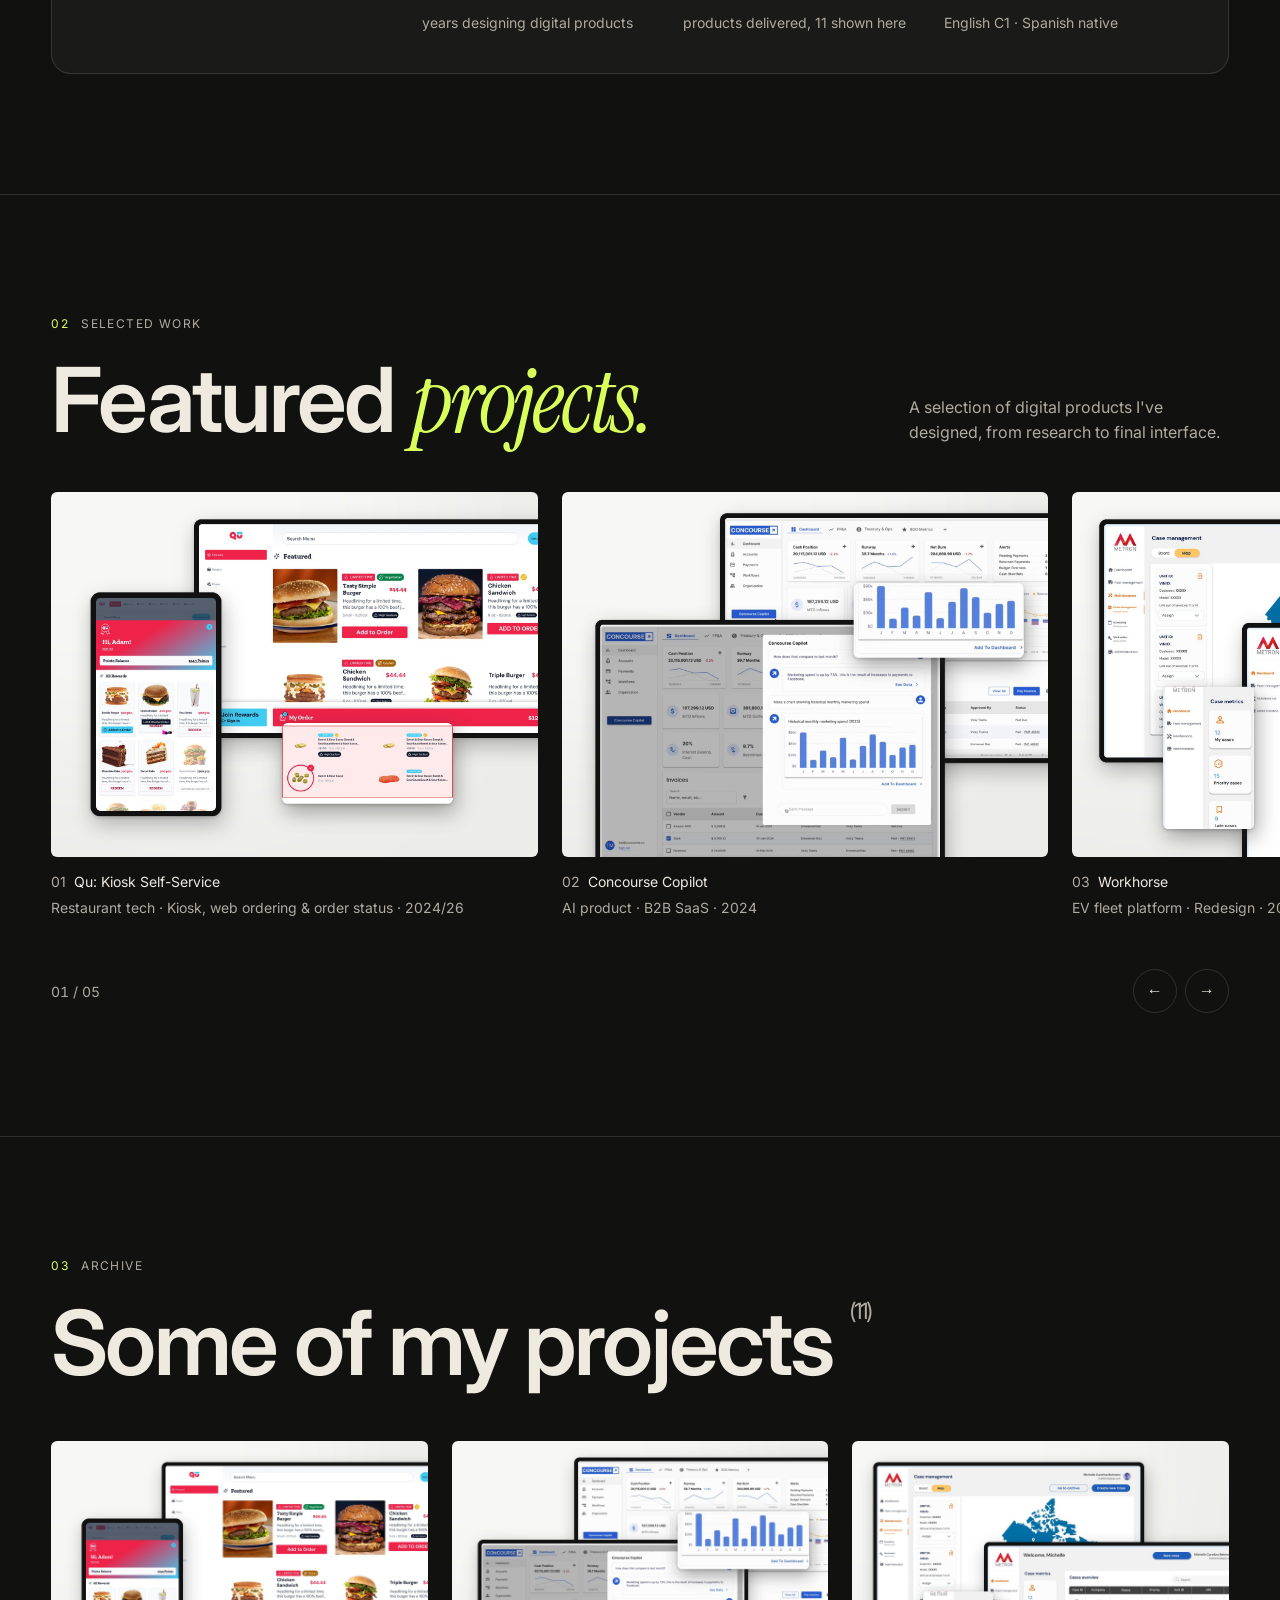
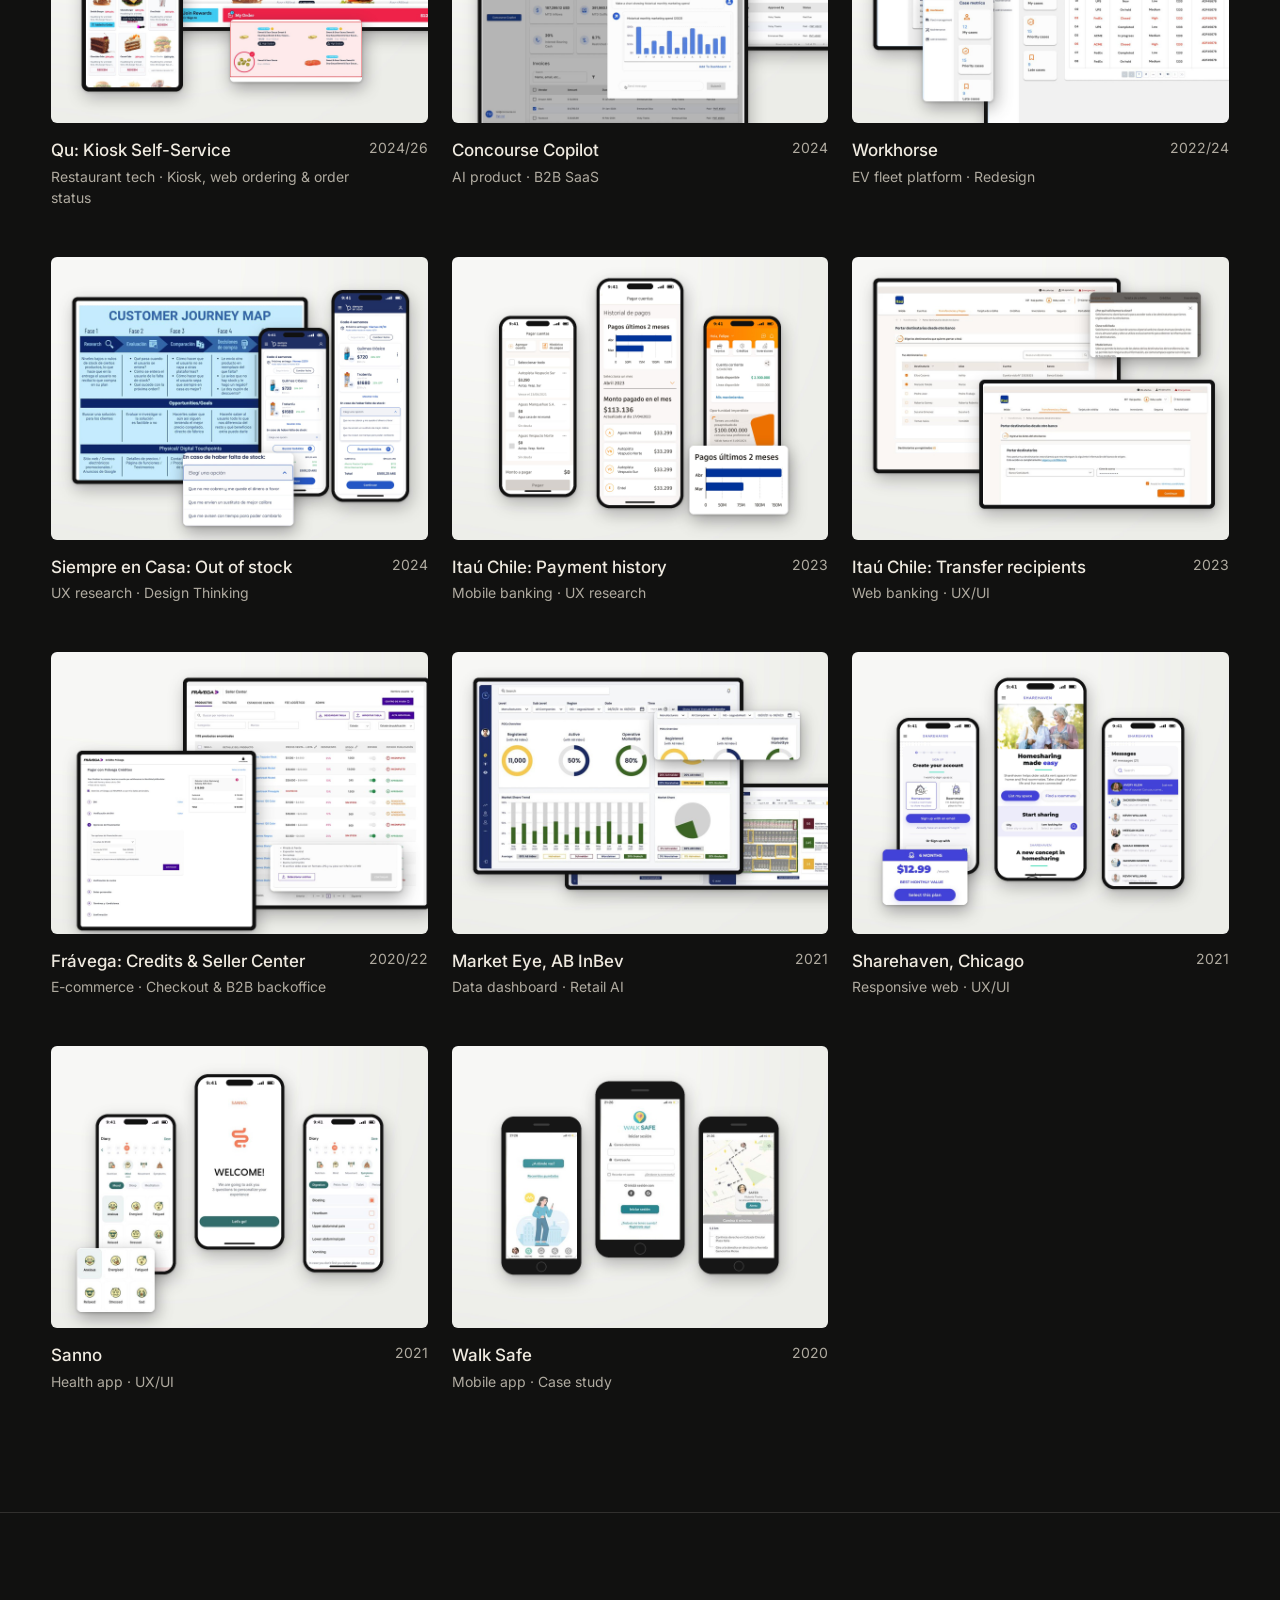
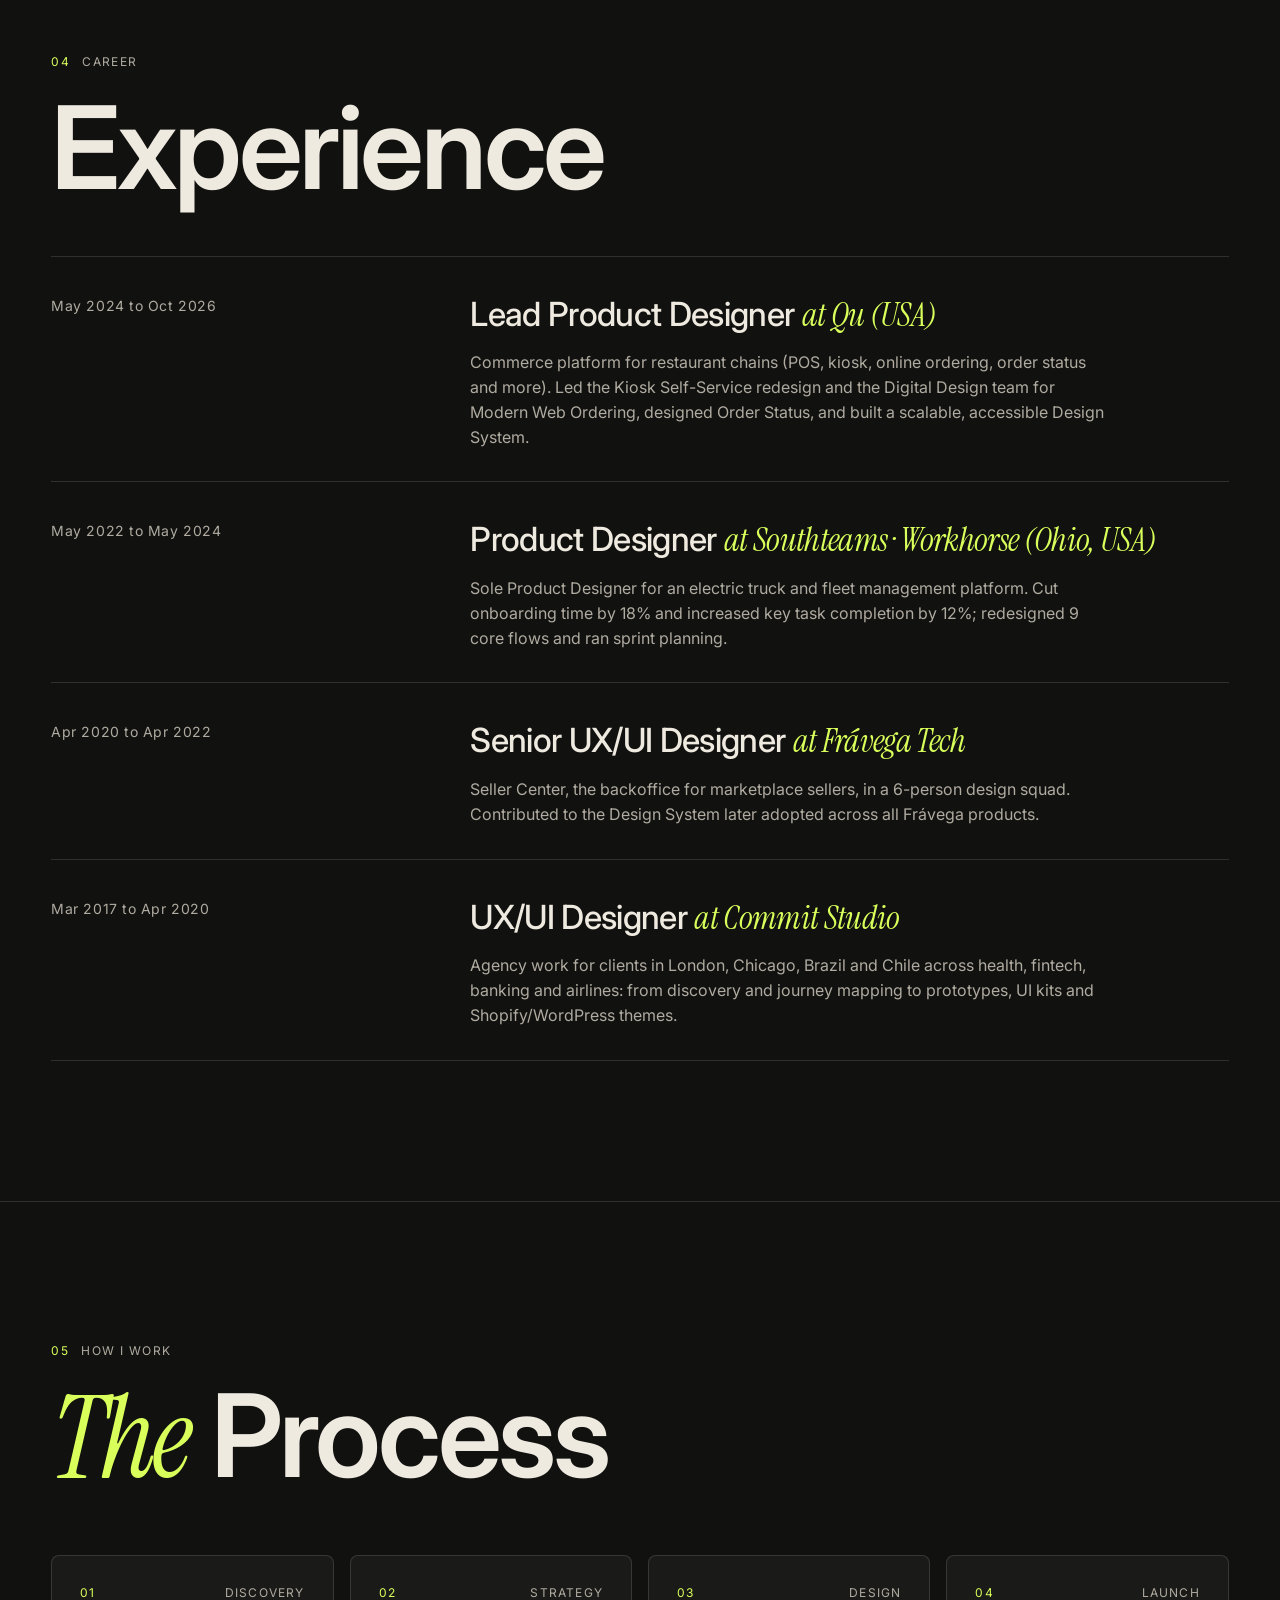
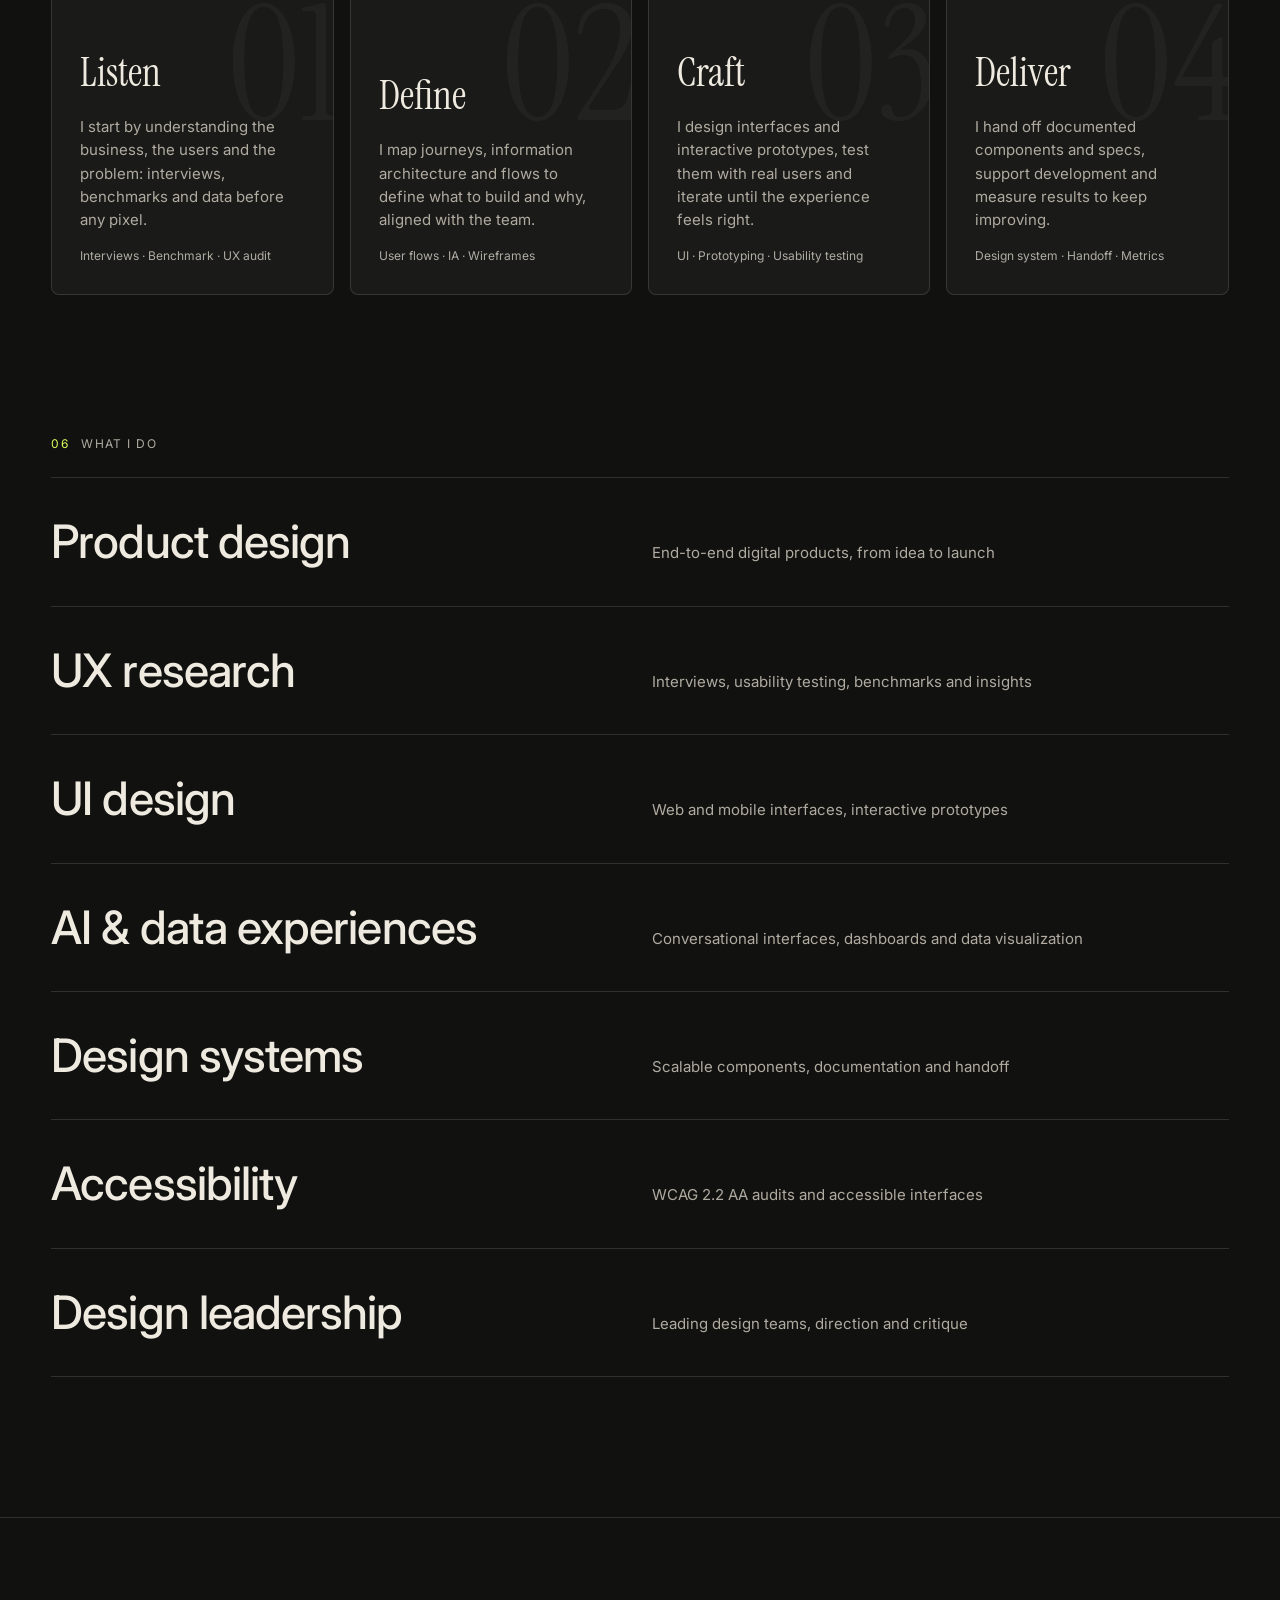
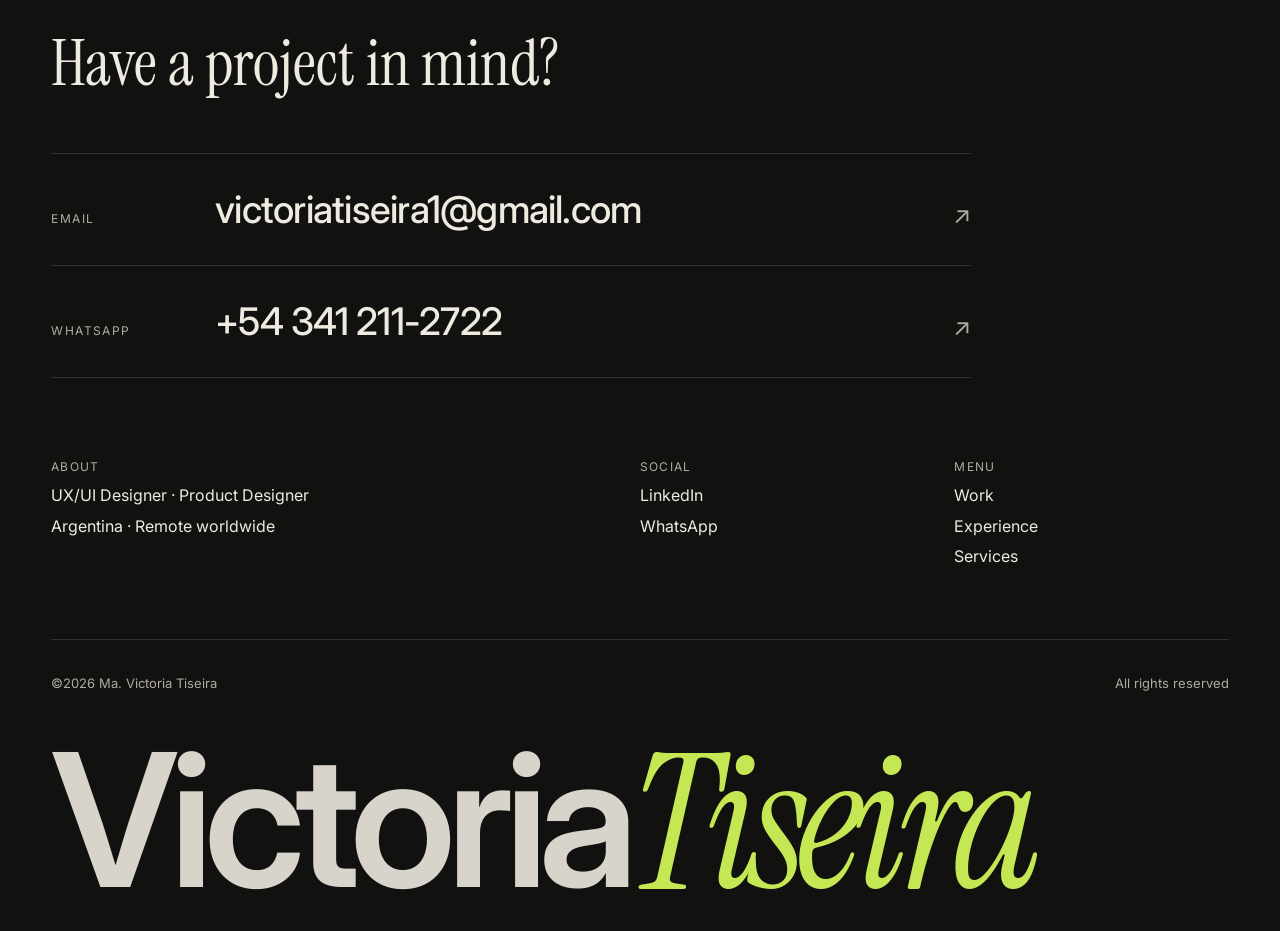
==== commit ff30e7b0: "Add files via upload" ====
--- a/index.html
+++ b/index.html
@@ -4,13 +4,13 @@
   <meta charset="UTF-8">
   <meta name="viewport" content="width=device-width, initial-scale=1.0, viewport-fit=cover">
   <title data-en="Ma. Victoria Tiseira | UX/UI Designer, Product Designer" data-es="Ma. Victoria Tiseira | UX/UI Designer, Product Designer">Ma. Victoria Tiseira | UX/UI Designer, Product Designer</title>
-  <meta name="description" content="Ma. Victoria Tiseira, UX/UI Designer and Product Designer based in Buenos Aires, with 9+ years designing digital products end to end for teams around the world.">
+  <meta name="description" content="Ma. Victoria Tiseira, UX/UI Designer and Product Designer based in Argentina, working remotely, with 9+ years designing digital products end to end for teams around the world.">
   <meta name="author" content="Ma. Victoria Tiseira">
   <link rel="canonical" href="https://victoriatiseira.com/">
   <meta name="theme-color" content="#111110">
   <meta property="og:type" content="website">
   <meta property="og:title" content="Ma. Victoria Tiseira | UX/UI Designer, Product Designer">
-  <meta property="og:description" content="Ma. Victoria Tiseira, UX/UI Designer and Product Designer based in Buenos Aires, with 9+ years designing digital products end to end for teams around the world.">
+  <meta property="og:description" content="Ma. Victoria Tiseira, UX/UI Designer and Product Designer based in Argentina, working remotely, with 9+ years designing digital products end to end for teams around the world.">
   <meta property="og:url" content="https://victoriatiseira.com/">
   <meta property="og:site_name" content="Ma. Victoria Tiseira">
   <meta property="og:image" content="https://victoriatiseira.com/img/og.jpg">
@@ -53,7 +53,7 @@
   <main id="top">
     <section class="hero" id="hero">
       <h1 class="hero__title">
-        <span class="sr-only">Ma. Victoria Tiseira, UX/UI Designer and Product Designer based in Buenos Aires, Argentina</span>
+        <span class="sr-only">Ma. Victoria Tiseira, UX/UI Designer and Product Designer based in Argentina, working remotely</span>
         <span class="hero__line hero__line--sans" aria-hidden="true" data-split>UX/UI</span>
         <span class="hero__line hero__line--serif" aria-hidden="true" data-split>Designer</span>
       </h1>
@@ -348,7 +348,7 @@
       <div class="footer__col">
         <p class="en footer__col-title">About</p><p class="es footer__col-title">Sobre mí</p>
         <p>UX/UI Designer · Product Designer</p>
-        <p>Buenos Aires, Argentina</p>
+        <p class="en">Argentina · Remote worldwide</p><p class="es">Argentina · Remoto para todo el mundo</p>
       </div>
       <nav class="footer__col" aria-label="Social">
         <p class="en footer__col-title">Social</p><p class="es footer__col-title">Redes</p>
--- a/assets/style.css
+++ b/assets/style.css
@@ -34,6 +34,13 @@
       display: flex; align-items: center; justify-content: space-between; gap: 16px;
       padding: 18px var(--gutter);
       background: linear-gradient(var(--bg), rgba(17,17,16,0));
+      transition: background .3s, box-shadow .3s, padding .3s;
+    }
+    .nav.is-scrolled {
+      background: rgba(17,17,16,.97);
+      -webkit-backdrop-filter: blur(14px) saturate(140%); backdrop-filter: blur(14px) saturate(140%);
+      box-shadow: 0 1px 0 var(--line);
+      padding-top: 12px; padding-bottom: 12px;
     }
     .nav__brand { font-weight: 600; letter-spacing: -.01em; }
     .nav__brand em { font-family: var(--serif); font-weight: 400; font-size: 1.15em; }
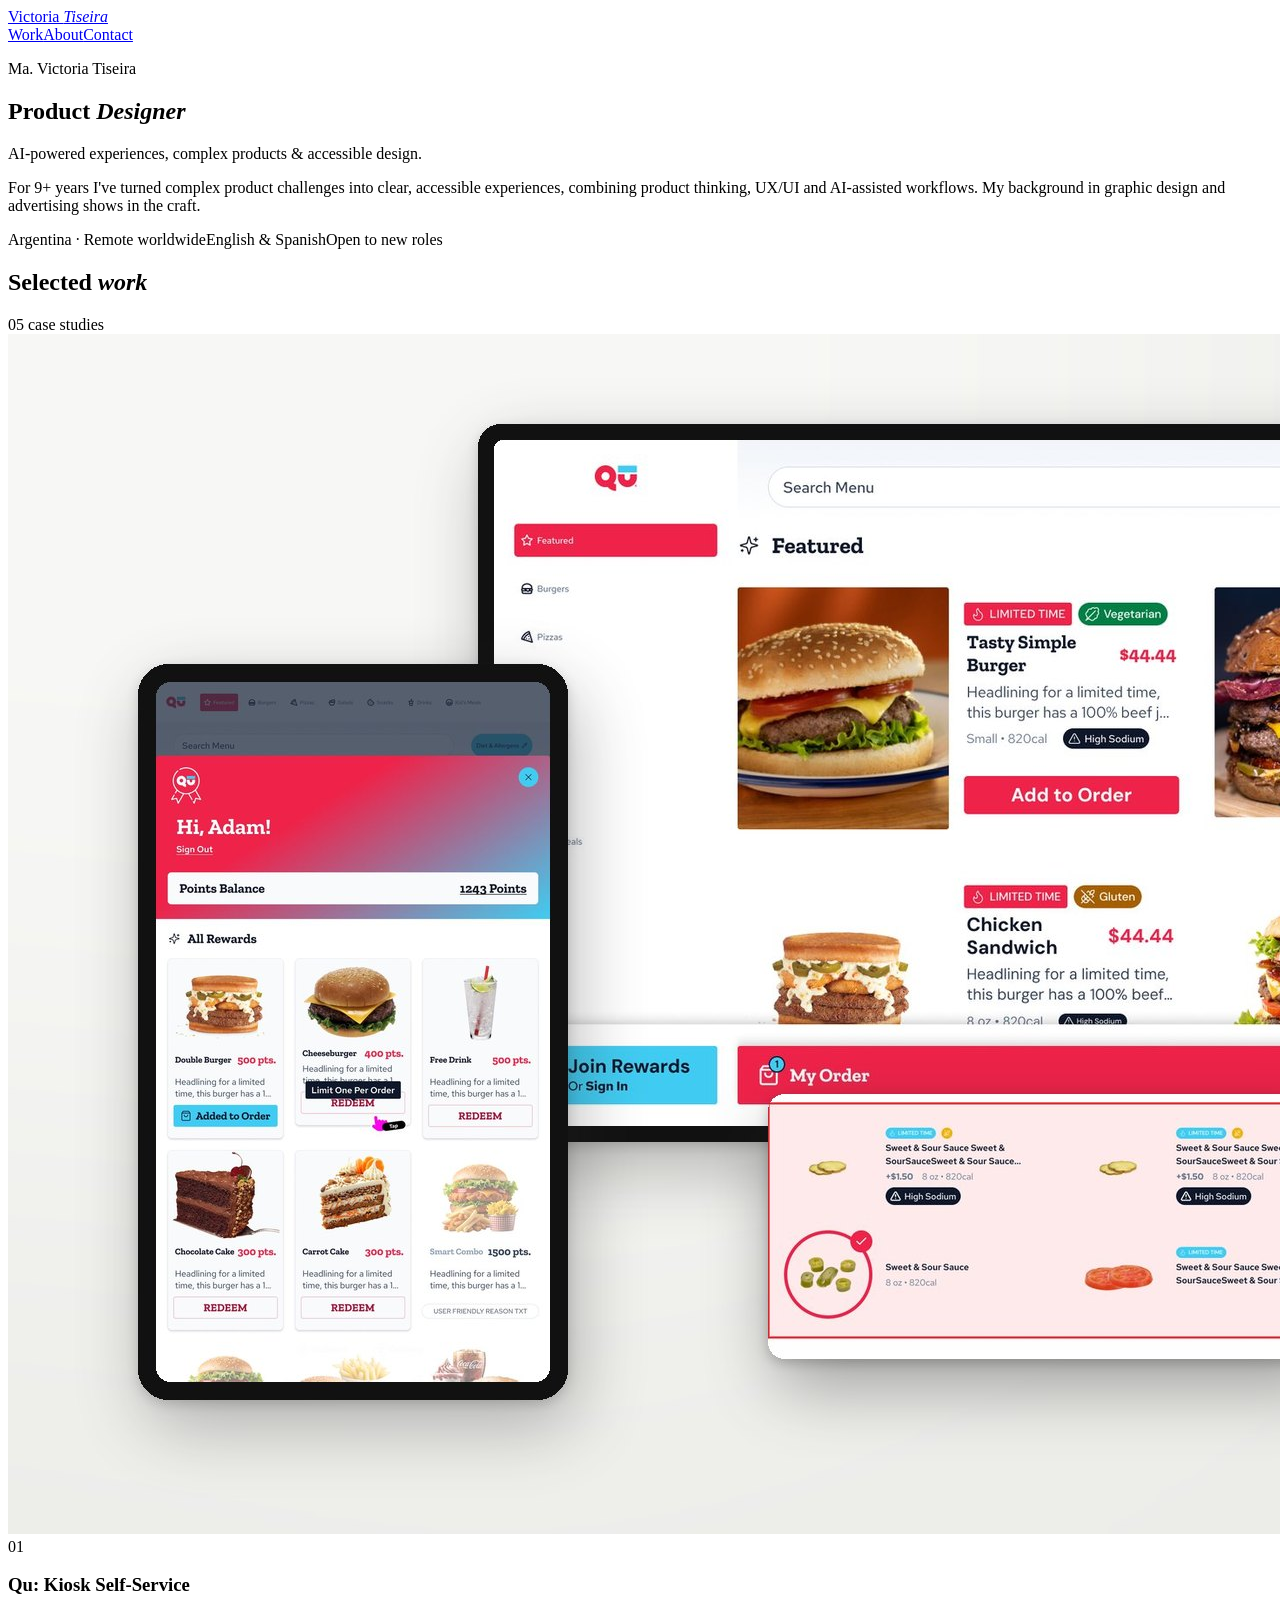
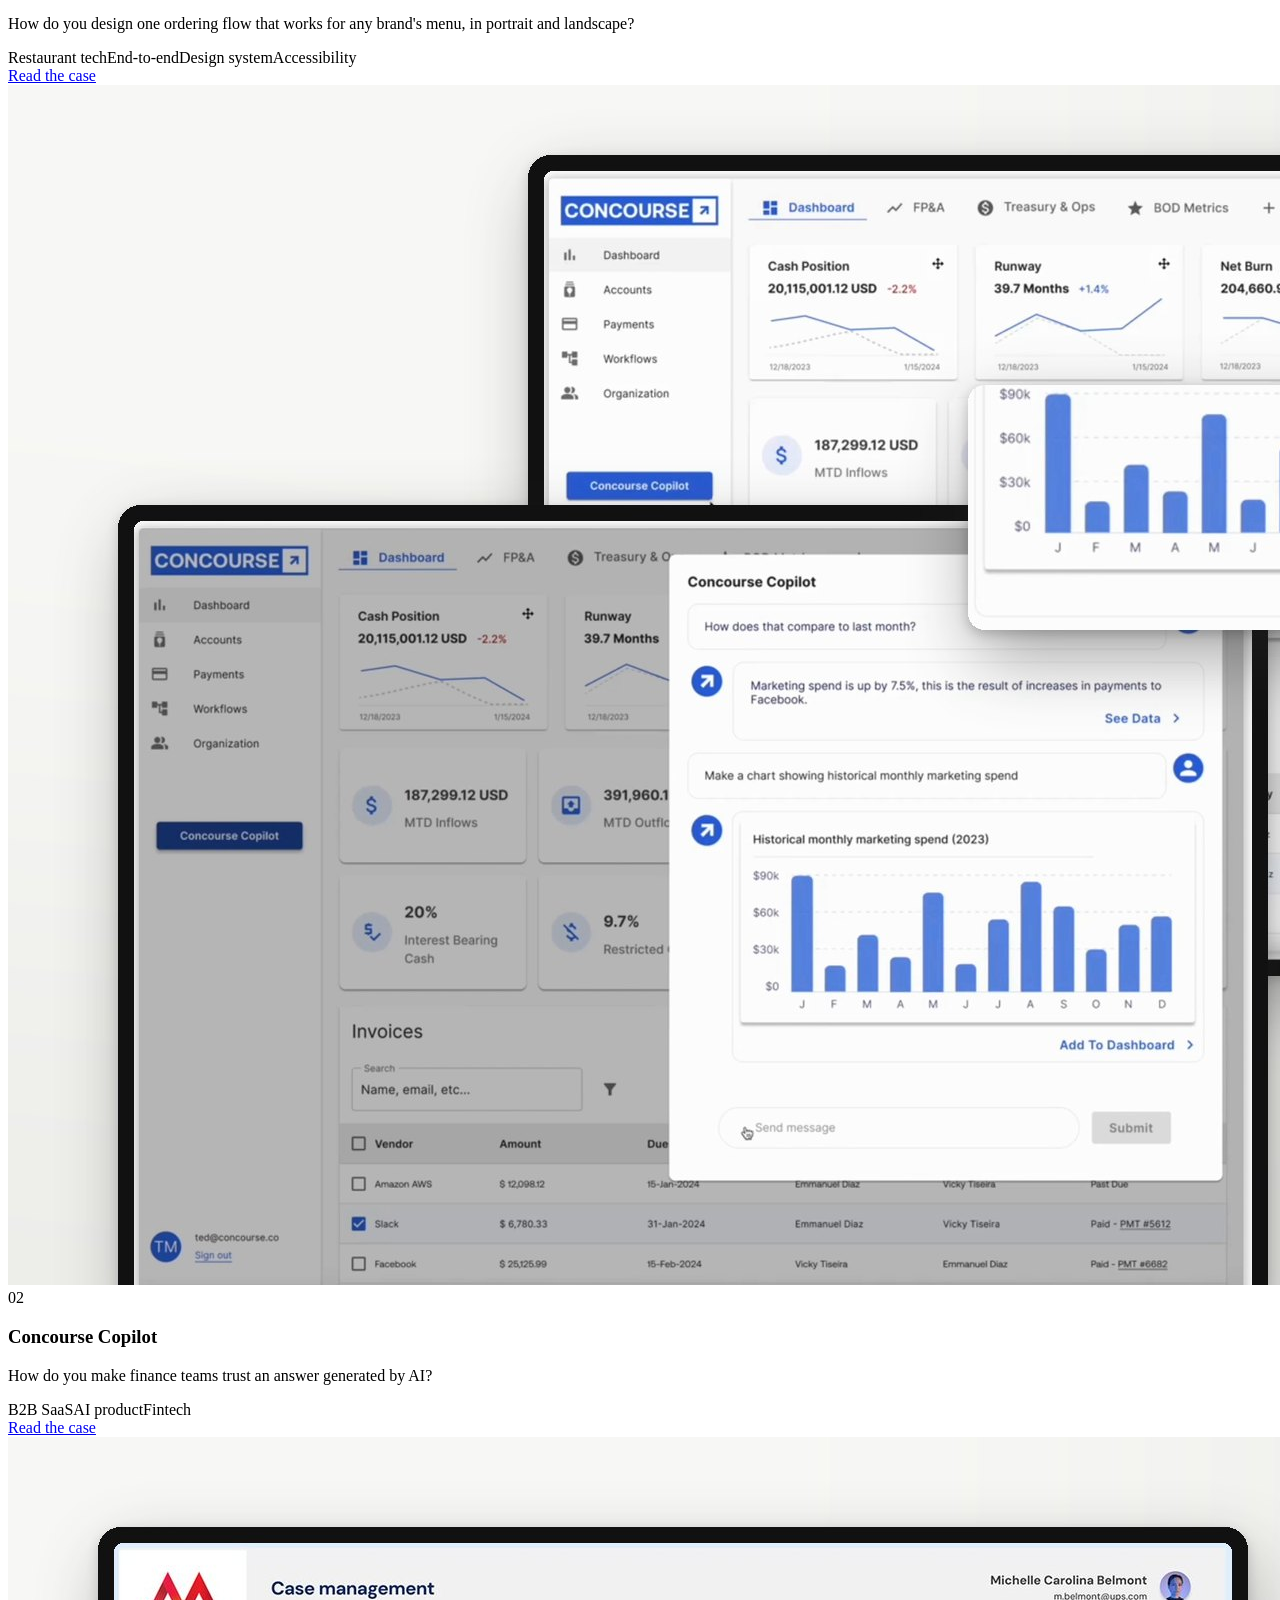
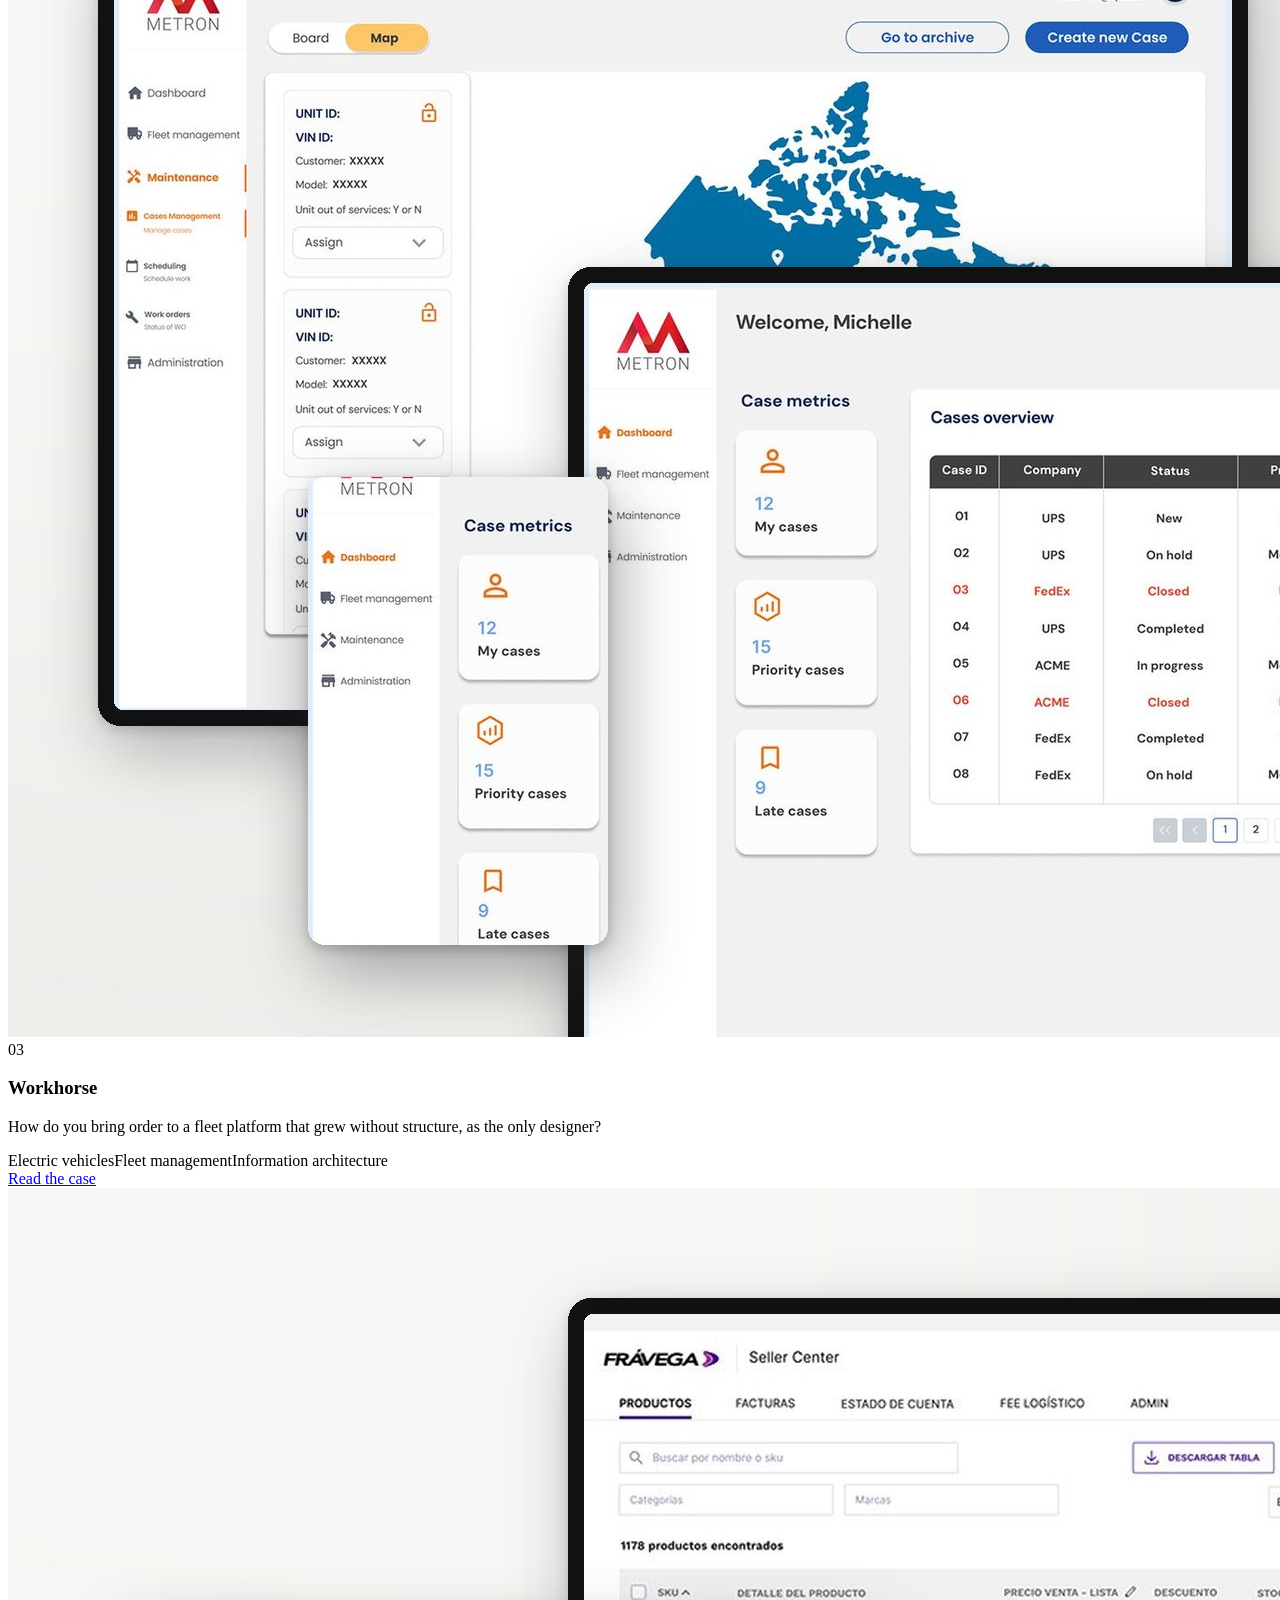
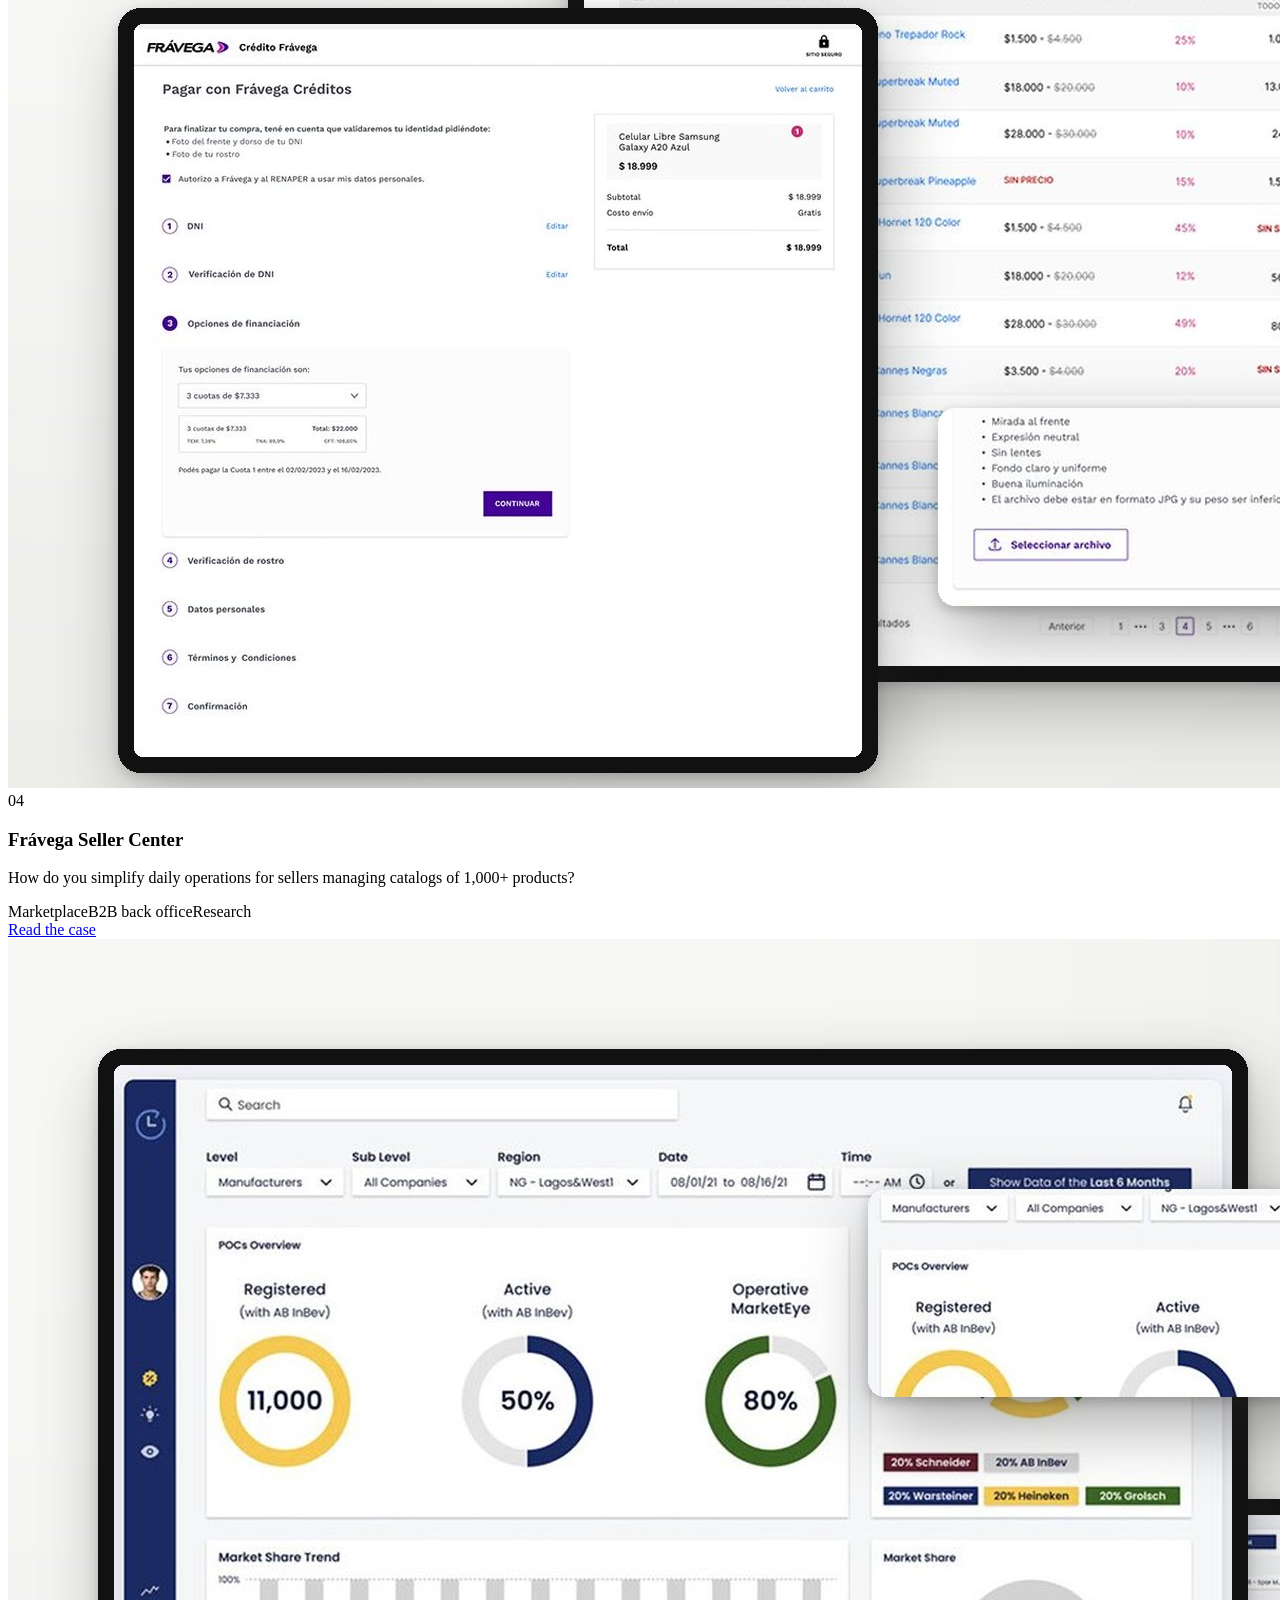
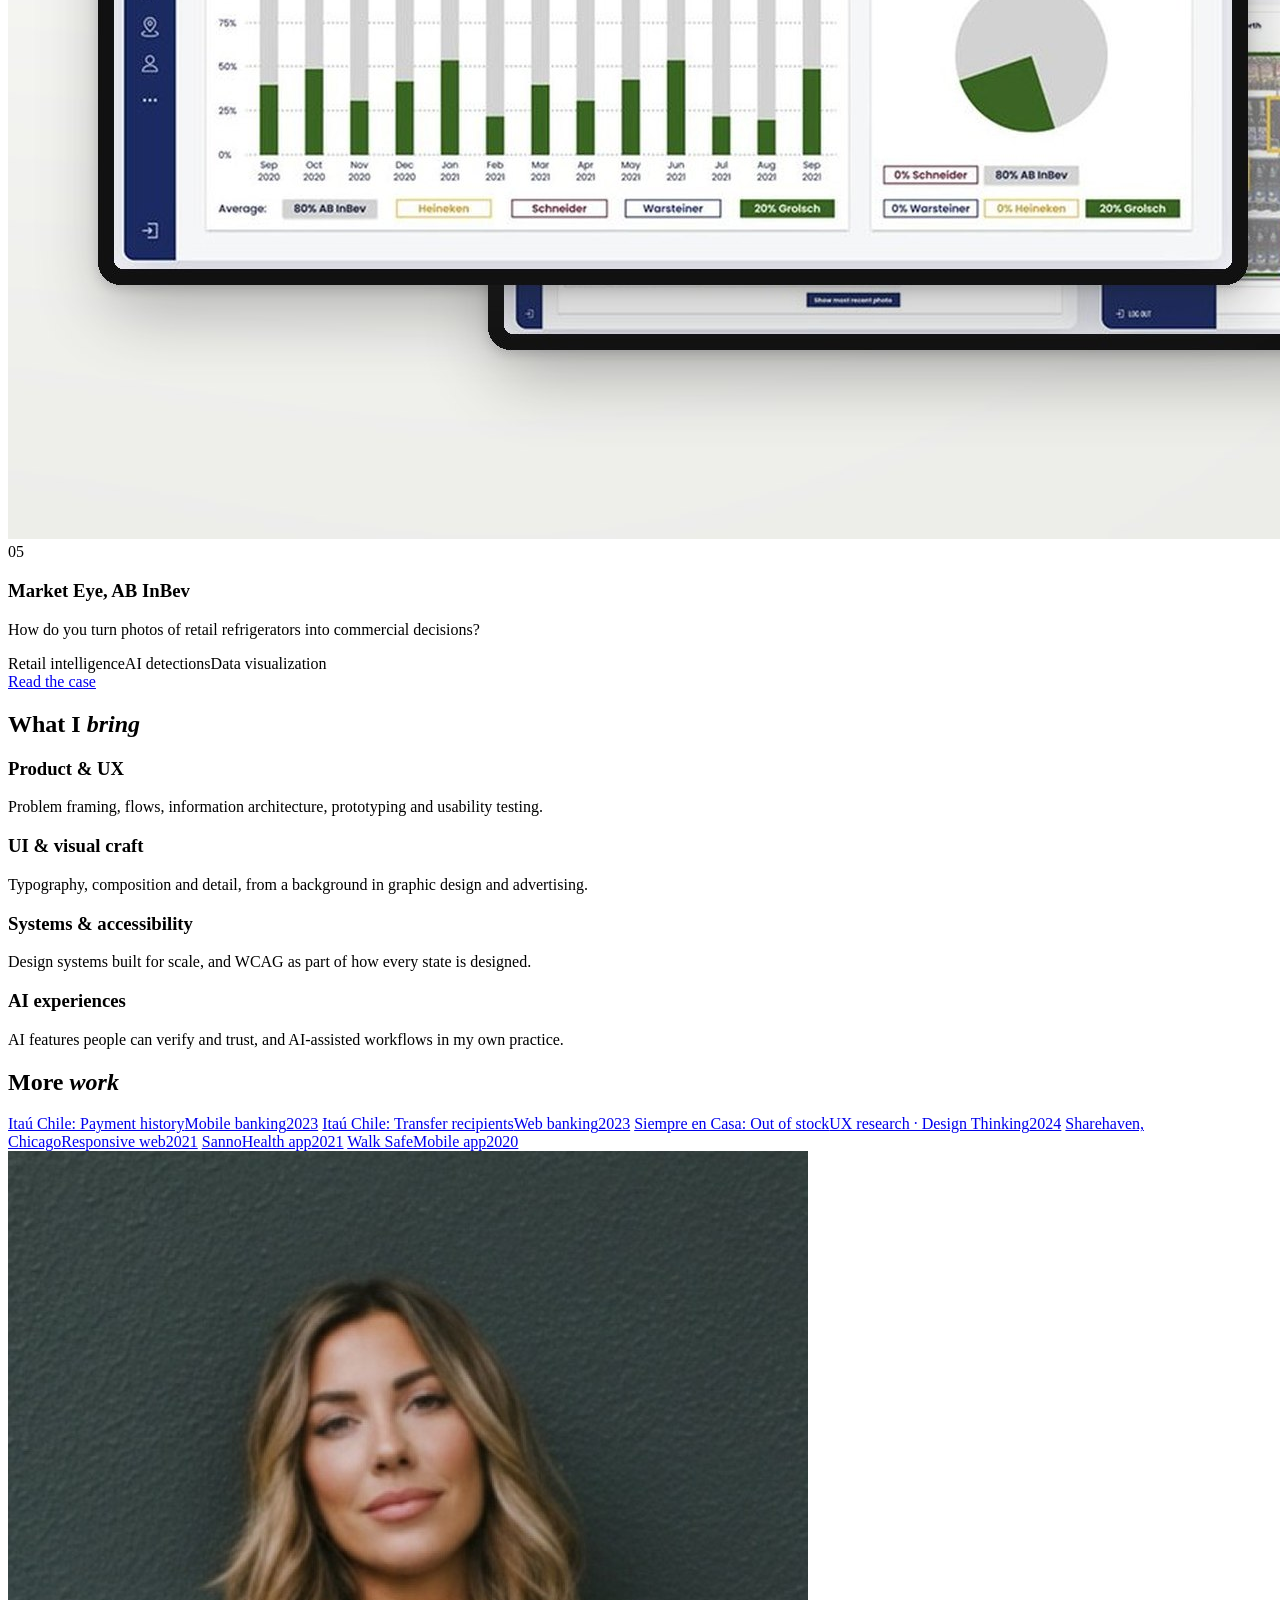
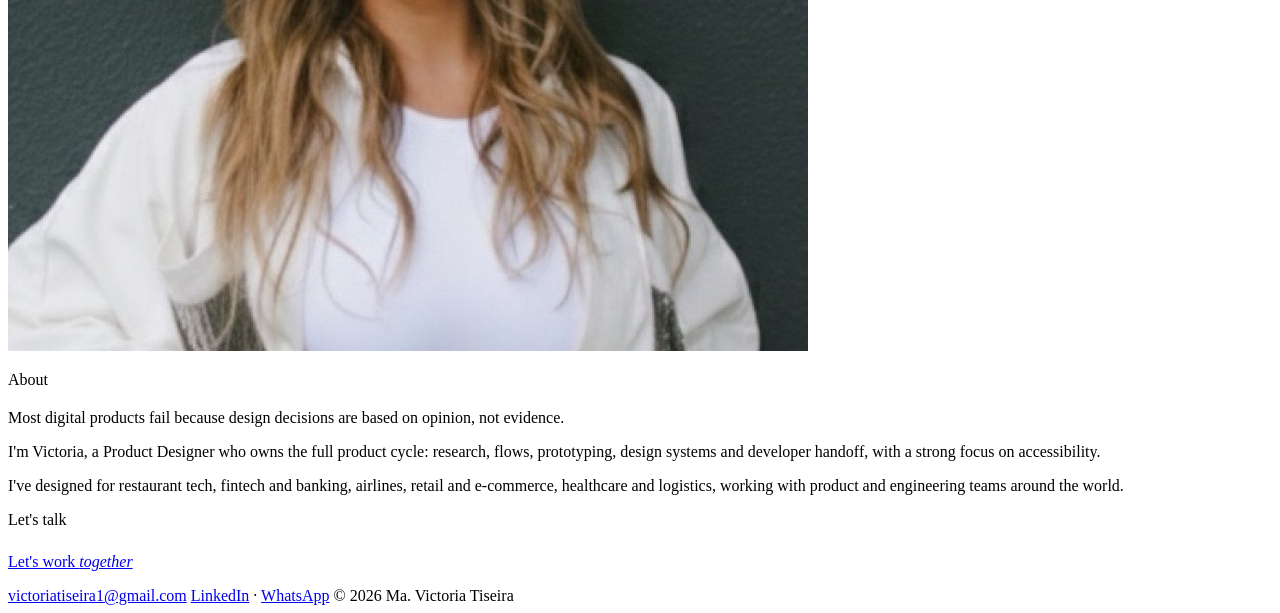
==== commit 78a69565: "Add files via upload" ====
--- a/index.html
+++ b/index.html
@@ -1,373 +1,153 @@
 <!DOCTYPE html>
-<html lang="en" data-lang="en">
+<html lang="en">
 <head>
   <meta charset="UTF-8">
-  <meta name="viewport" content="width=device-width, initial-scale=1.0, viewport-fit=cover">
-  <title data-en="Ma. Victoria Tiseira | UX/UI Designer, Product Designer" data-es="Ma. Victoria Tiseira | UX/UI Designer, Product Designer">Ma. Victoria Tiseira | UX/UI Designer, Product Designer</title>
-  <meta name="description" content="Ma. Victoria Tiseira, UX/UI Designer and Product Designer based in Argentina, working remotely, with 9+ years designing digital products end to end for teams around the world.">
-  <meta name="author" content="Ma. Victoria Tiseira">
+  <meta name="viewport" content="width=device-width, initial-scale=1.0">
+  <title>Ma. Victoria Tiseira | Product Designer</title>
+  <meta name="description" content="Product Designer focused on AI-powered experiences, complex products and accessible design. 9+ years, based in Argentina, working remotely.">
   <link rel="canonical" href="https://victoriatiseira.com/">
+  <meta property="og:type" content="website">
+  <meta property="og:site_name" content="Ma. Victoria Tiseira">
+  <meta property="og:title" content="Ma. Victoria Tiseira | Product Designer">
+  <meta property="og:description" content="Product Designer focused on AI-powered experiences, complex products and accessible design. 9+ years, based in Argentina, working remotely.">
+  <meta property="og:url" content="https://victoriatiseira.com/">
+  <meta property="og:image" content="https://victoriatiseira.com/img/og.jpg">
+  <meta name="twitter:card" content="summary_large_image">
   <meta name="theme-color" content="#111110">
-  <meta property="og:type" content="website">
-  <meta property="og:title" content="Ma. Victoria Tiseira | UX/UI Designer, Product Designer">
-  <meta property="og:description" content="Ma. Victoria Tiseira, UX/UI Designer and Product Designer based in Argentina, working remotely, with 9+ years designing digital products end to end for teams around the world.">
-  <meta property="og:url" content="https://victoriatiseira.com/">
-  <meta property="og:site_name" content="Ma. Victoria Tiseira">
-  <meta property="og:image" content="https://victoriatiseira.com/img/og.jpg">
-  <meta property="og:image:width" content="1200">
-  <meta property="og:image:height" content="630">
-  <meta name="twitter:image" content="https://victoriatiseira.com/img/og.jpg">
-  <meta name="twitter:card" content="summary_large_image">
   <link rel="icon" type="image/svg+xml" href="favicon.svg">
-  <link rel="preconnect" href="https://fonts.googleapis.com">
-  <link rel="preconnect" href="https://fonts.gstatic.com" crossorigin>
+  <link rel="preconnect" href="https://fonts.googleapis.com"><link rel="preconnect" href="https://fonts.gstatic.com" crossorigin>
   <link href="https://fonts.googleapis.com/css2?family=Instrument+Serif:ital@0;1&family=Inter:wght@400;500;600&display=swap" rel="stylesheet">
-  <link rel="stylesheet" href="assets/style.css">
-  <script>(function(){var l=null;try{l=new URLSearchParams(location.search).get("lang")||localStorage.getItem("lang")}catch(e){}if(l!=="es"&&l!=="en"){var n=(navigator.languages&&navigator.languages[0])||navigator.language||"en";l=/^es/i.test(n)?"es":"en"}document.documentElement.dataset.lang=l;document.documentElement.lang=l})();</script>
+  <link rel="stylesheet" href="assets/v2.css">
 </head>
 <body>
-
-  <header class="nav" id="nav">
-    <a class="nav__brand" href="#top">Victoria <em>Tiseira</em></a>
-    <nav class="nav__links" aria-label="Main navigation">
-      <a href="#work"><span class="en">Work</span><span class="es">Trabajos</span></a>
-      <a href="#experience"><span class="en">Experience</span><span class="es">Experiencia</span></a>
-      <a href="#services"><span class="en">Services</span><span class="es">Servicios</span></a>
-    </nav>
-    <div class="nav__right">
-      <div class="lang" role="group" aria-label="Language">
-        <button type="button" data-set-lang="en" aria-pressed="true">EN</button>
-        <button type="button" data-set-lang="es" aria-pressed="false">ES</button>
-      </div>
-      <a class="nav__cta" href="#contact"><span class="dot"></span><span class="en">Get in touch</span><span class="es">Contacto</span></a>
-      <button class="nav__burger" id="navBurger" type="button" aria-label="Menu" aria-expanded="false" aria-controls="mobileMenu"><span></span><span></span></button>
+  <header class="nav">
+    <div class="wrap">
+      <a class="nav__brand" href="index.html">Victoria <em>Tiseira</em></a>
+      <nav class="nav__links" aria-label="Main">
+        <a href="#work">Work</a><a href="#about">About</a><a href="#contact">Contact</a>
+      </nav>
     </div>
   </header>
-  <div class="mnav" id="mobileMenu" aria-hidden="true">
-    <a href="#work"><i>01</i><span class="en">Work</span><span class="es">Trabajos</span></a>
-    <a href="#experience"><i>02</i><span class="en">Experience</span><span class="es">Experiencia</span></a>
-    <a href="#services"><i>03</i><span class="en">Services</span><span class="es">Servicios</span></a>
-    <a href="#contact"><i>04</i><span class="en">Get in touch</span><span class="es">Contacto</span></a>
-  </div>
 
-  <main id="top">
-    <section class="hero" id="hero">
-      <h1 class="hero__title">
-        <span class="sr-only">Ma. Victoria Tiseira, UX/UI Designer and Product Designer based in Argentina, working remotely</span>
-        <span class="hero__line hero__line--sans" aria-hidden="true" data-split>UX/UI</span>
-        <span class="hero__line hero__line--serif" aria-hidden="true" data-split>Designer</span>
-      </h1>
-      <div class="hero__aside">
-        <div data-reveal>
-          <p class="en hero__desc">UX/UI Designer with 9+ years designing digital products end to end for teams around the world. I specialize in turning complex systems into simple experiences.</p><p class="es hero__desc">UX/UI Designer con más de 9 años diseñando productos digitales de punta a punta para equipos de todo el mundo. Me especializo en convertir sistemas complejos en experiencias simples.</p>
-        </div>
-        <ul class="hero__index">
-          <li><a href="proyectos/qu.html"><i>01</i><span class="en">Qu: Kiosk Self-Service</span><span class="es">Qu: Kiosco de autoservicio</span></a></li><li><a href="proyectos/concourse-copilot.html"><i>02</i><span class="en">Concourse Copilot</span><span class="es">Concourse Copilot</span></a></li><li><a href="proyectos/workhorse.html"><i>03</i><span class="en">Workhorse</span><span class="es">Workhorse</span></a></li>
-        </ul>
+  <main>
+    <section class="hero">
+      <div class="wrap grid">
+        <p class="hero__name label">Ma. Victoria Tiseira</p>
+        <h1 class="hero__title">Product <i>Designer</i></h1>
+        <p class="hero__sub">AI-powered experiences, complex products &amp; accessible design.</p>
+        <p class="hero__intro">For 9+ years I've turned complex product challenges into clear, accessible experiences, combining product thinking, UX/UI and AI-assisted workflows. My background in graphic design and advertising shows in the craft.</p>
+        <div class="hero__meta"><span>Argentina · Remote worldwide</span><span>English &amp; Spanish</span><span>Open to new roles</span></div>
       </div>
     </section>
 
-    <div class="marquee" aria-hidden="true"><div class="marquee__track"><span class="marquee__item"><span class="en">Product design</span><span class="es">Diseño de producto</span></span><span class="marquee__star">✦</span><span class="marquee__item"><span class="en">UX research</span><span class="es">Investigación UX</span></span><span class="marquee__star">✦</span><span class="marquee__item"><span class="en">UI design</span><span class="es">Diseño UI</span></span><span class="marquee__star">✦</span><span class="marquee__item"><span class="en">Design systems</span><span class="es">Design systems</span></span><span class="marquee__star">✦</span><span class="marquee__item"><span class="en">Accessibility</span><span class="es">Accesibilidad</span></span><span class="marquee__star">✦</span><span class="marquee__item"><span class="en">AI experiences</span><span class="es">Experiencias con IA</span></span><span class="marquee__star">✦</span><span class="marquee__item"><span class="en">Prototyping</span><span class="es">Prototipado</span></span><span class="marquee__star">✦</span><span class="marquee__item"><span class="en">Product design</span><span class="es">Diseño de producto</span></span><span class="marquee__star">✦</span><span class="marquee__item"><span class="en">UX research</span><span class="es">Investigación UX</span></span><span class="marquee__star">✦</span><span class="marquee__item"><span class="en">UI design</span><span class="es">Diseño UI</span></span><span class="marquee__star">✦</span><span class="marquee__item"><span class="en">Design systems</span><span class="es">Design systems</span></span><span class="marquee__star">✦</span><span class="marquee__item"><span class="en">Accessibility</span><span class="es">Accesibilidad</span></span><span class="marquee__star">✦</span><span class="marquee__item"><span class="en">AI experiences</span><span class="es">Experiencias con IA</span></span><span class="marquee__star">✦</span><span class="marquee__item"><span class="en">Prototyping</span><span class="es">Prototipado</span></span><span class="marquee__star">✦</span></div></div>
+    <section class="sec" id="work">
+      <div class="wrap grid">
+        <div class="sec__head"><h2 class="sec__title">Selected <i>work</i></h2><span class="label">05 case studies</span></div>
+      </div>
+      <div class="wrap work">
+        <article class="wk grid">
+          <a class="wk__img" href="proyectos/qu.html"><img src="img/proyectos/qu/cover.jpg" alt="Qu self-service kiosk screens in portrait and landscape" width="1600" height="1200"></a>
+          <div class="wk__txt">
+            <span class="wk__num">01</span>
+            <h3 class="wk__title">Qu: Kiosk Self-Service</h3>
+            <p class="wk__q">How do you design one ordering flow that works for any brand's menu, in portrait and landscape?</p>
+            <div class="wk__tags"><span>Restaurant tech</span><span>End-to-end</span><span>Design system</span><span>Accessibility</span></div>
+            <a class="wk__link" href="proyectos/qu.html">Read the case</a>
+          </div>
+        </article>
+        <article class="wk grid">
+          <a class="wk__img" href="proyectos/concourse-copilot.html"><img src="img/proyectos/concourse-copilot/cover.jpg" alt="Concourse Copilot answering a financial question with a chart" width="1600" height="1200" ></a>
+          <div class="wk__txt">
+            <span class="wk__num">02</span>
+            <h3 class="wk__title">Concourse Copilot</h3>
+            <p class="wk__q">How do you make finance teams trust an answer generated by AI?</p>
+            <div class="wk__tags"><span>B2B SaaS</span><span>AI product</span><span>Fintech</span></div>
+            <a class="wk__link" href="proyectos/concourse-copilot.html">Read the case</a>
+          </div>
+        </article>
+        <article class="wk grid">
+          <a class="wk__img" href="proyectos/workhorse.html"><img src="img/proyectos/workhorse/cover.jpg" alt="Workhorse fleet management dashboard" width="1600" height="1200" ></a>
+          <div class="wk__txt">
+            <span class="wk__num">03</span>
+            <h3 class="wk__title">Workhorse</h3>
+            <p class="wk__q">How do you bring order to a fleet platform that grew without structure, as the only designer?</p>
+            <div class="wk__tags"><span>Electric vehicles</span><span>Fleet management</span><span>Information architecture</span></div>
+            <a class="wk__link" href="proyectos/workhorse.html">Read the case</a>
+          </div>
+        </article>
+        <article class="wk grid">
+          <a class="wk__img" href="proyectos/fravega.html"><img src="img/proyectos/fravega/cover.jpg" alt="Frávega Seller Center product catalog" width="1600" height="1200" ></a>
+          <div class="wk__txt">
+            <span class="wk__num">04</span>
+            <h3 class="wk__title">Frávega Seller Center</h3>
+            <p class="wk__q">How do you simplify daily operations for sellers managing catalogs of 1,000+ products?</p>
+            <div class="wk__tags"><span>Marketplace</span><span>B2B back office</span><span>Research</span></div>
+            <a class="wk__link" href="proyectos/fravega.html">Read the case</a>
+          </div>
+        </article>
+        <article class="wk grid">
+          <a class="wk__img" href="proyectos/market-eye.html"><img src="img/proyectos/market-eye/cover.jpg" alt="Market Eye dashboards with AI detections on a refrigerator image" width="1600" height="1200" ></a>
+          <div class="wk__txt">
+            <span class="wk__num">05</span>
+            <h3 class="wk__title">Market Eye, AB InBev</h3>
+            <p class="wk__q">How do you turn photos of retail refrigerators into commercial decisions?</p>
+            <div class="wk__tags"><span>Retail intelligence</span><span>AI detections</span><span>Data visualization</span></div>
+            <a class="wk__link" href="proyectos/market-eye.html">Read the case</a>
+          </div>
+        </article>
+      </div>
+    </section>
 
-    <section class="about" id="about">
-      <div class="about__card" data-reveal>
-        <div class="about__side">
-          <p class="eyebrow about__label"><span>01</span><span><span class="en">Hi, I'm Vicky</span><span class="es">Hola, soy Vicky</span></span></p>
-          <figure class="about__photo"><img src="img/vicky.jpg" alt="Ma. Victoria Tiseira" width="800" height="800" loading="lazy"></figure>
-        </div>
-        <div class="about__body">
-          <p class="en about__text">Most digital products fail because design decisions are based on opinion, not evidence.</p><p class="es about__text">La mayoría de los productos digitales fallan porque las decisiones de diseño se basan en opiniones, no en evidencia.</p>
-          <p class="en about__sub">I'm Victoria, a UX/UI Designer and Product Designer who owns the full product cycle: research, user flows, prototyping, design systems and developer handoff, with a strong focus on accessibility (WCAG 2.2 AA). I've designed for restaurant tech, fintech and banking, airlines, retail and e-commerce, healthcare, logistics and more, working with teams around the world.</p><p class="es about__sub">Soy Victoria, UX/UI Designer y Product Designer, y me ocupo del ciclo completo de producto: investigación, user flows, prototipado, design systems y handoff a desarrollo, con foco en accesibilidad (WCAG 2.2 AA). Diseñé para restaurant tech, fintech y banca, aerolíneas, retail y e-commerce, salud, logística y más, trabajando con equipos de todo el mundo.</p>
-          <p class="en about__sub">I work with Figma, Maze, Hotjar and Storybook, and use AI tools like Claude, Lovable and Figma Make to speed up exploration and delivery.</p><p class="es about__sub">Trabajo con Figma, Maze, Hotjar y Storybook, y uso herramientas de IA como Claude, Lovable y Figma Make para acelerar la exploración y la entrega.</p>
-          <p class="about__open"><span class="dot"></span><span class="en">Open to remote product teams where design is treated as a business lever.</span><span class="es">Busco sumarme a un equipo de producto remoto donde el diseño sea una palanca de negocio.</span></p>
-          <div class="about__stats">
-            <div class="about__stat"><strong>9+</strong><span class="en">years designing digital products</span><span class="es">años diseñando productos digitales</span></div>
-            <div class="about__stat"><strong>20+</strong><span class="en">products delivered, 11 shown here</span><span class="es">productos entregados, 11 en este portfolio</span></div>
-            <div class="about__stat"><strong>EN · ES</strong><span class="en">English C1 · Spanish native</span><span class="es">Inglés C1 · Español nativo</span></div>
-          </div>
+    <section class="sec">
+      <div class="wrap grid">
+        <div class="sec__head"><h2 class="sec__title">What I <i>bring</i></h2></div>
+        <div class="caps">
+          <div class="cap"><h3>Product &amp; UX</h3><p>Problem framing, flows, information architecture, prototyping and usability testing.</p></div>
+          <div class="cap"><h3>UI &amp; visual craft</h3><p>Typography, composition and detail, from a background in graphic design and advertising.</p></div>
+          <div class="cap"><h3>Systems &amp; accessibility</h3><p>Design systems built for scale, and WCAG as part of how every state is designed.</p></div>
+          <div class="cap"><h3>AI experiences</h3><p>AI features people can verify and trust, and AI-assisted workflows in my own practice.</p></div>
         </div>
       </div>
     </section>
 
-    <section class="works" id="work" aria-labelledby="worksTitle">
-      <header class="works__head">
-        <div>
-          <p class="eyebrow"><span>02</span><span><span class="en">Selected work</span><span class="es">Trabajos destacados</span></span></p>
-          <h2 class="works__title" id="worksTitle"><span class="en">Featured</span><span class="es">Proyectos</span> <em><span class="en">projects.</span><span class="es">destacados.</span></em></h2>
+    <section class="sec">
+      <div class="wrap grid">
+        <div class="sec__head"><h2 class="sec__title">More <i>work</i></h2></div>
+        <div class="more">
+          <a href="proyectos/itau-historial-pagos.html"><span>Itaú Chile: Payment history</span><span>Mobile banking</span><span>2023</span></a>
+          <a href="proyectos/itau-transferencias.html"><span>Itaú Chile: Transfer recipients</span><span>Web banking</span><span>2023</span></a>
+          <a href="proyectos/out-of-stock.html"><span>Siempre en Casa: Out of stock</span><span>UX research · Design Thinking</span><span>2024</span></a>
+          <a href="proyectos/sharehaven.html"><span>Sharehaven, Chicago</span><span>Responsive web</span><span>2021</span></a>
+          <a href="proyectos/sanno.html"><span>Sanno</span><span>Health app</span><span>2021</span></a>
+          <a href="proyectos/walk-safe.html"><span>Walk Safe</span><span>Mobile app</span><span>2020</span></a>
         </div>
-        <p class="en works__intro">A selection of digital products I've designed, from research to final interface.</p><p class="es works__intro">Una selección de productos digitales que diseñé, de la investigación a la interfaz final.</p>
-      </header>
-      <div class="works__rail" id="worksRail" aria-label="Featured projects">
-        <a class="card" href="proyectos/qu.html">
-          <figure class="card__media">
-            <img src="img/proyectos/qu/cover.jpg" alt="Qu: Kiosk Self-Service" width="1600" height="1200" decoding="async">
-            <span class="card__open"><span class="en">View project</span><span class="es">Ver proyecto</span> ↗</span>
-          </figure>
-          <div class="card__meta"><p><span>01</span><span class="en">Qu: Kiosk Self-Service</span><span class="es">Qu: Kiosco de autoservicio</span></p><p><span class="en">Restaurant tech · Kiosk, web ordering & order status</span><span class="es">Restaurant tech · Kiosco, pedidos web y estado del pedido</span> · 2024/26</p></div>
-        </a>
-        <a class="card" href="proyectos/concourse-copilot.html">
-          <figure class="card__media">
-            <img src="img/proyectos/concourse-copilot/cover.jpg" alt="Concourse Copilot" width="1600" height="1200" loading="lazy" decoding="async">
-            <span class="card__open"><span class="en">View project</span><span class="es">Ver proyecto</span> ↗</span>
-          </figure>
-          <div class="card__meta"><p><span>02</span><span class="en">Concourse Copilot</span><span class="es">Concourse Copilot</span></p><p><span class="en">AI product · B2B SaaS</span><span class="es">Producto con IA · B2B SaaS</span> · 2024</p></div>
-        </a>
-        <a class="card" href="proyectos/workhorse.html">
-          <figure class="card__media">
-            <img src="img/proyectos/workhorse/cover.jpg" alt="Workhorse" width="1600" height="1200" loading="lazy" decoding="async">
-            <span class="card__open"><span class="en">View project</span><span class="es">Ver proyecto</span> ↗</span>
-          </figure>
-          <div class="card__meta"><p><span>03</span><span class="en">Workhorse</span><span class="es">Workhorse</span></p><p><span class="en">EV fleet platform · Redesign</span><span class="es">Plataforma de flotas EV · Rediseño</span> · 2022/24</p></div>
-        </a>
-        <a class="card" href="proyectos/fravega.html">
-          <figure class="card__media">
-            <img src="img/proyectos/fravega/cover.jpg" alt="Frávega: Credits &amp; Seller Center" width="1600" height="1200" loading="lazy" decoding="async">
-            <span class="card__open"><span class="en">View project</span><span class="es">Ver proyecto</span> ↗</span>
-          </figure>
-          <div class="card__meta"><p><span>04</span><span class="en">Frávega: Credits &amp; Seller Center</span><span class="es">Frávega: Créditos y Seller Center</span></p><p><span class="en">E-commerce · Checkout & B2B backoffice</span><span class="es">E-commerce · Checkout y backoffice B2B</span> · 2020/22</p></div>
-        </a>
-        <a class="card" href="proyectos/market-eye.html">
-          <figure class="card__media">
-            <img src="img/proyectos/market-eye/cover.jpg" alt="Market Eye, AB InBev" width="1600" height="1200" loading="lazy" decoding="async">
-            <span class="card__open"><span class="en">View project</span><span class="es">Ver proyecto</span> ↗</span>
-          </figure>
-          <div class="card__meta"><p><span>05</span><span class="en">Market Eye, AB InBev</span><span class="es">Market Eye, AB InBev</span></p><p><span class="en">Data dashboard · Retail AI</span><span class="es">Dashboard de datos · IA para retail</span> · 2021</p></div>
-        </a>
-      </div>
-      <footer class="works__foot">
-        <p class="works__progress" aria-hidden="true"><span id="worksCurrent">01</span> / <span id="worksTotal">05</span></p>
-        <div class="works__btns">
-          <button type="button" id="worksPrev" aria-label="Previous">←</button>
-          <button type="button" id="worksNext" aria-label="Next">→</button>
-        </div>
-      </footer>
-    </section>
-
-    <section class="allwork" id="all-work" aria-labelledby="allTitle">
-      <p class="eyebrow"><span>03</span><span><span class="en">Archive</span><span class="es">Archivo</span></span></p>
-      <h2 class="allwork__title" id="allTitle"><span class="en">Some of my projects</span><span class="es">Algunos de mis proyectos</span> <sup>(11)</sup></h2>
-      <div class="allwork__grid">
-        <a class="gitem" href="proyectos/qu.html" data-reveal>
-          <figure class="gitem__media"><img src="img/proyectos/qu/cover.jpg" alt="Qu: Kiosk Self-Service" width="1600" height="1200" loading="lazy" decoding="async"></figure>
-          <div class="gitem__meta">
-            <h3><span class="en">Qu: Kiosk Self-Service</span><span class="es">Qu: Kiosco de autoservicio</span></h3>
-            <p><span class="en">Restaurant tech · Kiosk, web ordering & order status</span><span class="es">Restaurant tech · Kiosco, pedidos web y estado del pedido</span></p>
-            <p class="gitem__year">2024/26</p>
-          </div>
-        </a>
-        <a class="gitem" href="proyectos/concourse-copilot.html" data-reveal>
-          <figure class="gitem__media"><img src="img/proyectos/concourse-copilot/cover.jpg" alt="Concourse Copilot" width="1600" height="1200" loading="lazy" decoding="async"></figure>
-          <div class="gitem__meta">
-            <h3><span class="en">Concourse Copilot</span><span class="es">Concourse Copilot</span></h3>
-            <p><span class="en">AI product · B2B SaaS</span><span class="es">Producto con IA · B2B SaaS</span></p>
-            <p class="gitem__year">2024</p>
-          </div>
-        </a>
-        <a class="gitem" href="proyectos/workhorse.html" data-reveal>
-          <figure class="gitem__media"><img src="img/proyectos/workhorse/cover.jpg" alt="Workhorse" width="1600" height="1200" loading="lazy" decoding="async"></figure>
-          <div class="gitem__meta">
-            <h3><span class="en">Workhorse</span><span class="es">Workhorse</span></h3>
-            <p><span class="en">EV fleet platform · Redesign</span><span class="es">Plataforma de flotas EV · Rediseño</span></p>
-            <p class="gitem__year">2022/24</p>
-          </div>
-        </a>
-        <a class="gitem" href="proyectos/out-of-stock.html" data-reveal>
-          <figure class="gitem__media"><img src="img/proyectos/out-of-stock/cover.jpg" alt="Siempre en Casa: Out of stock" width="1600" height="1200" loading="lazy" decoding="async"></figure>
-          <div class="gitem__meta">
-            <h3><span class="en">Siempre en Casa: Out of stock</span><span class="es">Siempre en Casa: Falta de stock</span></h3>
-            <p><span class="en">UX research · Design Thinking</span><span class="es">Investigación UX · Design Thinking</span></p>
-            <p class="gitem__year">2024</p>
-          </div>
-        </a>
-        <a class="gitem" href="proyectos/itau-historial-pagos.html" data-reveal>
-          <figure class="gitem__media"><img src="img/proyectos/itau-historial-pagos/cover.jpg" alt="Itaú Chile: Payment history" width="1600" height="1200" loading="lazy" decoding="async"></figure>
-          <div class="gitem__meta">
-            <h3><span class="en">Itaú Chile: Payment history</span><span class="es">Itaú Chile: Historial de pagos</span></h3>
-            <p><span class="en">Mobile banking · UX research</span><span class="es">Banca mobile · Investigación UX</span></p>
-            <p class="gitem__year">2023</p>
-          </div>
-        </a>
-        <a class="gitem" href="proyectos/itau-transferencias.html" data-reveal>
-          <figure class="gitem__media"><img src="img/proyectos/itau-transferencias/cover.jpg" alt="Itaú Chile: Transfer recipients" width="1600" height="1200" loading="lazy" decoding="async"></figure>
-          <div class="gitem__meta">
-            <h3><span class="en">Itaú Chile: Transfer recipients</span><span class="es">Itaú Chile: Portabilidad de destinatarios</span></h3>
-            <p><span class="en">Web banking · UX/UI</span><span class="es">Home banking · UX/UI</span></p>
-            <p class="gitem__year">2023</p>
-          </div>
-        </a>
-        <a class="gitem" href="proyectos/fravega.html" data-reveal>
-          <figure class="gitem__media"><img src="img/proyectos/fravega/cover.jpg" alt="Frávega: Credits &amp; Seller Center" width="1600" height="1200" loading="lazy" decoding="async"></figure>
-          <div class="gitem__meta">
-            <h3><span class="en">Frávega: Credits &amp; Seller Center</span><span class="es">Frávega: Créditos y Seller Center</span></h3>
-            <p><span class="en">E-commerce · Checkout & B2B backoffice</span><span class="es">E-commerce · Checkout y backoffice B2B</span></p>
-            <p class="gitem__year">2020/22</p>
-          </div>
-        </a>
-        <a class="gitem" href="proyectos/market-eye.html" data-reveal>
-          <figure class="gitem__media"><img src="img/proyectos/market-eye/cover.jpg" alt="Market Eye, AB InBev" width="1600" height="1200" loading="lazy" decoding="async"></figure>
-          <div class="gitem__meta">
-            <h3><span class="en">Market Eye, AB InBev</span><span class="es">Market Eye, AB InBev</span></h3>
-            <p><span class="en">Data dashboard · Retail AI</span><span class="es">Dashboard de datos · IA para retail</span></p>
-            <p class="gitem__year">2021</p>
-          </div>
-        </a>
-        <a class="gitem" href="proyectos/sharehaven.html" data-reveal>
-          <figure class="gitem__media"><img src="img/proyectos/sharehaven/cover.jpg" alt="Sharehaven, Chicago" width="1600" height="1200" loading="lazy" decoding="async"></figure>
-          <div class="gitem__meta">
-            <h3><span class="en">Sharehaven, Chicago</span><span class="es">Sharehaven, Chicago</span></h3>
-            <p><span class="en">Responsive web · UX/UI</span><span class="es">Web responsive · UX/UI</span></p>
-            <p class="gitem__year">2021</p>
-          </div>
-        </a>
-        <a class="gitem" href="proyectos/sanno.html" data-reveal>
-          <figure class="gitem__media"><img src="img/proyectos/sanno/cover.jpg" alt="Sanno" width="1600" height="1200" loading="lazy" decoding="async"></figure>
-          <div class="gitem__meta">
-            <h3><span class="en">Sanno</span><span class="es">Sanno</span></h3>
-            <p><span class="en">Health app · UX/UI</span><span class="es">App de salud · UX/UI</span></p>
-            <p class="gitem__year">2021</p>
-          </div>
-        </a>
-        <a class="gitem" href="proyectos/walk-safe.html" data-reveal>
-          <figure class="gitem__media"><img src="img/proyectos/walk-safe/cover.jpg" alt="Walk Safe" width="1600" height="1200" loading="lazy" decoding="async"></figure>
-          <div class="gitem__meta">
-            <h3><span class="en">Walk Safe</span><span class="es">Walk Safe</span></h3>
-            <p><span class="en">Mobile app · Case study</span><span class="es">App mobile · Caso de estudio</span></p>
-            <p class="gitem__year">2020</p>
-          </div>
-        </a>
       </div>
     </section>
 
-    <section class="exp" id="experience" aria-labelledby="expTitle">
-      <p class="eyebrow"><span>04</span><span><span class="en">Career</span><span class="es">Trayectoria</span></span></p>
-      <h2 class="exp__title" id="expTitle"><span class="en">Experience</span><span class="es">Experiencia</span></h2>
-      <ol class="exp__list">
-        <li class="exp__item" data-reveal>
-          <p class="exp__period"><span class="en">May 2024 to Oct 2026</span><span class="es">Mayo 2024 a Oct 2026</span></p>
-          <div>
-            <h3 class="exp__role">Lead Product Designer <span><span class="en">at</span><span class="es">en</span> Qu (USA)</span></h3>
-            <p class="en exp__desc">Commerce platform for restaurant chains (POS, kiosk, online ordering, order status and more). Led the Kiosk Self-Service redesign and the Digital Design team for Modern Web Ordering, designed Order Status, and built a scalable, accessible Design System.</p><p class="es exp__desc">Plataforma de comercio para cadenas de restaurantes (punto de venta, kiosco, pedidos online, estado del pedido y más). Lideré el rediseño del Kiosco de autoservicio y el equipo de Diseño Digital de Modern Web Ordering, diseñé Order Status y construí un Design System escalable y accesible.</p>
-          </div>
-        </li>
-        <li class="exp__item" data-reveal>
-          <p class="exp__period"><span class="en">May 2022 to May 2024</span><span class="es">Mayo 2022 a Mayo 2024</span></p>
-          <div>
-            <h3 class="exp__role">Product Designer <span><span class="en">at</span><span class="es">en</span> Southteams · Workhorse (Ohio, USA)</span></h3>
-            <p class="en exp__desc">Sole Product Designer for an electric truck and fleet management platform. Cut onboarding time by 18% and increased key task completion by 12%; redesigned 9 core flows and ran sprint planning.</p><p class="es exp__desc">Única Product Designer de una plataforma de camiones eléctricos y gestión de flotas. Reduje un 18% el tiempo de onboarding y aumenté un 12% la completitud de tareas clave; rediseñé 9 flujos centrales y llevé la planificación de sprints.</p>
-          </div>
-        </li>
-        <li class="exp__item" data-reveal>
-          <p class="exp__period"><span class="en">Apr 2020 to Apr 2022</span><span class="es">Abr 2020 a Abr 2022</span></p>
-          <div>
-            <h3 class="exp__role">Senior UX/UI Designer <span><span class="en">at</span><span class="es">en</span> Frávega Tech</span></h3>
-            <p class="en exp__desc">Seller Center, the backoffice for marketplace sellers, in a 6-person design squad. Contributed to the Design System later adopted across all Frávega products.</p><p class="es exp__desc">Seller Center, el backoffice para sellers del marketplace, en un squad de diseño de 6 personas. Contribuí al Design System que luego se adoptó en todos los productos de Frávega.</p>
-          </div>
-        </li>
-        <li class="exp__item" data-reveal>
-          <p class="exp__period"><span class="en">Mar 2017 to Apr 2020</span><span class="es">Mar 2017 a Abr 2020</span></p>
-          <div>
-            <h3 class="exp__role">UX/UI Designer <span><span class="en">at</span><span class="es">en</span> Commit Studio</span></h3>
-            <p class="en exp__desc">Agency work for clients in London, Chicago, Brazil and Chile across health, fintech, banking and airlines: from discovery and journey mapping to prototypes, UI kits and Shopify/WordPress themes.</p><p class="es exp__desc">Trabajo de agencia para clientes de Londres, Chicago, Brasil y Chile en salud, fintech, banca y aerolíneas: desde discovery y journey maps hasta prototipos, UI kits y temas de Shopify/WordPress.</p>
-          </div>
-        </li>
-      </ol>
-    </section>
-
-    <section class="process" id="process" aria-labelledby="processTitle">
-      <p class="eyebrow"><span>05</span><span><span class="en">How I work</span><span class="es">Cómo trabajo</span></span></p>
-      <h2 class="process__title" id="processTitle"><em><span class="en">The</span><span class="es">El</span></em> <span class="en">Process</span><span class="es">Proceso</span></h2>
-      <div class="process__cards">
-        <article class="pcard" data-reveal>
-          <p class="pcard__index"><span>01</span><span class="en">Discovery</span><span class="es">Descubrimiento</span></p>
-          <div>
-            <h3 class="en pcard__name">Listen</h3><h3 class="es pcard__name">Escuchar</h3>
-            <p class="en pcard__text">I start by understanding the business, the users and the problem: interviews, benchmarks and data before any pixel.</p><p class="es pcard__text">Empiezo por entender el negocio, los usuarios y el problema: entrevistas, benchmark y datos antes de cualquier pantalla.</p>
-            <p class="en pcard__meta">Interviews · Benchmark · UX audit</p><p class="es pcard__meta">Entrevistas · Benchmark · Auditoría UX</p>
-          </div>
-          <span class="pcard__ghost" aria-hidden="true">01</span>
-        </article>
-        <article class="pcard" data-reveal>
-          <p class="pcard__index"><span>02</span><span class="en">Strategy</span><span class="es">Estrategia</span></p>
-          <div>
-            <h3 class="en pcard__name">Define</h3><h3 class="es pcard__name">Definir</h3>
-            <p class="en pcard__text">I map journeys, information architecture and flows to define what to build and why, aligned with the team.</p><p class="es pcard__text">Mapeo journeys, arquitectura de información y flujos para definir qué construir y por qué, alineada con el equipo.</p>
-            <p class="en pcard__meta">User flows · IA · Wireframes</p><p class="es pcard__meta">User flows · Arquitectura de info · Wireframes</p>
-          </div>
-          <span class="pcard__ghost" aria-hidden="true">02</span>
-        </article>
-        <article class="pcard" data-reveal>
-          <p class="pcard__index"><span>03</span><span class="en">Design</span><span class="es">Diseño</span></p>
-          <div>
-            <h3 class="en pcard__name">Craft</h3><h3 class="es pcard__name">Crear</h3>
-            <p class="en pcard__text">I design interfaces and interactive prototypes, test them with real users and iterate until the experience feels right.</p><p class="es pcard__text">Diseño interfaces y prototipos interactivos, los testeo con usuarios reales e itero hasta que la experiencia funcione.</p>
-            <p class="en pcard__meta">UI · Prototyping · Usability testing</p><p class="es pcard__meta">UI · Prototipado · Tests de usabilidad</p>
-          </div>
-          <span class="pcard__ghost" aria-hidden="true">03</span>
-        </article>
-        <article class="pcard" data-reveal>
-          <p class="pcard__index"><span>04</span><span class="en">Launch</span><span class="es">Lanzamiento</span></p>
-          <div>
-            <h3 class="en pcard__name">Deliver</h3><h3 class="es pcard__name">Entregar</h3>
-            <p class="en pcard__text">I hand off documented components and specs, support development and measure results to keep improving.</p><p class="es pcard__text">Entrego componentes y specs documentados, acompaño el desarrollo y mido resultados para seguir mejorando.</p>
-            <p class="en pcard__meta">Design system · Handoff · Metrics</p><p class="es pcard__meta">Design system · Handoff · Métricas</p>
-          </div>
-          <span class="pcard__ghost" aria-hidden="true">04</span>
-        </article>
+    <section class="sec" id="about">
+      <div class="wrap grid">
+        <div class="about__photo"><img src="img/vicky.jpg" alt="Victoria Tiseira" width="800" height="800" ></div>
+        <div class="about__txt">
+          <p class="label" style="margin-bottom:20px">About</p>
+          <p class="about__lead">Most digital products fail because design decisions are based on opinion, not evidence.</p>
+          <p>I'm Victoria, a Product Designer who owns the full product cycle: research, flows, prototyping, design systems and developer handoff, with a strong focus on accessibility.</p>
+          <p>I've designed for restaurant tech, fintech and banking, airlines, retail and e-commerce, healthcare and logistics, working with product and engineering teams around the world.</p>
+        </div>
       </div>
     </section>
 
-    <section class="services" id="services">
-      <p class="eyebrow"><span>06</span><span><span class="en">What I do</span><span class="es">Qué hago</span></span></p>
-      <ul class="services__list">
-        <li class="services__item"><div class="services__row"><span class="en services__name">Product design</span><span class="es services__name">Diseño de producto</span><span class="en services__meta">End-to-end digital products, from idea to launch</span><span class="es services__meta">Productos digitales de punta a punta, de la idea al lanzamiento</span></div></li>
-        <li class="services__item"><div class="services__row"><span class="en services__name">UX research</span><span class="es services__name">Investigación UX</span><span class="en services__meta">Interviews, usability testing, benchmarks and insights</span><span class="es services__meta">Entrevistas, tests de usabilidad, benchmarks e insights</span></div></li>
-        <li class="services__item"><div class="services__row"><span class="en services__name">UI design</span><span class="es services__name">Diseño UI</span><span class="en services__meta">Web and mobile interfaces, interactive prototypes</span><span class="es services__meta">Interfaces web y mobile, prototipos interactivos</span></div></li>
-        <li class="services__item"><div class="services__row"><span class="en services__name">AI & data experiences</span><span class="es services__name">Experiencias con IA y datos</span><span class="en services__meta">Conversational interfaces, dashboards and data visualization</span><span class="es services__meta">Interfaces conversacionales, dashboards y visualización de datos</span></div></li>
-        <li class="services__item"><div class="services__row"><span class="en services__name">Design systems</span><span class="es services__name">Design systems</span><span class="en services__meta">Scalable components, documentation and handoff</span><span class="es services__meta">Componentes escalables, documentación y handoff</span></div></li>
-        <li class="services__item"><div class="services__row"><span class="en services__name">Accessibility</span><span class="es services__name">Accesibilidad</span><span class="en services__meta">WCAG 2.2 AA audits and accessible interfaces</span><span class="es services__meta">Auditorías WCAG 2.2 AA e interfaces accesibles</span></div></li>
-        <li class="services__item"><div class="services__row"><span class="en services__name">Design leadership</span><span class="es services__name">Liderazgo de diseño</span><span class="en services__meta">Leading design teams, direction and critique</span><span class="es services__meta">Liderazgo de equipos de diseño, dirección y revisión</span></div></li>
-      </ul>
-    </section>
   </main>
 
-  <footer class="footer" id="contact">
-    <p class="en footer__hook">Have a project in mind?</p><p class="es footer__hook">¿Tenés un proyecto en mente?</p>
-    <div class="contact">
-      <a class="contact__row" href="mailto:victoriatiseira1@gmail.com">
-        <span class="contact__label">Email</span>
-        <span class="contact__value">victoriatiseira1@gmail.com</span>
-        <span class="contact__arrow" aria-hidden="true">↗</span>
-      </a>
-      <a class="contact__row" href="https://wa.me/5493412112722" target="_blank" rel="noopener">
-        <span class="contact__label">WhatsApp</span>
-        <span class="contact__value">+54 341 211-2722</span>
-        <span class="contact__arrow" aria-hidden="true">↗</span>
-      </a>
+  <footer class="contact" id="contact">
+    <div class="wrap grid">
+      <p class="label" style="grid-column:1/-1;margin-bottom:24px">Let's talk</p>
+      <p class="contact__big"><a href="mailto:victoriatiseira1@gmail.com">Let's work <i>together</i></a></p>
+      <div class="contact__row">
+        <span><a href="mailto:victoriatiseira1@gmail.com">victoriatiseira1@gmail.com</a></span>
+        <span><a href="https://www.linkedin.com/in/maria-victoria-tiseira/">LinkedIn</a> · <a href="https://wa.me/5493412112722">WhatsApp</a></span>
+        <span>© 2026 Ma. Victoria Tiseira</span>
+      </div>
     </div>
-    <div class="footer__grid">
-      <div class="footer__col">
-        <p class="en footer__col-title">About</p><p class="es footer__col-title">Sobre mí</p>
-        <p>UX/UI Designer · Product Designer</p>
-        <p class="en">Argentina · Remote worldwide</p><p class="es">Argentina · Remoto para todo el mundo</p>
-      </div>
-      <nav class="footer__col" aria-label="Social">
-        <p class="en footer__col-title">Social</p><p class="es footer__col-title">Redes</p>
-        <a href="https://www.linkedin.com/in/maria-victoria-tiseira/" target="_blank" rel="noopener">LinkedIn</a>
-        <a href="https://wa.me/5493412112722" target="_blank" rel="noopener">WhatsApp</a>
-      </nav>
-      <nav class="footer__col" aria-label="Footer">
-        <p class="en footer__col-title">Menu</p><p class="es footer__col-title">Menú</p>
-        <a href="index.html#work"><span class="en">Work</span><span class="es">Trabajos</span></a>
-        <a href="index.html#experience"><span class="en">Experience</span><span class="es">Experiencia</span></a>
-        <a href="index.html#services"><span class="en">Services</span><span class="es">Servicios</span></a>
-      </nav>
-    </div>
-    <div class="footer__meta">
-      <p>©<span data-year>2026</span> Ma. Victoria Tiseira</p>
-      <p class="en">All rights reserved</p><p class="es">Todos los derechos reservados</p>
-    </div>
-    <span class="footer__giant" aria-hidden="true">Victoria<em>Tiseira</em></span>
   </footer>
-  <script src="assets/main.js"></script>
 </body>
 </html>
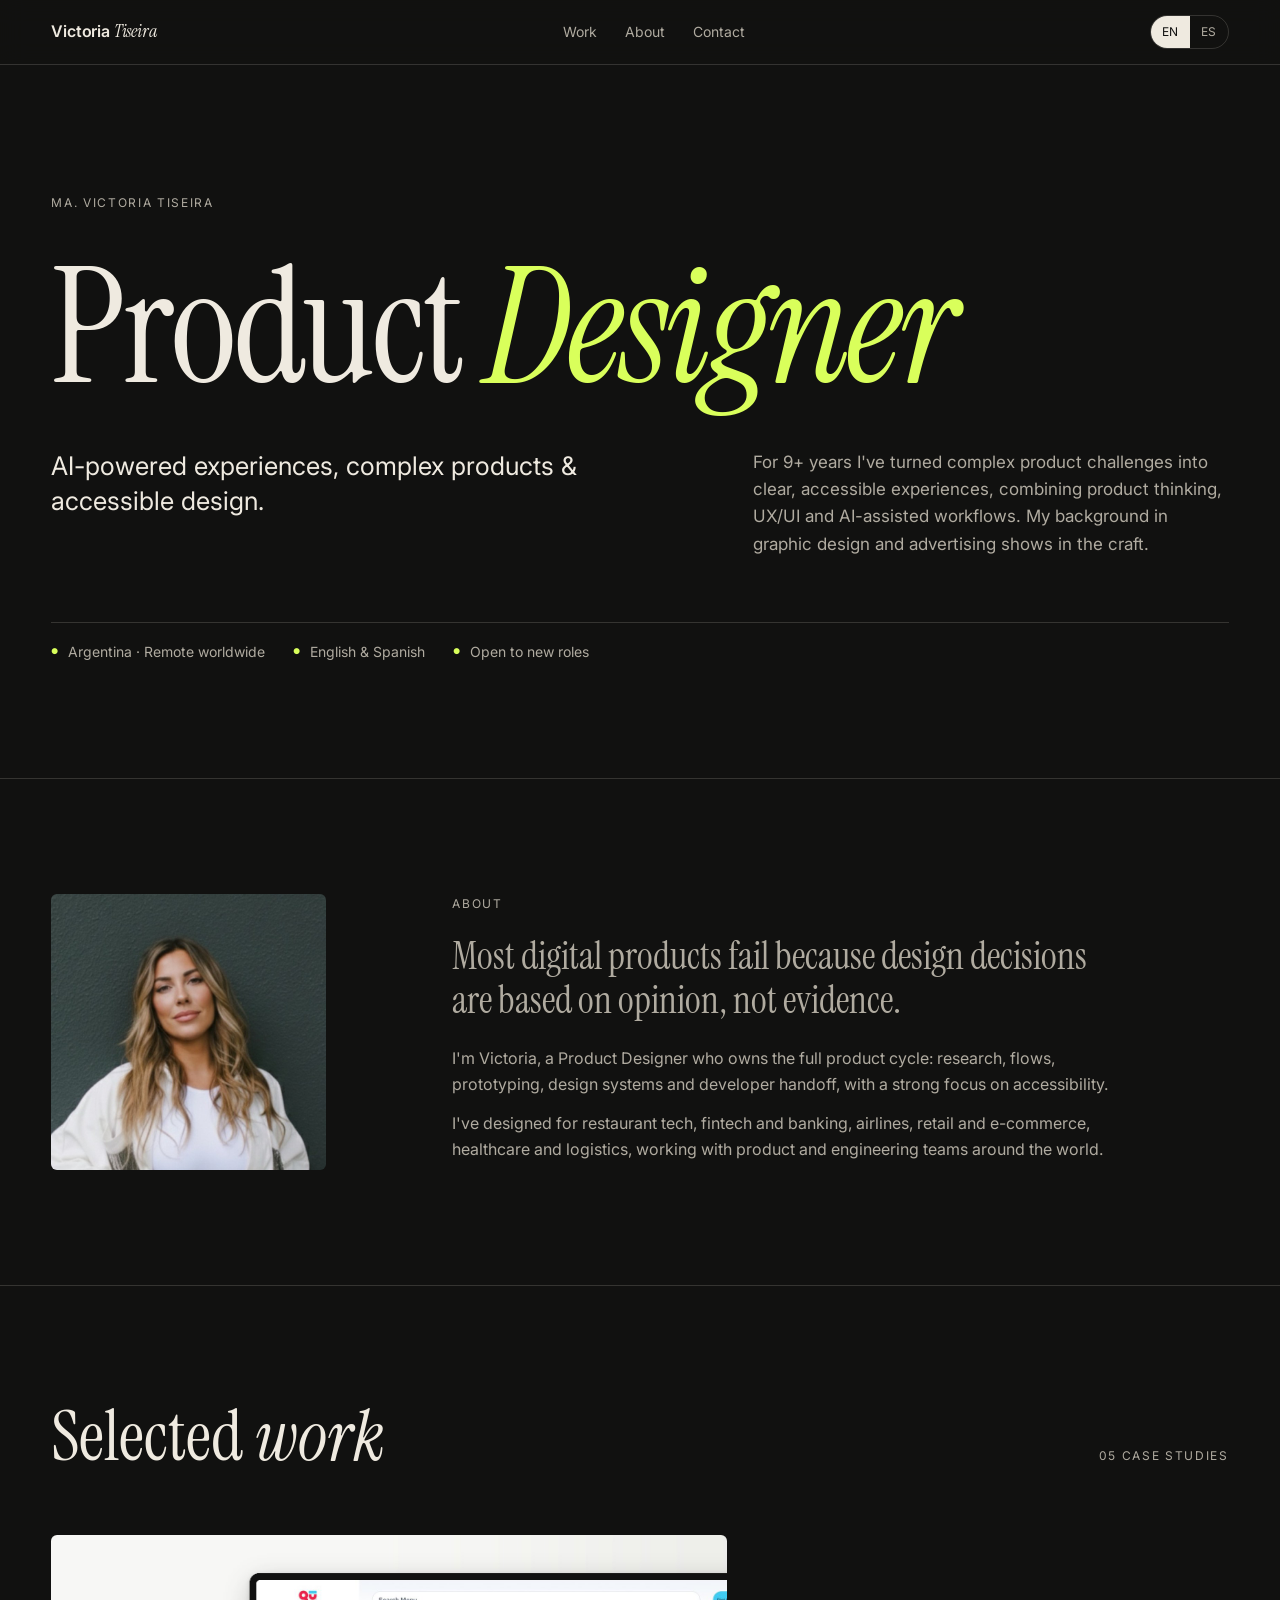
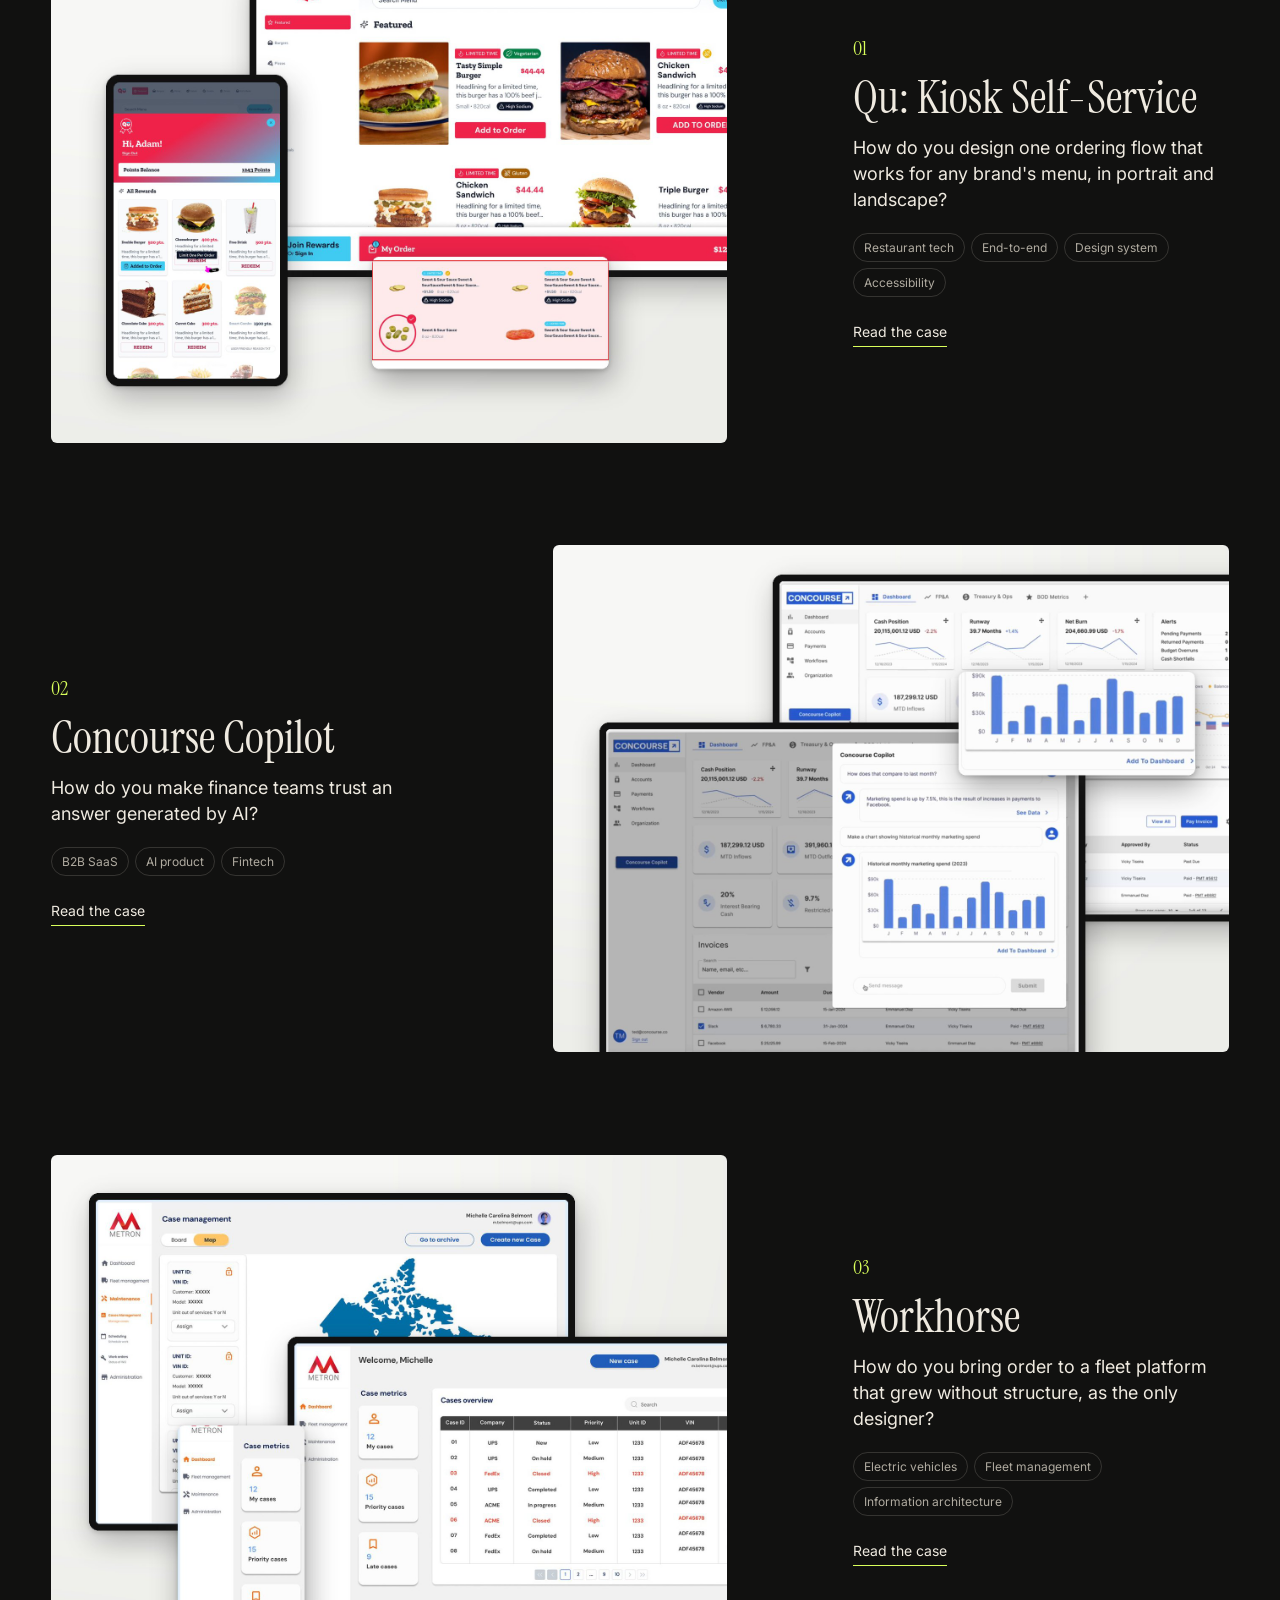
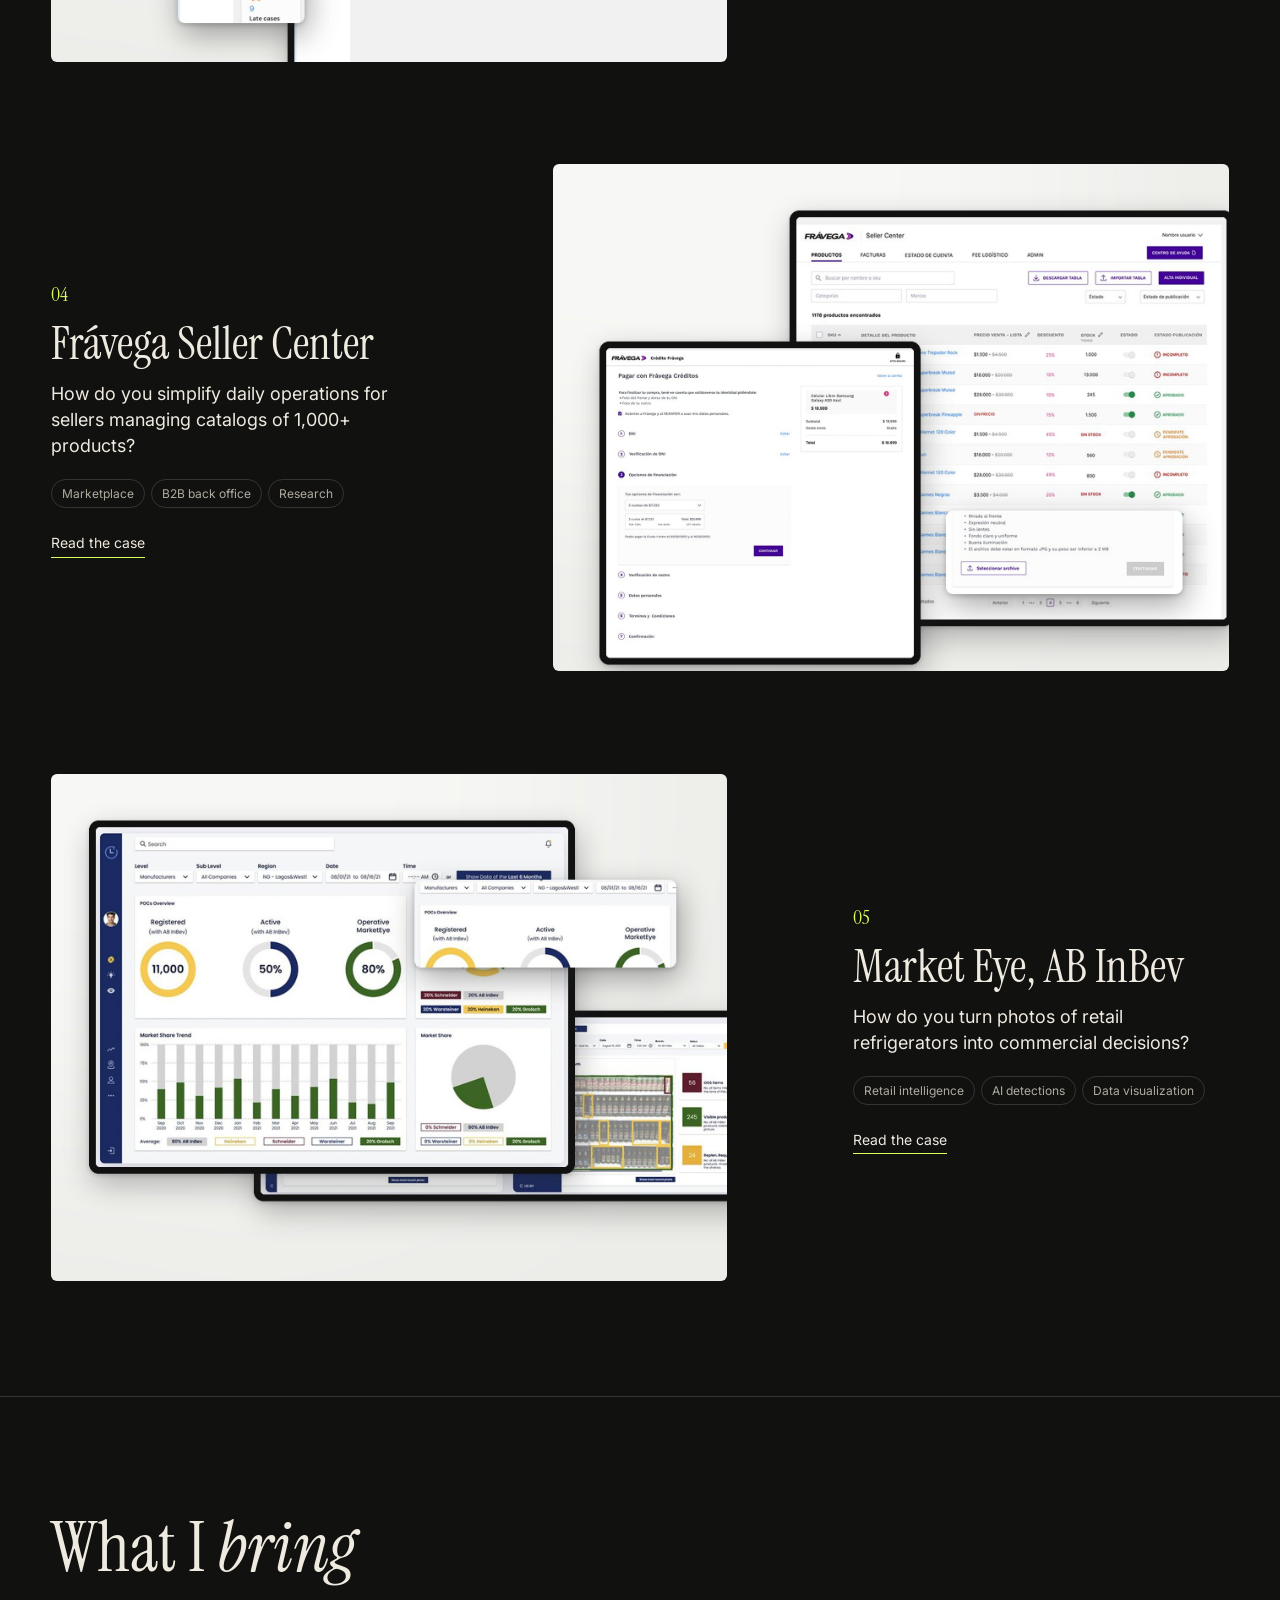
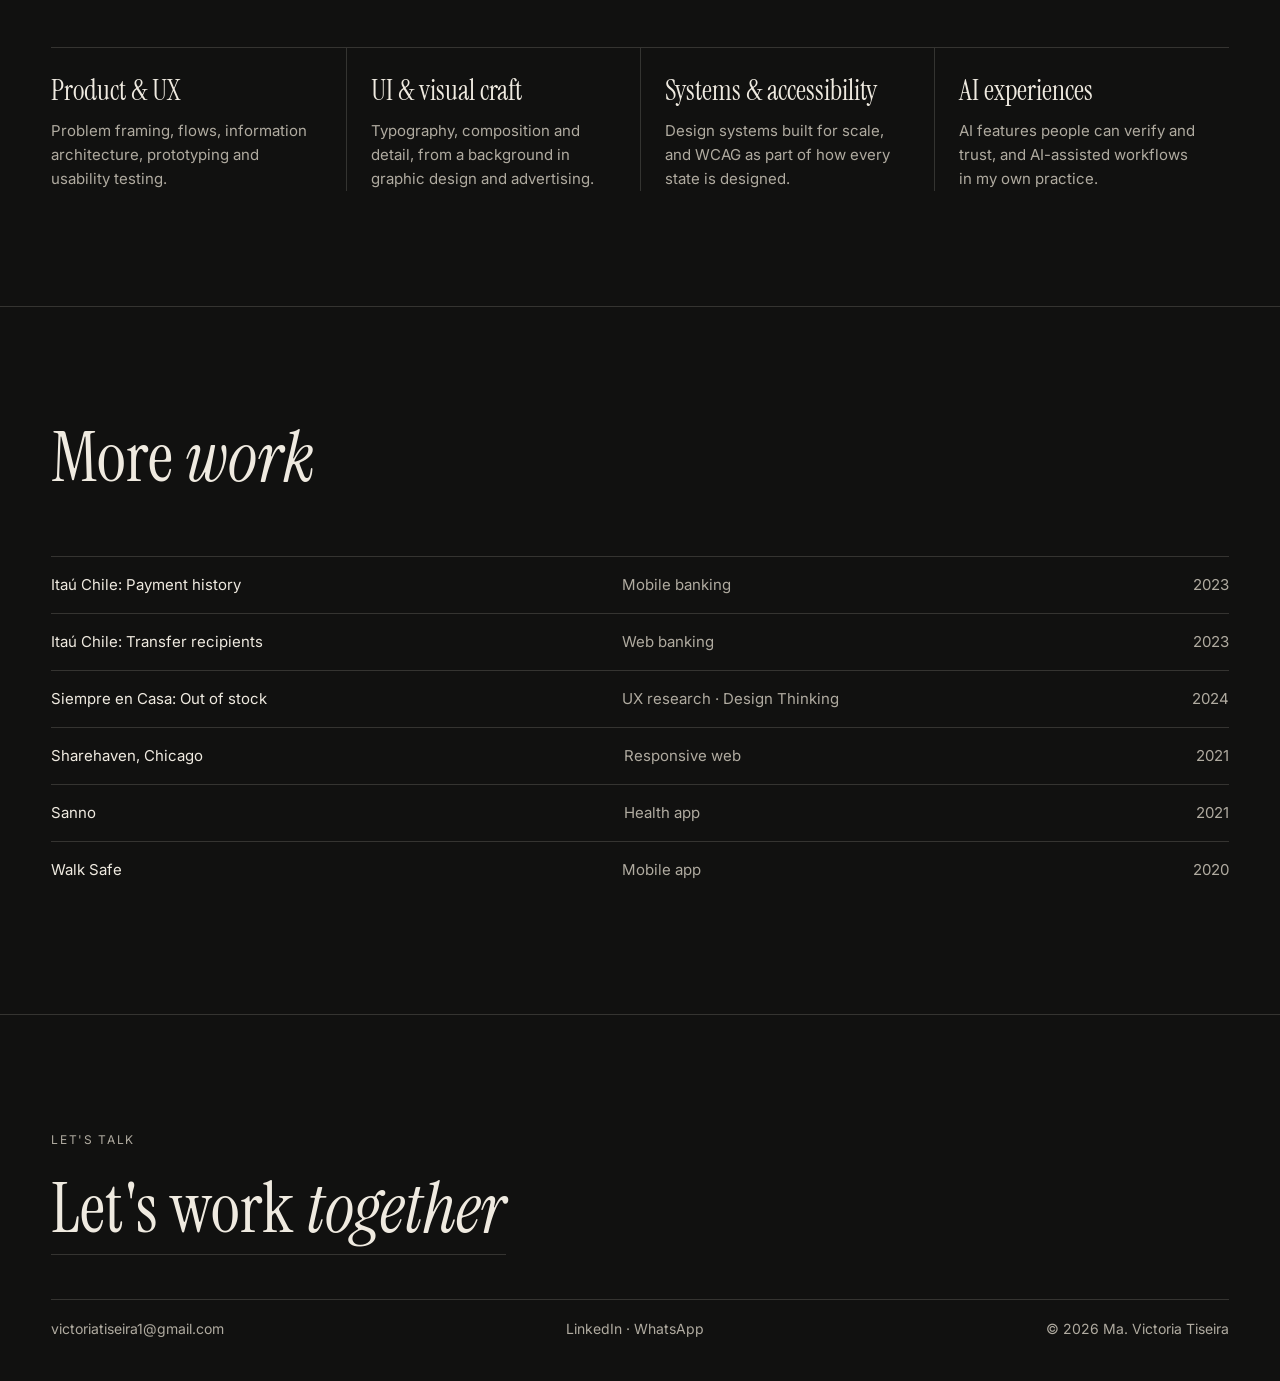
==== commit a905da78: "Add files via upload" ====
--- a/index.html
+++ b/index.html
@@ -1,9 +1,9 @@
 <!DOCTYPE html>
-<html lang="en">
+<html lang="en" data-lang="en">
 <head>
   <meta charset="UTF-8">
   <meta name="viewport" content="width=device-width, initial-scale=1.0">
-  <title>Ma. Victoria Tiseira | Product Designer</title>
+  <title data-en="Ma. Victoria Tiseira | Product Designer" data-es="Ma. Victoria Tiseira | Product Designer">Ma. Victoria Tiseira | Product Designer</title>
   <meta name="description" content="Product Designer focused on AI-powered experiences, complex products and accessible design. 9+ years, based in Argentina, working remotely.">
   <link rel="canonical" href="https://victoriatiseira.com/">
   <meta property="og:type" content="website">
@@ -18,81 +18,94 @@
   <link rel="preconnect" href="https://fonts.googleapis.com"><link rel="preconnect" href="https://fonts.gstatic.com" crossorigin>
   <link href="https://fonts.googleapis.com/css2?family=Instrument+Serif:ital@0;1&family=Inter:wght@400;500;600&display=swap" rel="stylesheet">
   <link rel="stylesheet" href="assets/v2.css">
+  <script>(function(){var l=null;try{l=new URLSearchParams(location.search).get("lang")||localStorage.getItem("lang")}catch(e){}if(l!=="es"&&l!=="en"){var n=(navigator.languages&&navigator.languages[0])||navigator.language||"en";l=/^es/i.test(n)?"es":"en"}document.documentElement.dataset.lang=l;document.documentElement.lang=l})();</script>
 </head>
 <body>
   <header class="nav">
     <div class="wrap">
       <a class="nav__brand" href="index.html">Victoria <em>Tiseira</em></a>
       <nav class="nav__links" aria-label="Main">
-        <a href="#work">Work</a><a href="#about">About</a><a href="#contact">Contact</a>
+        <a href="#work"><span class="en">Work</span><span class="es">Trabajos</span></a><a href="#about"><span class="en">About</span><span class="es">Sobre mí</span></a><a href="#contact"><span class="en">Contact</span><span class="es">Contacto</span></a>
       </nav>
+      <div class="lang" role="group" aria-label="Language"><button type="button" data-set-lang="en" aria-pressed="true">EN</button><button type="button" data-set-lang="es" aria-pressed="false">ES</button></div>
     </div>
   </header>
-
   <main>
     <section class="hero">
       <div class="wrap grid">
         <p class="hero__name label">Ma. Victoria Tiseira</p>
         <h1 class="hero__title">Product <i>Designer</i></h1>
-        <p class="hero__sub">AI-powered experiences, complex products &amp; accessible design.</p>
-        <p class="hero__intro">For 9+ years I've turned complex product challenges into clear, accessible experiences, combining product thinking, UX/UI and AI-assisted workflows. My background in graphic design and advertising shows in the craft.</p>
-        <div class="hero__meta"><span>Argentina · Remote worldwide</span><span>English &amp; Spanish</span><span>Open to new roles</span></div>
+        <p class="hero__sub"><span class="en">AI-powered experiences, complex products &amp; accessible design.</span><span class="es">Experiencias con IA, productos complejos y diseño accesible.</span></p>
+        <p class="hero__intro"><span class="en">For 9+ years I&#x27;ve turned complex product challenges into clear, accessible experiences, combining product thinking, UX/UI and AI-assisted workflows. My background in graphic design and advertising shows in the craft.</span><span class="es">Hace más de 9 años convierto desafíos de producto complejos en experiencias claras y accesibles, combinando pensamiento de producto, UX/UI y flujos de trabajo con IA. Mi formación en diseño gráfico y publicidad se nota en el detalle.</span></p>
+        <div class="hero__meta"><span><span class="en">Argentina · Remote worldwide</span><span class="es">Argentina · Remoto para todo el mundo</span></span><span><span class="en">English &amp; Spanish</span><span class="es">Inglés y español</span></span><span><span class="en">Open to new roles</span><span class="es">Abierta a nuevos roles</span></span></div>
+      </div>
+    </section>
+
+    <section class="sec" id="about">
+      <div class="wrap grid">
+        <div class="about__photo"><img src="img/vicky.jpg" alt="Victoria Tiseira" width="800" height="800"></div>
+        <div class="about__txt">
+          <p class="label" style="margin-bottom:20px"><span class="en">About</span><span class="es">Sobre mí</span></p>
+          <p class="about__lead"><span class="en">Most digital products fail because design decisions are based on opinion, not evidence.</span><span class="es">La mayoría de los productos digitales fallan porque las decisiones de diseño se basan en opiniones, no en evidencia.</span></p>
+          <p><span class="en">I&#x27;m Victoria, a Product Designer who owns the full product cycle: research, flows, prototyping, design systems and developer handoff, with a strong focus on accessibility.</span><span class="es">Soy Victoria, Product Designer, y me ocupo del ciclo completo de producto: investigación, flujos, prototipado, design systems y handoff a desarrollo, con foco en accesibilidad.</span></p>
+          <p><span class="en">I&#x27;ve designed for restaurant tech, fintech and banking, airlines, retail and e-commerce, healthcare and logistics, working with product and engineering teams around the world.</span><span class="es">Diseñé para restaurant tech, fintech y banca, aerolíneas, retail y e-commerce, salud y logística, trabajando con equipos de producto y desarrollo de todo el mundo.</span></p>
+        </div>
       </div>
     </section>
 
     <section class="sec" id="work">
       <div class="wrap grid">
-        <div class="sec__head"><h2 class="sec__title">Selected <i>work</i></h2><span class="label">05 case studies</span></div>
+        <div class="sec__head"><h2 class="sec__title"><span class="en">Selected <i>work</i></span><span class="es">Trabajos <i>destacados</i></span></h2><span class="label"><span class="en">05 case studies</span><span class="es">05 casos</span></span></div>
       </div>
       <div class="wrap work">
         <article class="wk grid">
-          <a class="wk__img" href="proyectos/qu.html"><img src="img/proyectos/qu/cover.jpg" alt="Qu self-service kiosk screens in portrait and landscape" width="1600" height="1200"></a>
+          <a class="wk__img" href="proyectos/qu.html"><img src="img/proyectos/qu/cover.jpg" alt="Qu self-service kiosk screens in portrait and landscape" width="1600" height="1200" loading="lazy"></a>
           <div class="wk__txt">
             <span class="wk__num">01</span>
-            <h3 class="wk__title">Qu: Kiosk Self-Service</h3>
-            <p class="wk__q">How do you design one ordering flow that works for any brand's menu, in portrait and landscape?</p>
-            <div class="wk__tags"><span>Restaurant tech</span><span>End-to-end</span><span>Design system</span><span>Accessibility</span></div>
-            <a class="wk__link" href="proyectos/qu.html">Read the case</a>
+            <h3 class="wk__title"><span class="en">Qu: Kiosk Self-Service</span><span class="es">Qu: Kiosco de autoservicio</span></h3>
+            <p class="wk__q"><span class="en">How do you design one ordering flow that works for any brand&#x27;s menu, in portrait and landscape?</span><span class="es">¿Cómo se diseña un flujo de pedido que funcione con el menú de cualquier marca, en vertical y en horizontal?</span></p>
+            <div class="wk__tags"><span><span class="en">Restaurant tech</span><span class="es">Restaurant tech</span></span><span><span class="en">End-to-end</span><span class="es">End-to-end</span></span><span><span class="en">Design system</span><span class="es">Design system</span></span><span><span class="en">Accessibility</span><span class="es">Accesibilidad</span></span></div>
+            <a class="wk__link" href="proyectos/qu.html"><span class="en">Read the case</span><span class="es">Ver el caso</span></a>
           </div>
         </article>
         <article class="wk grid">
-          <a class="wk__img" href="proyectos/concourse-copilot.html"><img src="img/proyectos/concourse-copilot/cover.jpg" alt="Concourse Copilot answering a financial question with a chart" width="1600" height="1200" ></a>
+          <a class="wk__img" href="proyectos/concourse-copilot.html"><img src="img/proyectos/concourse-copilot/cover.jpg" alt="Concourse Copilot answering a financial question with a chart" width="1600" height="1200" loading="lazy"></a>
           <div class="wk__txt">
             <span class="wk__num">02</span>
-            <h3 class="wk__title">Concourse Copilot</h3>
-            <p class="wk__q">How do you make finance teams trust an answer generated by AI?</p>
-            <div class="wk__tags"><span>B2B SaaS</span><span>AI product</span><span>Fintech</span></div>
-            <a class="wk__link" href="proyectos/concourse-copilot.html">Read the case</a>
+            <h3 class="wk__title"><span class="en">Concourse Copilot</span><span class="es">Concourse Copilot</span></h3>
+            <p class="wk__q"><span class="en">How do you make finance teams trust an answer generated by AI?</span><span class="es">¿Cómo se logra que un equipo de finanzas confíe en una respuesta generada por IA?</span></p>
+            <div class="wk__tags"><span><span class="en">B2B SaaS</span><span class="es">B2B SaaS</span></span><span><span class="en">AI product</span><span class="es">Producto con IA</span></span><span><span class="en">Fintech</span><span class="es">Fintech</span></span></div>
+            <a class="wk__link" href="proyectos/concourse-copilot.html"><span class="en">Read the case</span><span class="es">Ver el caso</span></a>
           </div>
         </article>
         <article class="wk grid">
-          <a class="wk__img" href="proyectos/workhorse.html"><img src="img/proyectos/workhorse/cover.jpg" alt="Workhorse fleet management dashboard" width="1600" height="1200" ></a>
+          <a class="wk__img" href="proyectos/workhorse.html"><img src="img/proyectos/workhorse/cover.jpg" alt="Workhorse fleet management dashboard" width="1600" height="1200" loading="lazy"></a>
           <div class="wk__txt">
             <span class="wk__num">03</span>
-            <h3 class="wk__title">Workhorse</h3>
-            <p class="wk__q">How do you bring order to a fleet platform that grew without structure, as the only designer?</p>
-            <div class="wk__tags"><span>Electric vehicles</span><span>Fleet management</span><span>Information architecture</span></div>
-            <a class="wk__link" href="proyectos/workhorse.html">Read the case</a>
+            <h3 class="wk__title"><span class="en">Workhorse</span><span class="es">Workhorse</span></h3>
+            <p class="wk__q"><span class="en">How do you bring order to a fleet platform that grew without structure, as the only designer?</span><span class="es">¿Cómo se ordena una plataforma de flotas que creció sin estructura, siendo la única diseñadora?</span></p>
+            <div class="wk__tags"><span><span class="en">Electric vehicles</span><span class="es">Vehículos eléctricos</span></span><span><span class="en">Fleet management</span><span class="es">Gestión de flotas</span></span><span><span class="en">Information architecture</span><span class="es">Arquitectura de información</span></span></div>
+            <a class="wk__link" href="proyectos/workhorse.html"><span class="en">Read the case</span><span class="es">Ver el caso</span></a>
           </div>
         </article>
         <article class="wk grid">
-          <a class="wk__img" href="proyectos/fravega.html"><img src="img/proyectos/fravega/cover.jpg" alt="Frávega Seller Center product catalog" width="1600" height="1200" ></a>
+          <a class="wk__img" href="proyectos/fravega.html"><img src="img/proyectos/fravega/cover.jpg" alt="Frávega Seller Center product catalog" width="1600" height="1200" loading="lazy"></a>
           <div class="wk__txt">
             <span class="wk__num">04</span>
-            <h3 class="wk__title">Frávega Seller Center</h3>
-            <p class="wk__q">How do you simplify daily operations for sellers managing catalogs of 1,000+ products?</p>
-            <div class="wk__tags"><span>Marketplace</span><span>B2B back office</span><span>Research</span></div>
-            <a class="wk__link" href="proyectos/fravega.html">Read the case</a>
+            <h3 class="wk__title"><span class="en">Frávega Seller Center</span><span class="es">Frávega Seller Center</span></h3>
+            <p class="wk__q"><span class="en">How do you simplify daily operations for sellers managing catalogs of 1,000+ products?</span><span class="es">¿Cómo se simplifica la operación diaria de vendedores con catálogos de más de 1.000 productos?</span></p>
+            <div class="wk__tags"><span><span class="en">Marketplace</span><span class="es">Marketplace</span></span><span><span class="en">B2B back office</span><span class="es">Backoffice B2B</span></span><span><span class="en">Research</span><span class="es">Investigación</span></span></div>
+            <a class="wk__link" href="proyectos/fravega.html"><span class="en">Read the case</span><span class="es">Ver el caso</span></a>
           </div>
         </article>
         <article class="wk grid">
-          <a class="wk__img" href="proyectos/market-eye.html"><img src="img/proyectos/market-eye/cover.jpg" alt="Market Eye dashboards with AI detections on a refrigerator image" width="1600" height="1200" ></a>
+          <a class="wk__img" href="proyectos/market-eye.html"><img src="img/proyectos/market-eye/cover.jpg" alt="Market Eye dashboards with AI detections on a refrigerator image" width="1600" height="1200" loading="lazy"></a>
           <div class="wk__txt">
             <span class="wk__num">05</span>
-            <h3 class="wk__title">Market Eye, AB InBev</h3>
-            <p class="wk__q">How do you turn photos of retail refrigerators into commercial decisions?</p>
-            <div class="wk__tags"><span>Retail intelligence</span><span>AI detections</span><span>Data visualization</span></div>
-            <a class="wk__link" href="proyectos/market-eye.html">Read the case</a>
+            <h3 class="wk__title"><span class="en">Market Eye, AB InBev</span><span class="es">Market Eye, AB InBev</span></h3>
+            <p class="wk__q"><span class="en">How do you turn photos of retail refrigerators into commercial decisions?</span><span class="es">¿Cómo se convierten fotos de heladeras en decisiones comerciales?</span></p>
+            <div class="wk__tags"><span><span class="en">Retail intelligence</span><span class="es">Inteligencia retail</span></span><span><span class="en">AI detections</span><span class="es">Detecciones con IA</span></span><span><span class="en">Data visualization</span><span class="es">Visualización de datos</span></span></div>
+            <a class="wk__link" href="proyectos/market-eye.html"><span class="en">Read the case</span><span class="es">Ver el caso</span></a>
           </div>
         </article>
       </div>
@@ -100,48 +113,35 @@
 
     <section class="sec">
       <div class="wrap grid">
-        <div class="sec__head"><h2 class="sec__title">What I <i>bring</i></h2></div>
+        <div class="sec__head"><h2 class="sec__title"><span class="en">What I <i>bring</i></span><span class="es">Lo que <i>aporto</i></span></h2></div>
         <div class="caps">
-          <div class="cap"><h3>Product &amp; UX</h3><p>Problem framing, flows, information architecture, prototyping and usability testing.</p></div>
-          <div class="cap"><h3>UI &amp; visual craft</h3><p>Typography, composition and detail, from a background in graphic design and advertising.</p></div>
-          <div class="cap"><h3>Systems &amp; accessibility</h3><p>Design systems built for scale, and WCAG as part of how every state is designed.</p></div>
-          <div class="cap"><h3>AI experiences</h3><p>AI features people can verify and trust, and AI-assisted workflows in my own practice.</p></div>
+          <div class="cap"><h3>Product &amp; UX</h3><p><span class="en">Problem framing, flows, information architecture, prototyping and usability testing.</span><span class="es">Definición del problema, flujos, arquitectura de información, prototipado y tests de usabilidad.</span></p></div>
+          <div class="cap"><h3><span class="en">UI &amp; visual craft</span><span class="es">UI y oficio visual</span></h3><p><span class="en">Typography, composition and detail, from a background in graphic design and advertising.</span><span class="es">Tipografía, composición y detalle, desde una formación en diseño gráfico y publicidad.</span></p></div>
+          <div class="cap"><h3><span class="en">Systems &amp; accessibility</span><span class="es">Sistemas y accesibilidad</span></h3><p><span class="en">Design systems built for scale, and WCAG as part of how every state is designed.</span><span class="es">Design systems pensados para escalar, y WCAG como parte de cómo se diseña cada estado.</span></p></div>
+          <div class="cap"><h3><span class="en">AI experiences</span><span class="es">Experiencias con IA</span></h3><p><span class="en">AI features people can verify and trust, and AI-assisted workflows in my own practice.</span><span class="es">Funcionalidades con IA que la gente puede verificar y en las que puede confiar, y flujos de trabajo con IA en mi propia práctica.</span></p></div>
         </div>
       </div>
     </section>
 
     <section class="sec">
       <div class="wrap grid">
-        <div class="sec__head"><h2 class="sec__title">More <i>work</i></h2></div>
+        <div class="sec__head"><h2 class="sec__title"><span class="en">More <i>work</i></span><span class="es">Más <i>trabajos</i></span></h2></div>
         <div class="more">
-          <a href="proyectos/itau-historial-pagos.html"><span>Itaú Chile: Payment history</span><span>Mobile banking</span><span>2023</span></a>
-          <a href="proyectos/itau-transferencias.html"><span>Itaú Chile: Transfer recipients</span><span>Web banking</span><span>2023</span></a>
-          <a href="proyectos/out-of-stock.html"><span>Siempre en Casa: Out of stock</span><span>UX research · Design Thinking</span><span>2024</span></a>
-          <a href="proyectos/sharehaven.html"><span>Sharehaven, Chicago</span><span>Responsive web</span><span>2021</span></a>
-          <a href="proyectos/sanno.html"><span>Sanno</span><span>Health app</span><span>2021</span></a>
-          <a href="proyectos/walk-safe.html"><span>Walk Safe</span><span>Mobile app</span><span>2020</span></a>
+          <a href="proyectos/itau-historial-pagos.html"><span><span class="en">Itaú Chile: Payment history</span><span class="es">Itaú Chile: Historial de pagos</span></span><span><span class="en">Mobile banking</span><span class="es">Banca móvil</span></span><span>2023</span></a>
+          <a href="proyectos/itau-transferencias.html"><span><span class="en">Itaú Chile: Transfer recipients</span><span class="es">Itaú Chile: Portabilidad de destinatarios</span></span><span><span class="en">Web banking</span><span class="es">Home banking</span></span><span>2023</span></a>
+          <a href="proyectos/out-of-stock.html"><span><span class="en">Siempre en Casa: Out of stock</span><span class="es">Siempre en Casa: Falta de stock</span></span><span><span class="en">UX research · Design Thinking</span><span class="es">Investigación UX · Design Thinking</span></span><span>2024</span></a>
+          <a href="proyectos/sharehaven.html"><span><span class="en">Sharehaven, Chicago</span><span class="es">Sharehaven, Chicago</span></span><span><span class="en">Responsive web</span><span class="es">Web responsive</span></span><span>2021</span></a>
+          <a href="proyectos/sanno.html"><span><span class="en">Sanno</span><span class="es">Sanno</span></span><span><span class="en">Health app</span><span class="es">App de salud</span></span><span>2021</span></a>
+          <a href="proyectos/walk-safe.html"><span><span class="en">Walk Safe</span><span class="es">Walk Safe</span></span><span><span class="en">Mobile app</span><span class="es">App mobile</span></span><span>2020</span></a>
         </div>
       </div>
     </section>
-
-    <section class="sec" id="about">
-      <div class="wrap grid">
-        <div class="about__photo"><img src="img/vicky.jpg" alt="Victoria Tiseira" width="800" height="800" ></div>
-        <div class="about__txt">
-          <p class="label" style="margin-bottom:20px">About</p>
-          <p class="about__lead">Most digital products fail because design decisions are based on opinion, not evidence.</p>
-          <p>I'm Victoria, a Product Designer who owns the full product cycle: research, flows, prototyping, design systems and developer handoff, with a strong focus on accessibility.</p>
-          <p>I've designed for restaurant tech, fintech and banking, airlines, retail and e-commerce, healthcare and logistics, working with product and engineering teams around the world.</p>
-        </div>
-      </div>
-    </section>
-
   </main>
 
   <footer class="contact" id="contact">
     <div class="wrap grid">
-      <p class="label" style="grid-column:1/-1;margin-bottom:24px">Let's talk</p>
-      <p class="contact__big"><a href="mailto:victoriatiseira1@gmail.com">Let's work <i>together</i></a></p>
+      <p class="label" style="grid-column:1/-1;margin-bottom:24px"><span class="en">Let&#x27;s talk</span><span class="es">Hablemos</span></p>
+      <p class="contact__big"><a href="mailto:victoriatiseira1@gmail.com"><span class="en">Let's work <i>together</i></span><span class="es">Trabajemos <i>juntos</i></span></a></p>
       <div class="contact__row">
         <span><a href="mailto:victoriatiseira1@gmail.com">victoriatiseira1@gmail.com</a></span>
         <span><a href="https://www.linkedin.com/in/maria-victoria-tiseira/">LinkedIn</a> · <a href="https://wa.me/5493412112722">WhatsApp</a></span>
@@ -149,5 +149,6 @@
       </div>
     </div>
   </footer>
+  <script src="assets/v2.js"></script>
 </body>
 </html>
--- a/assets/v2.css
+++ b/assets/v2.css
@@ -0,0 +1,190 @@
+/* Portfolio v2: editorial direction (sample) */
+:root {
+  --bg: #111110; --bg-2: #191917; --fg: #efeae0; --muted: #b0aba0; --line: rgba(239,234,224,.16);
+  --accent: #d9ff5b; --case: var(--accent);
+  --serif: "Instrument Serif", Georgia, serif; --sans: "Inter", system-ui, sans-serif;
+  --gutter: clamp(16px, 4vw, 56px); --max: 1360px; --sec: clamp(72px, 9vw, 128px);
+}
+*, *::before, *::after { box-sizing: border-box; }
+html { -webkit-text-size-adjust: 100%; scroll-behavior: smooth; }
+body { margin: 0; background: var(--bg); color: var(--fg); font: 400 16px/1.6 var(--sans); -webkit-font-smoothing: antialiased; }
+img { display: block; max-width: 100%; height: auto; }
+a { color: inherit; text-decoration: none; }
+a:focus-visible, button:focus-visible { outline: 2px solid var(--accent); outline-offset: 4px; border-radius: 2px; }
+p { margin: 0; }
+.wrap { max-width: var(--max); margin: 0 auto; padding: 0 var(--gutter); }
+.grid { display: grid; grid-template-columns: repeat(12, minmax(0, 1fr)); column-gap: clamp(16px, 2vw, 32px); }
+.label { font-size: 12px; letter-spacing: .14em; text-transform: uppercase; color: var(--muted); }
+.label b { color: var(--case); font-weight: 500; }
+.serif { font-family: var(--serif); font-weight: 400; }
+.rule { border: 0; border-top: 1px solid var(--line); margin: 0; }
+
+/* Nav */
+.nav { position: sticky; top: 0; z-index: 20; background: rgba(17,17,16,.94); backdrop-filter: blur(12px); border-bottom: 1px solid var(--line); }
+.nav .wrap { display: flex; align-items: center; justify-content: space-between; height: 64px; gap: 24px; }
+.nav__brand { font-weight: 600; letter-spacing: -.01em; }
+.nav__brand em { font-family: var(--serif); font-weight: 400; font-size: 1.15em; }
+.nav__links { display: flex; gap: 28px; font-size: 14px; color: var(--muted); }
+.nav__links a:hover { color: var(--fg); }
+.nav__lang { font-size: 12px; color: var(--muted); border: 1px solid var(--line); border-radius: 99px; padding: 5px 10px; }
+.nav__lang strong { color: var(--fg); font-weight: 500; }
+.lang { display: flex; border: 1px solid var(--line); border-radius: 99px; overflow: hidden; font-size: 12px; }
+.lang button { background: none; border: 0; color: var(--muted); padding: 6px 11px; cursor: pointer; font: inherit; letter-spacing: .04em; }
+.lang button:hover { color: var(--fg); }
+.lang button[aria-pressed="true"] { background: var(--fg); color: var(--bg); }
+.lang button:focus-visible { outline: 2px solid var(--accent); outline-offset: -2px; }
+html:not([data-lang="es"]) .es, html[data-lang="es"] .en { display: none !important; }
+@media (max-width: 760px) { .nav__links { display: none; } }
+
+/* Home hero */
+.hero { padding: clamp(72px, 10vw, 140px) 0 var(--sec); }
+.hero__name { grid-column: 1 / -1; margin-bottom: clamp(28px, 4vw, 48px); }
+.hero__title { grid-column: 1 / -1; margin: 0; font-family: var(--serif); font-weight: 400; font-size: clamp(64px, 12.5vw, 196px); line-height: .86; letter-spacing: -.02em; }
+.hero__title i { color: var(--accent); }
+.hero__sub { grid-column: 1 / 7; margin-top: clamp(32px, 4vw, 56px); font-size: clamp(20px, 2vw, 26px); line-height: 1.35; }
+.hero__intro { grid-column: 8 / -1; margin-top: clamp(32px, 4vw, 56px); color: var(--muted); font-size: 17px; }
+.hero__meta { grid-column: 1 / -1; display: flex; flex-wrap: wrap; gap: 8px 28px; margin-top: clamp(40px, 5vw, 64px); padding-top: 18px; border-top: 1px solid var(--line); font-size: 14px; color: var(--muted); }
+.hero__meta > span::before { content: "●"; color: var(--accent); font-size: 8px; vertical-align: 3px; margin-right: 10px; }
+@media (max-width: 860px) { .hero__sub, .hero__intro { grid-column: 1 / -1; } .hero__intro { margin-top: 20px; } }
+
+/* Section head */
+.sec { padding: var(--sec) 0; border-top: 1px solid var(--line); }
+.sec__head { grid-column: 1 / -1; display: flex; justify-content: space-between; align-items: baseline; gap: 24px; margin-bottom: clamp(40px, 5vw, 72px); }
+.sec__title { margin: 0; font-family: var(--serif); font-weight: 400; font-size: clamp(40px, 5.5vw, 80px); line-height: 1; }
+
+/* Work list (asymmetric, alternating) */
+.work { display: grid; gap: clamp(64px, 8vw, 120px); }
+.wk { align-items: center; }
+.wk__img { grid-column: 1 / 8; overflow: hidden; border-radius: 6px; background: var(--bg-2); }
+.wk__img img { width: 100%; transition: transform .6s cubic-bezier(.2,.7,.2,1); }
+.wk:hover .wk__img img { transform: scale(1.025); }
+.wk__txt { grid-column: 9 / -1; }
+.wk:nth-child(even) .wk__img { grid-column: 6 / -1; grid-row: 1; }
+.wk:nth-child(even) .wk__txt { grid-column: 1 / 5; grid-row: 1; }
+.wk__num { font-family: var(--serif); font-size: 20px; color: var(--accent); }
+.wk__title { margin: 10px 0 14px; font-family: var(--serif); font-weight: 400; font-size: clamp(32px, 3.6vw, 52px); line-height: 1.02; }
+.wk__q { font-size: 18px; line-height: 1.45; }
+.wk__tags { display: flex; flex-wrap: wrap; gap: 6px; margin-top: 20px; }
+.wk__tags > span { font-size: 12px; color: var(--muted); border: 1px solid var(--line); border-radius: 99px; padding: 4px 10px; }
+.wk__link { display: inline-block; margin-top: 24px; font-size: 14px; border-bottom: 1px solid var(--accent); padding-bottom: 2px; }
+@media (max-width: 860px) { .wk__img, .wk__txt, .wk:nth-child(even) .wk__img, .wk:nth-child(even) .wk__txt { grid-column: 1 / -1; grid-row: auto; } .wk__txt { margin-top: 24px; } }
+
+/* Capabilities */
+.caps { grid-column: 1 / -1; display: grid; grid-template-columns: repeat(4, 1fr); border-top: 1px solid var(--line); }
+.cap { padding: 28px 24px 0 0; }
+.cap + .cap { padding-left: 24px; border-left: 1px solid var(--line); }
+.cap h3 { margin: 0 0 12px; font-family: var(--serif); font-weight: 400; font-size: 28px; line-height: 1.1; }
+.cap p { color: var(--muted); font-size: 15px; }
+@media (max-width: 860px) { .caps { grid-template-columns: 1fr 1fr; row-gap: 32px; } .cap:nth-child(3) { padding-left: 0; border-left: 0; } }
+@media (max-width: 520px) { .caps { grid-template-columns: 1fr; } .cap + .cap { padding-left: 0; border-left: 0; } }
+
+/* More work */
+.more { grid-column: 1 / -1; }
+.more a { display: grid; grid-template-columns: 1fr 1fr auto; gap: 16px; padding: 16px 0; border-top: 1px solid var(--line); font-size: 15px; color: var(--muted); transition: color .2s; }
+.more a:hover { color: var(--fg); }
+.more a > span:first-child { color: var(--fg); }
+@media (max-width: 600px) { .more a { grid-template-columns: 1fr auto; } .more a > span:nth-child(2) { display: none; } }
+
+/* About */
+.about__photo { grid-column: 1 / 4; border-radius: 6px; overflow: hidden; }
+.about__txt { grid-column: 5 / 12; }
+.about__lead { font-family: var(--serif); font-size: clamp(28px, 3vw, 42px); line-height: 1.15; margin-bottom: 24px; }
+.about__txt p + p { margin-top: 14px; color: var(--muted); }
+@media (max-width: 860px) { .about__photo { grid-column: 1 / 6; } .about__txt { grid-column: 1 / -1; margin-top: 28px; } }
+
+/* Contact / footer */
+.contact { padding: var(--sec) 0 40px; border-top: 1px solid var(--line); }
+.contact__big { grid-column: 1 / -1; font-family: var(--serif); font-size: clamp(36px, 5.5vw, 84px); line-height: 1; }
+.contact__big a { border-bottom: 1px solid var(--line); transition: border-color .2s, color .2s; }
+.contact__big a:hover { color: var(--accent); border-color: var(--accent); }
+.contact__row { grid-column: 1 / -1; display: flex; flex-wrap: wrap; justify-content: space-between; gap: 16px; margin-top: 56px; padding-top: 18px; border-top: 1px solid var(--line); font-size: 14px; color: var(--muted); }
+.contact__row a:hover { color: var(--fg); }
+
+/* ===== Case study ===== */
+.case-hero { padding: clamp(56px, 8vw, 112px) 0 clamp(40px, 5vw, 64px); }
+.case-hero__title { grid-column: 1 / -1; margin: 22px 0 0; font-family: var(--serif); font-weight: 400; font-size: clamp(56px, 10vw, 160px); line-height: .88; letter-spacing: -.02em; }
+.case-hero__sub { grid-column: 1 / 9; margin-top: 28px; font-size: clamp(20px, 2.2vw, 30px); line-height: 1.3; }
+@media (max-width: 860px) { .case-hero__sub { grid-column: 1 / -1; } }
+.facts { grid-column: 1 / -1; display: grid; grid-template-columns: repeat(5, 1fr); margin-top: clamp(40px, 5vw, 64px); border-top: 1px solid var(--line); }
+.facts div { padding: 16px 20px 0 0; }
+.facts div + div { padding-left: 20px; border-left: 1px solid var(--line); }
+.facts dt { font-size: 12px; letter-spacing: .12em; text-transform: uppercase; color: var(--muted); margin-bottom: 8px; }
+.facts dd { margin: 0; font-size: 15px; line-height: 1.45; }
+@media (max-width: 960px) { .facts { grid-template-columns: 1fr 1fr; row-gap: 20px; } .facts div + div { border-left: 0; padding-left: 0; } .facts div:nth-child(even) { padding-left: 20px; border-left: 1px solid var(--line); } }
+@media (max-width: 520px) { .facts { grid-template-columns: 1fr; } .facts div:nth-child(even) { padding-left: 0; border-left: 0; } }
+.case-cover { margin-top: clamp(40px, 5vw, 64px); border-radius: 6px; overflow: hidden; }
+
+.blk { padding: var(--sec) 0 0; }
+.blk__side { grid-column: 1 / 4; }
+.blk__side .label { position: sticky; top: 96px; }
+.blk__main { grid-column: 5 / 12; }
+.blk__lead { font-family: var(--serif); font-size: clamp(28px, 3vw, 44px); line-height: 1.12; margin-bottom: 28px; }
+.blk__main p + p { margin-top: 16px; }
+.blk__main > p { color: var(--muted); font-size: 17px; }
+.blk__main > p.blk__lead { color: var(--fg); }
+@media (max-width: 860px) { .blk__side, .blk__main { grid-column: 1 / -1; } .blk__side { margin-bottom: 20px; } }
+
+.cons { grid-column: 5 / -1; display: grid; grid-template-columns: repeat(2, 1fr); gap: 0 32px; margin-top: 40px; }
+.cons div { padding: 16px 0; border-top: 1px solid var(--line); }
+.cons strong { display: block; font-weight: 500; margin-bottom: 4px; }
+.cons div > span { color: var(--muted); font-size: 15px; }
+@media (max-width: 860px) { .cons { grid-column: 1 / -1; grid-template-columns: 1fr; } }
+
+/* Decisions */
+.dec { padding: clamp(64px, 7vw, 104px) 0 0; align-items: start; }
+.dec__txt { grid-column: 1 / 6; }
+.dec__media { grid-column: 7 / -1; display: grid; gap: 16px; }
+.dec:nth-of-type(even) .dec__txt { grid-column: 8 / -1; grid-row: 1; }
+.dec:nth-of-type(even) .dec__media { grid-column: 1 / 7; grid-row: 1; }
+.dec__num { font-family: var(--serif); font-size: clamp(72px, 8vw, 120px); line-height: .8; color: var(--case); }
+.dec__title { margin: 20px 0 16px; font-family: var(--serif); font-weight: 400; font-size: clamp(30px, 3vw, 44px); line-height: 1.05; }
+.dec__body { color: var(--muted); font-size: 17px; }
+.dec__trade { margin-top: 24px; padding: 16px 0 0 18px; border-top: 1px solid var(--line); border-left: 2px solid var(--case); font-size: 15px; }
+.dec__trade b { display: block; font-size: 11px; letter-spacing: .14em; text-transform: uppercase; font-weight: 500; color: var(--case); margin-bottom: 6px; }
+.dec__media figure { margin: 0; }
+.dec__media img { border-radius: 4px; width: 100%; }
+.dec__media figcaption { margin-top: 8px; font-size: 13px; color: var(--muted); }
+.pair { display: grid; grid-template-columns: .5625fr 1.777fr; gap: 16px; align-items: end; }
+.pair--tall { grid-template-columns: 1fr 1fr; }
+.solo-tall { max-width: 340px; }
+@media (max-width: 860px) { .dec__txt, .dec__media, .dec:nth-of-type(even) .dec__txt, .dec:nth-of-type(even) .dec__media { grid-column: 1 / -1; grid-row: auto; } .dec__media { margin-top: 32px; } }
+
+/* Journey */
+.journey { grid-column: 1 / -1; display: grid; grid-template-columns: repeat(6, 1fr); gap: 14px; margin-top: 48px; }
+.journey figure { margin: 0; }
+.journey img { border-radius: 4px; }
+.journey figcaption { margin-top: 10px; font-size: 13px; color: var(--muted); }
+.journey figcaption b { display: block; color: var(--fg); font-weight: 500; font-size: 14px; }
+@media (max-width: 860px) { .journey { grid-template-columns: repeat(3, 1fr); row-gap: 28px; } }
+@media (max-width: 480px) { .journey { grid-template-columns: repeat(2, 1fr); } }
+
+/* Impact */
+.impact { padding: var(--sec) 0; margin-top: var(--sec); background: var(--bg-2); }
+.kpis { grid-column: 1 / -1; display: grid; grid-template-columns: repeat(3, 1fr); margin-top: 48px; border-top: 1px solid var(--line); }
+.kpi { padding: 24px 24px 0 0; }
+.kpi + .kpi { padding-left: 24px; border-left: 1px solid var(--line); }
+.kpi__tag { font-size: 11px; letter-spacing: .14em; text-transform: uppercase; color: var(--muted); }
+.kpi__num { margin: 10px 0 8px; font-family: var(--serif); font-size: clamp(64px, 8vw, 120px); line-height: .9; color: var(--case); }
+.kpi__what { font-weight: 500; }
+.kpi__why { margin-top: 8px; color: var(--muted); font-size: 15px; }
+.impact__note { grid-column: 1 / -1; margin-top: 32px; font-size: 14px; color: var(--muted); font-style: italic; }
+.impact__live { grid-column: 1 / 9; font-family: var(--serif); font-size: clamp(26px, 2.8vw, 40px); line-height: 1.15; }
+@media (max-width: 760px) { .kpis { grid-template-columns: 1fr; } .kpi + .kpi { padding-left: 0; border-left: 0; border-top: 1px solid var(--line); margin-top: 24px; } .impact__live { grid-column: 1 / -1; } }
+
+.learn { padding: var(--sec) 0; }
+.learn q { grid-column: 2 / 12; font-family: var(--serif); font-size: clamp(36px, 5vw, 76px); line-height: 1.02; quotes: "\201C" "\201D"; }
+@media (max-width: 860px) { .learn q { grid-column: 1 / -1; } }
+
+.next { border-top: 1px solid var(--line); padding: 48px 0; }
+.next a { display: flex; justify-content: space-between; align-items: baseline; gap: 16px; }
+.next .serif { font-size: clamp(36px, 6vw, 88px); line-height: 1; transition: color .2s; }
+.next a:hover .serif { color: var(--accent); }
+
+@media (prefers-reduced-motion: reduce) { * { transition: none !important; scroll-behavior: auto !important; } }
+.contact__big { overflow-wrap: anywhere; }
+@media (max-width: 600px) { .contact__big { font-size: clamp(28px, 8vw, 38px); } }
+
+.dec--solo .dec__txt, .dec--solo:nth-of-type(even) .dec__txt { grid-column: 1 / 8; grid-row: auto; }
+.kpis--2 { grid-template-columns: repeat(2, 1fr); }
+@media (max-width: 760px) { .dec--solo .dec__txt { grid-column: 1 / -1; } .kpis--2 { grid-template-columns: 1fr; } }
+.case-cover video { border-radius: 6px; }
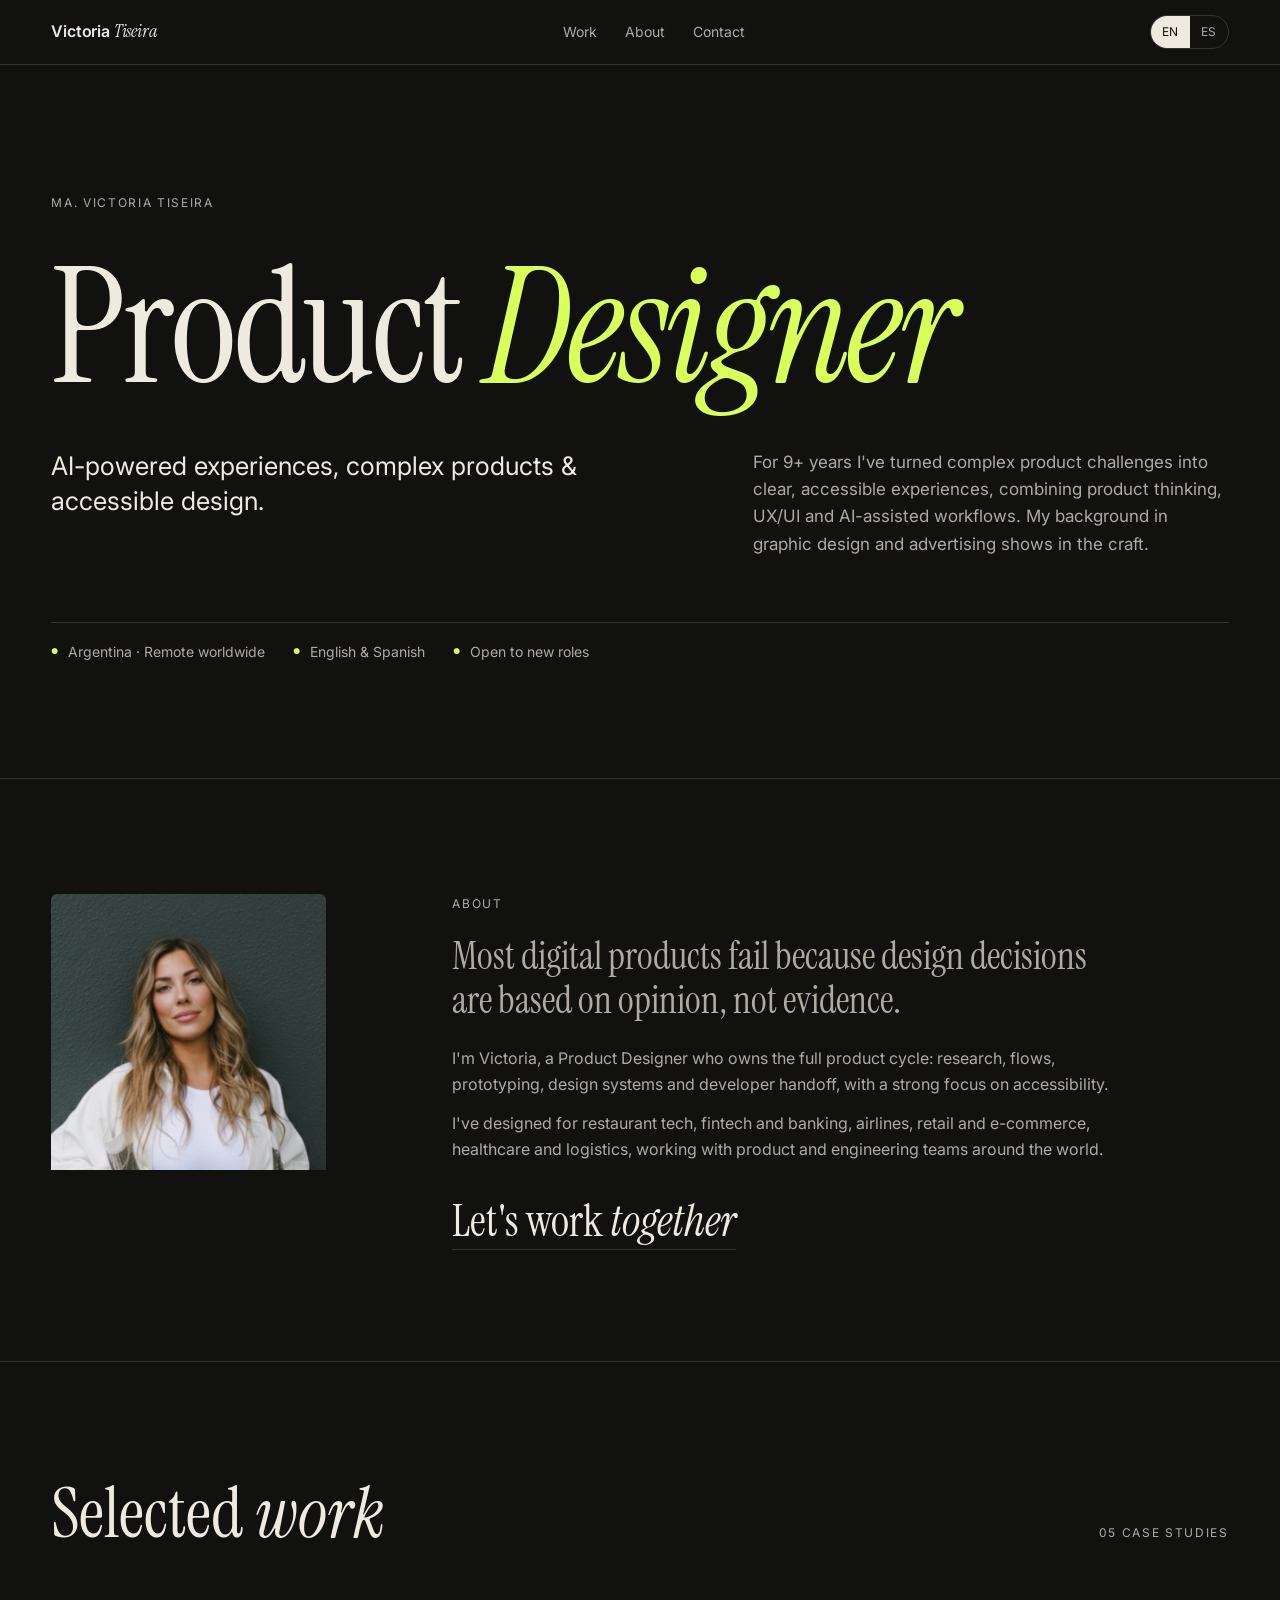
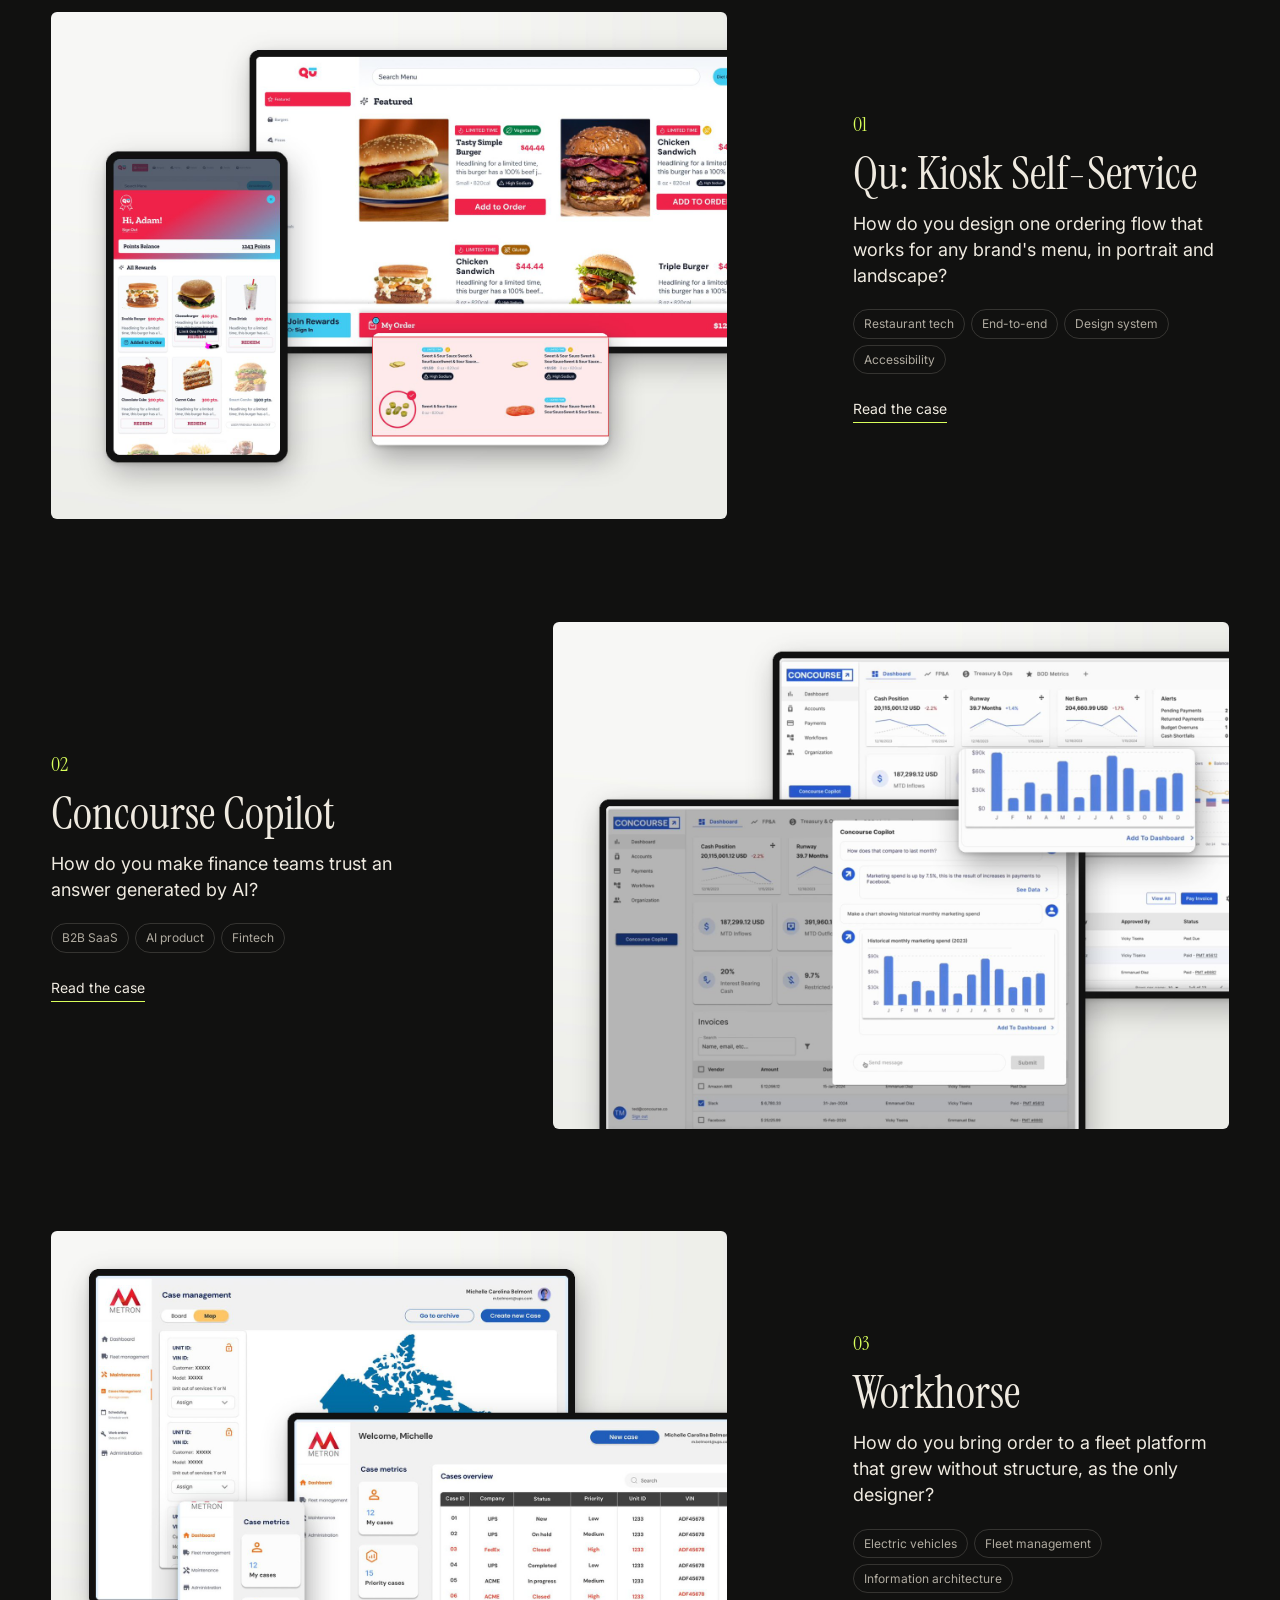
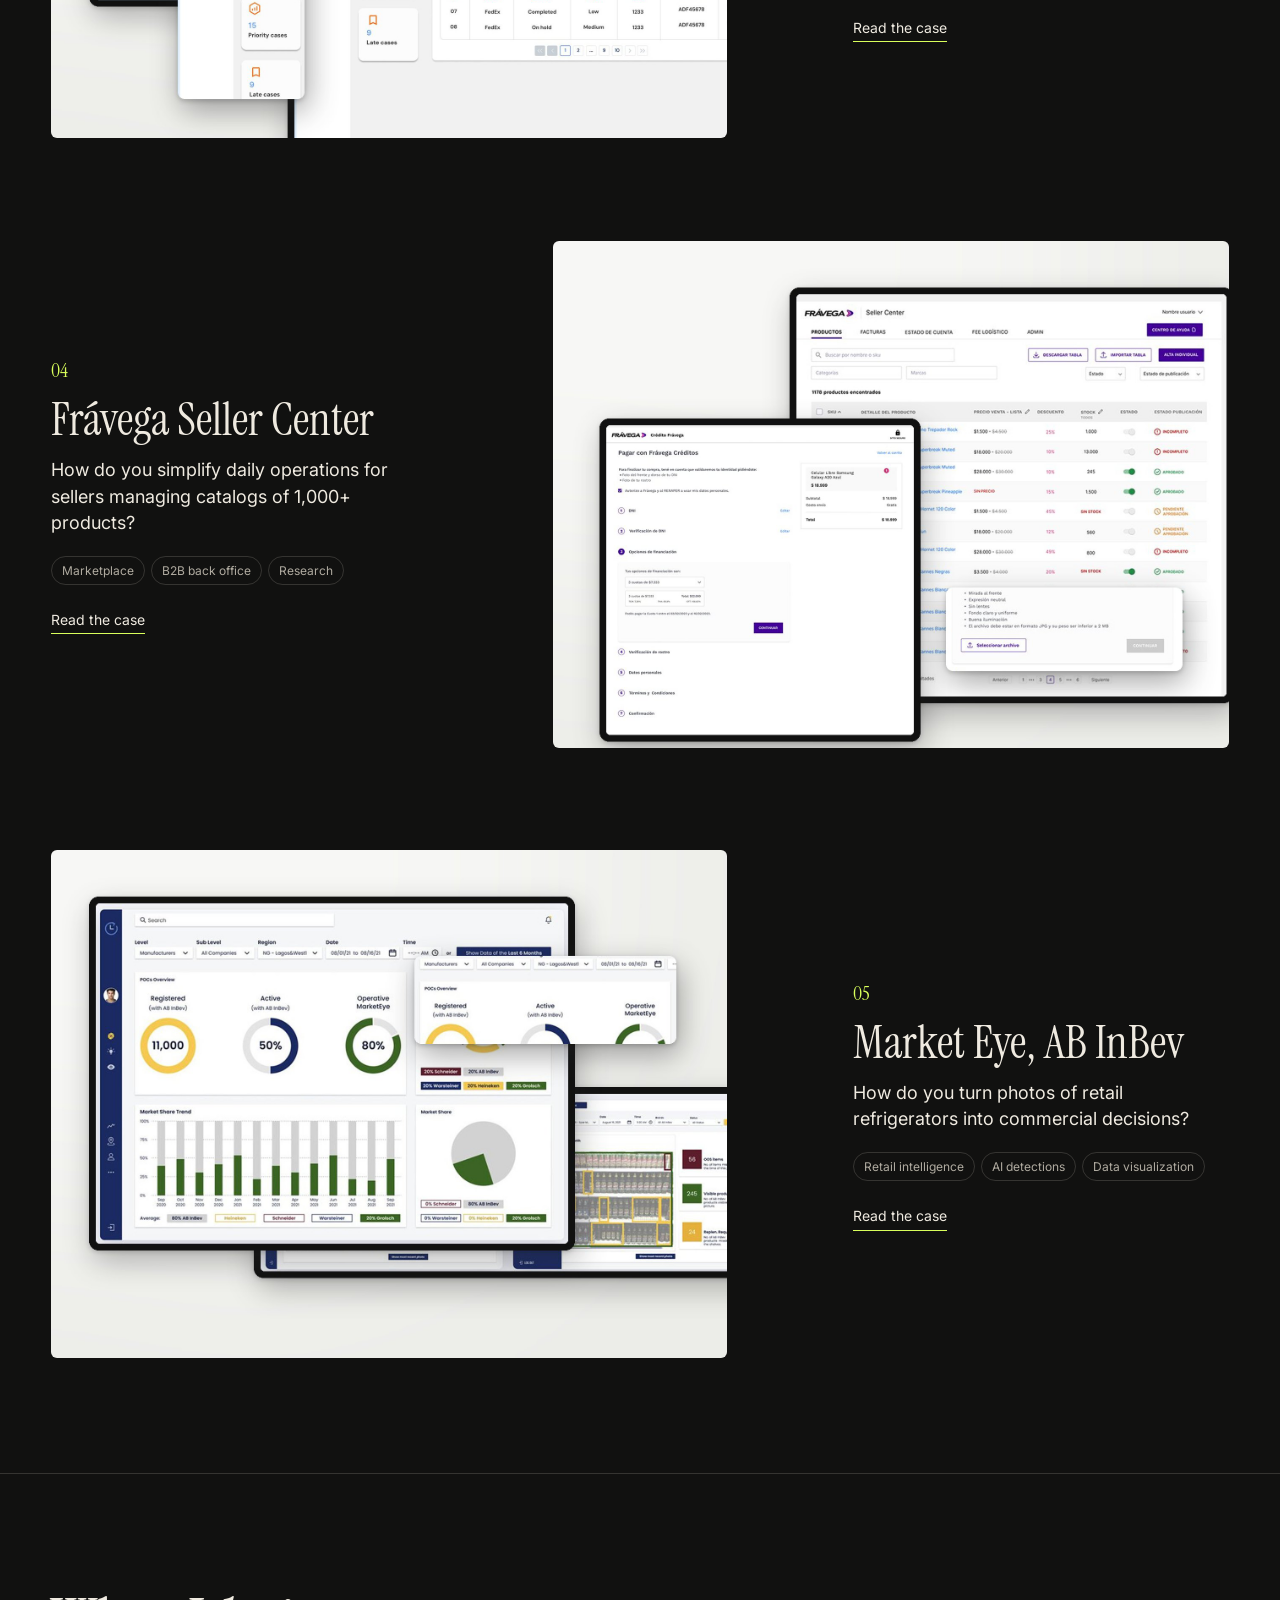
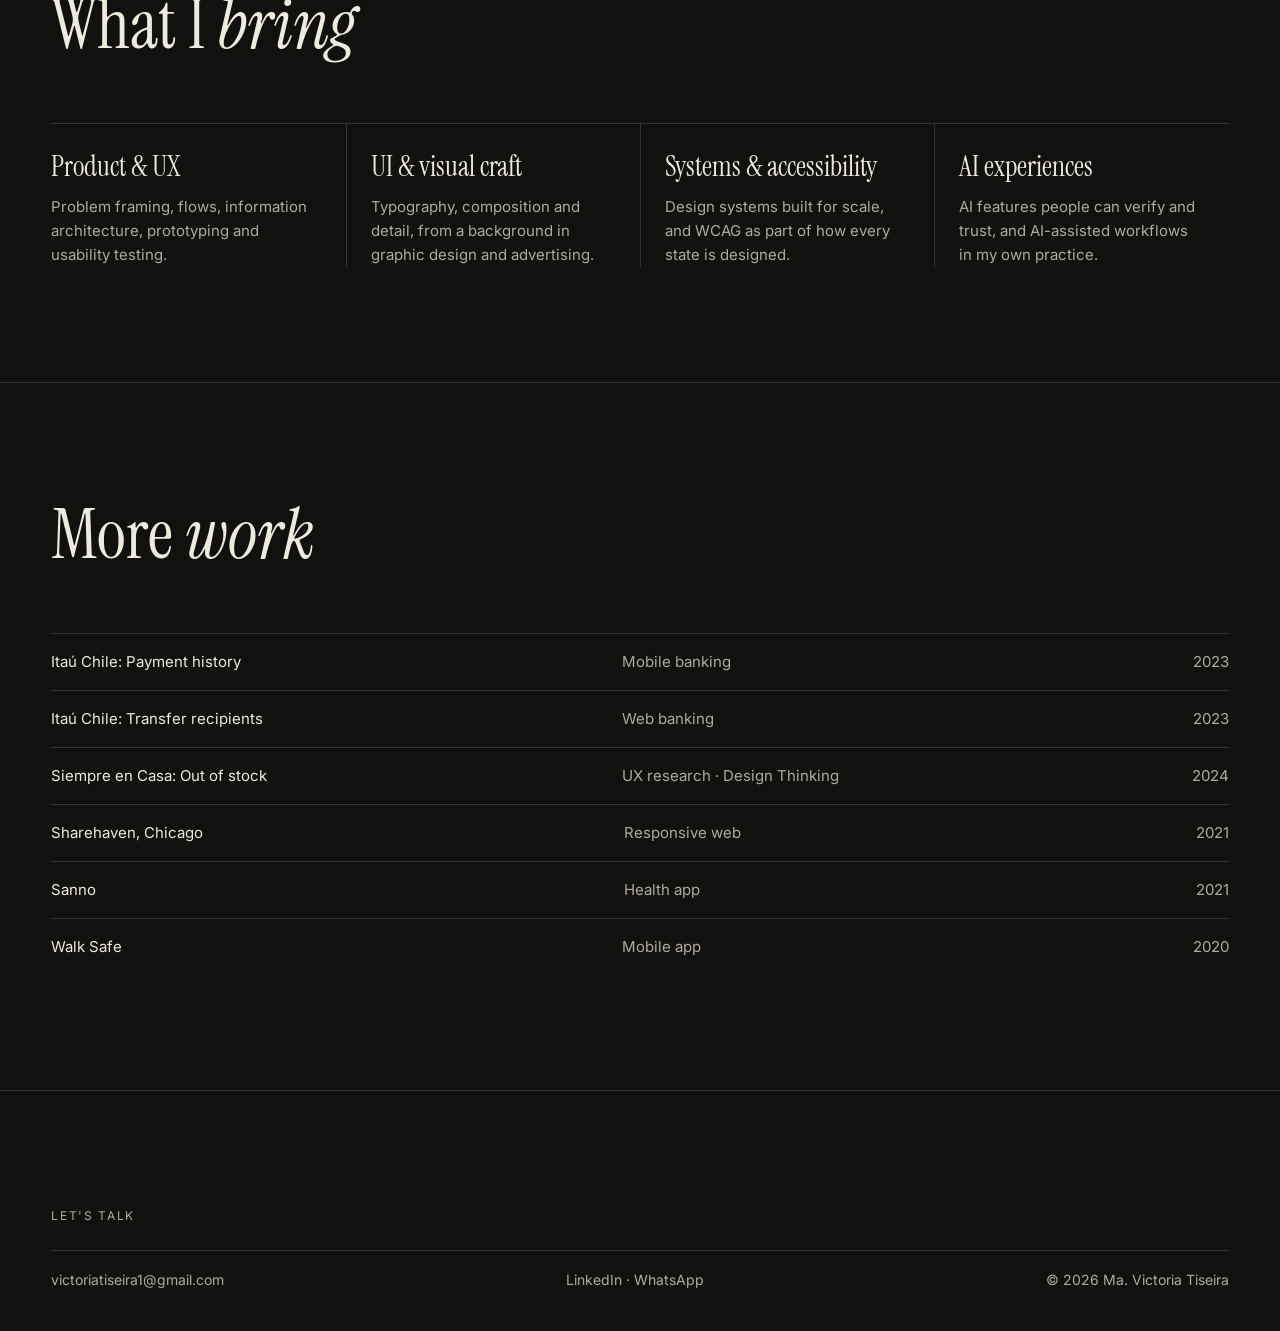
==== commit 99a3a516: "Add files via upload" ====
--- a/index.html
+++ b/index.html
@@ -49,6 +49,7 @@
           <p class="about__lead"><span class="en">Most digital products fail because design decisions are based on opinion, not evidence.</span><span class="es">La mayoría de los productos digitales fallan porque las decisiones de diseño se basan en opiniones, no en evidencia.</span></p>
           <p><span class="en">I&#x27;m Victoria, a Product Designer who owns the full product cycle: research, flows, prototyping, design systems and developer handoff, with a strong focus on accessibility.</span><span class="es">Soy Victoria, Product Designer, y me ocupo del ciclo completo de producto: investigación, flujos, prototipado, design systems y handoff a desarrollo, con foco en accesibilidad.</span></p>
           <p><span class="en">I&#x27;ve designed for restaurant tech, fintech and banking, airlines, retail and e-commerce, healthcare and logistics, working with product and engineering teams around the world.</span><span class="es">Diseñé para restaurant tech, fintech y banca, aerolíneas, retail y e-commerce, salud y logística, trabajando con equipos de producto y desarrollo de todo el mundo.</span></p>
+          <div class="about__cta"><a href="mailto:victoriatiseira1@gmail.com"><span class="en">Let's work <i>together</i></span><span class="es">Trabajemos <i>juntos</i></span></a></div>
         </div>
       </div>
     </section>
@@ -141,8 +142,7 @@
   <footer class="contact" id="contact">
     <div class="wrap grid">
       <p class="label" style="grid-column:1/-1;margin-bottom:24px"><span class="en">Let&#x27;s talk</span><span class="es">Hablemos</span></p>
-      <p class="contact__big"><a href="mailto:victoriatiseira1@gmail.com"><span class="en">Let's work <i>together</i></span><span class="es">Trabajemos <i>juntos</i></span></a></p>
-      <div class="contact__row">
+      <div class="contact__row" style="margin-top:0">
         <span><a href="mailto:victoriatiseira1@gmail.com">victoriatiseira1@gmail.com</a></span>
         <span><a href="https://www.linkedin.com/in/maria-victoria-tiseira/">LinkedIn</a> · <a href="https://wa.me/5493412112722">WhatsApp</a></span>
         <span>© 2026 Ma. Victoria Tiseira</span>
--- a/assets/v2.css
+++ b/assets/v2.css
@@ -90,6 +90,9 @@
 .about__txt { grid-column: 5 / 12; }
 .about__lead { font-family: var(--serif); font-size: clamp(28px, 3vw, 42px); line-height: 1.15; margin-bottom: 24px; }
 .about__txt p + p { margin-top: 14px; color: var(--muted); }
+.about__cta { margin-top: 36px; font-family: var(--serif); font-size: clamp(30px, 3.4vw, 48px); line-height: 1.1; }
+.about__cta a { border-bottom: 1px solid var(--line); transition: border-color .2s, color .2s; }
+.about__cta a:hover { color: var(--accent); border-color: var(--accent); }
 @media (max-width: 860px) { .about__photo { grid-column: 1 / 6; } .about__txt { grid-column: 1 / -1; margin-top: 28px; } }
 
 /* Contact / footer */
